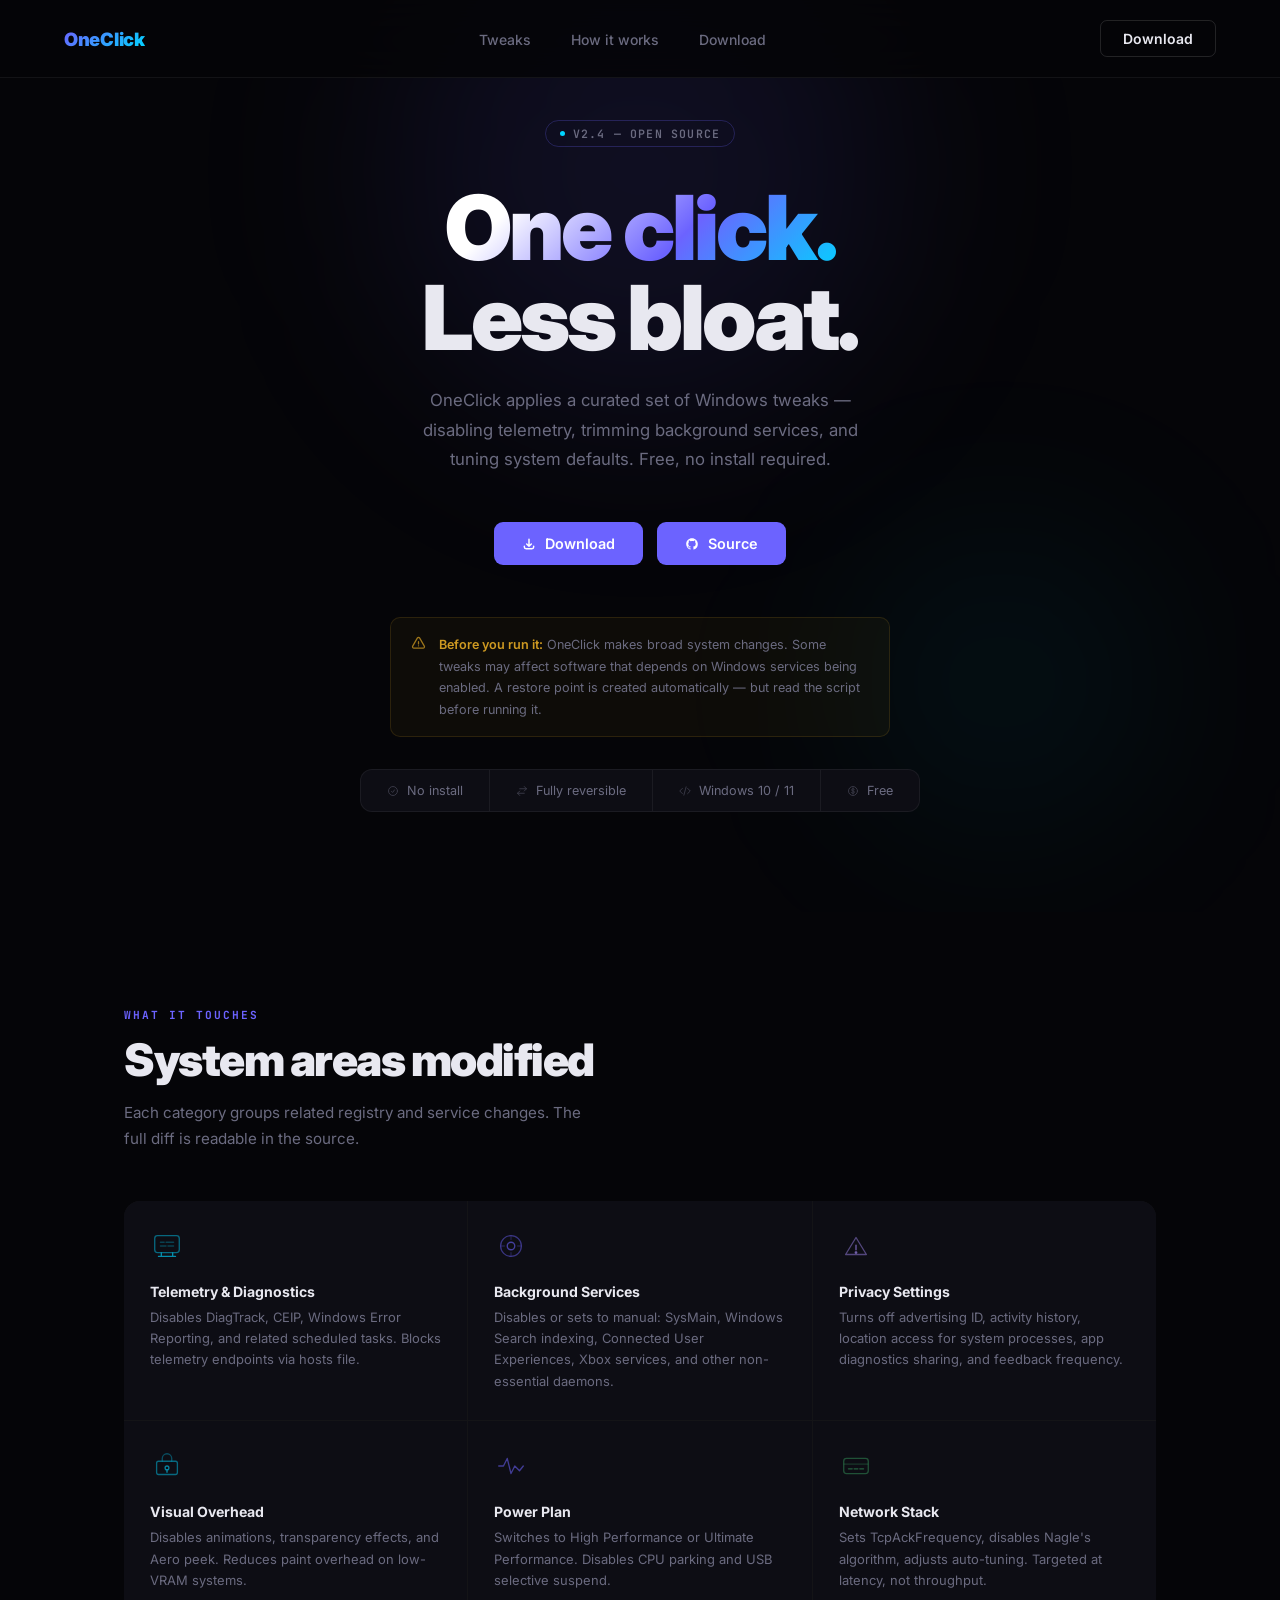
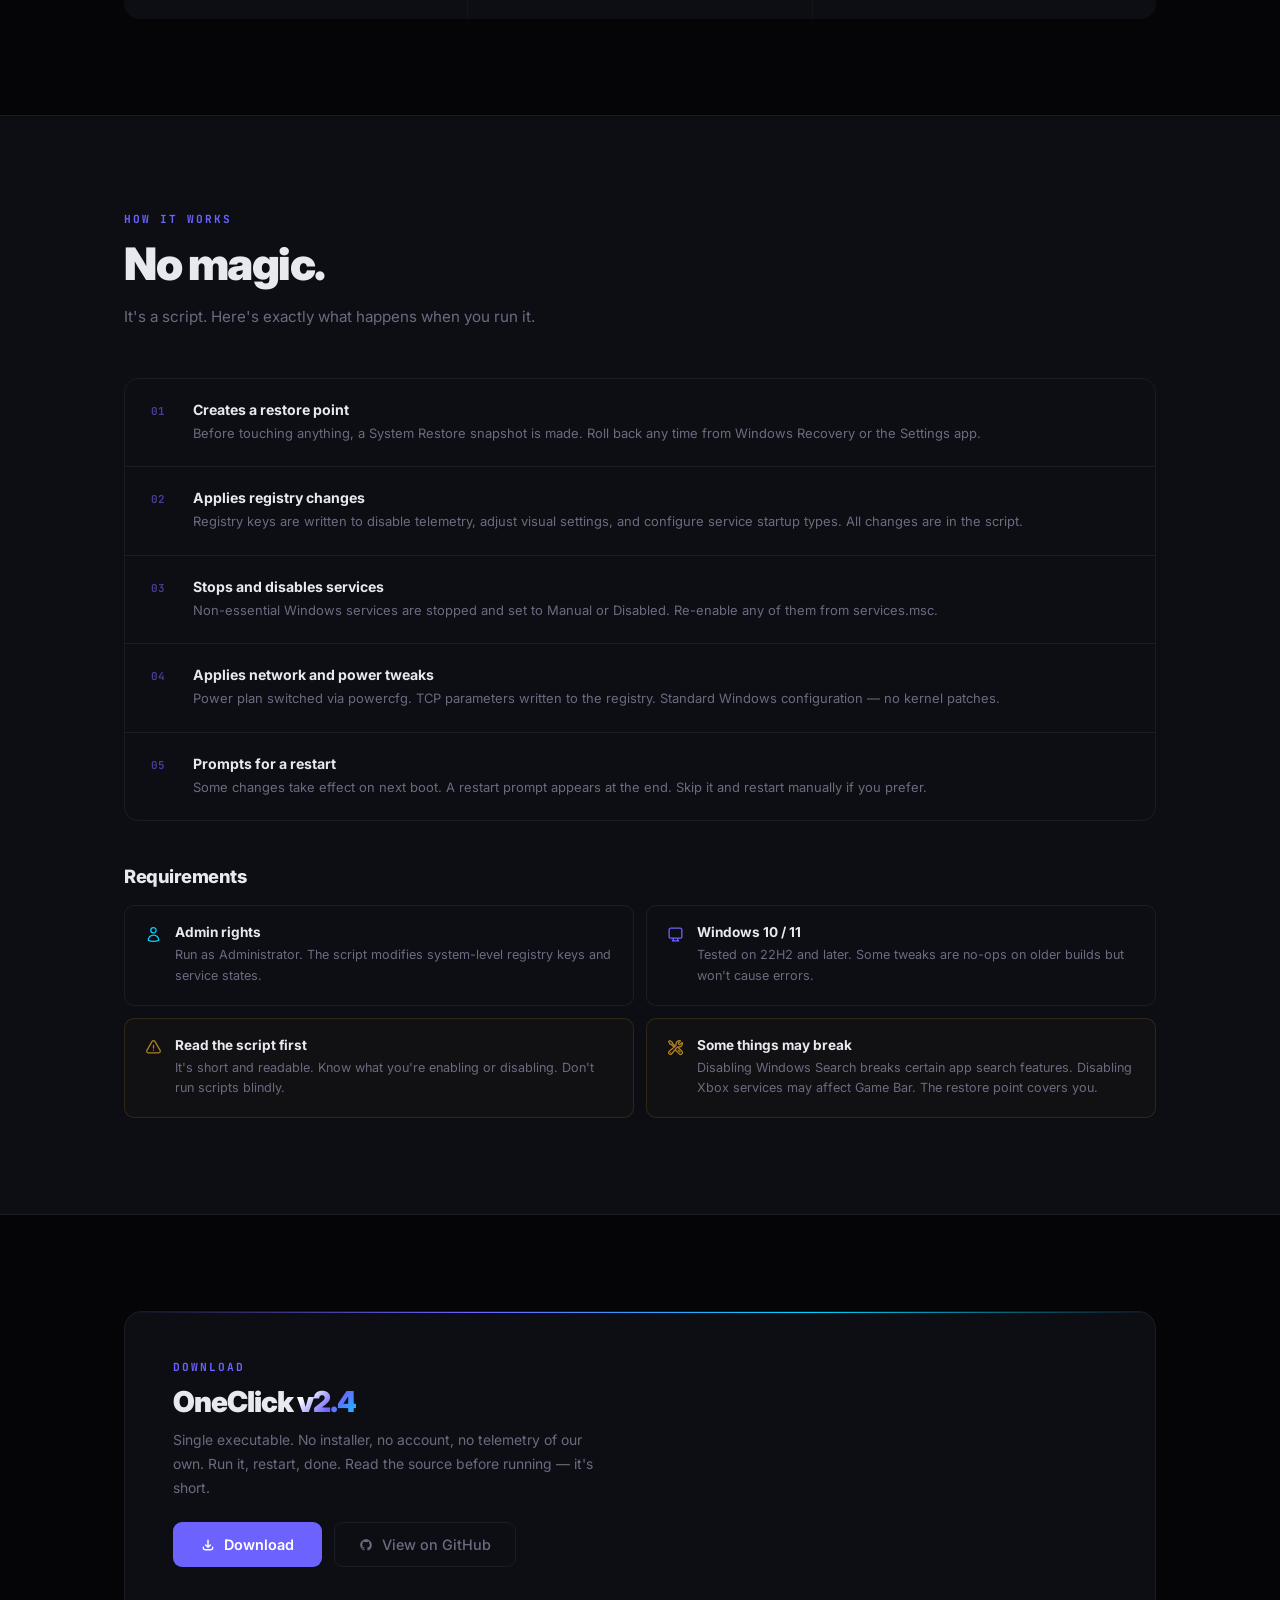
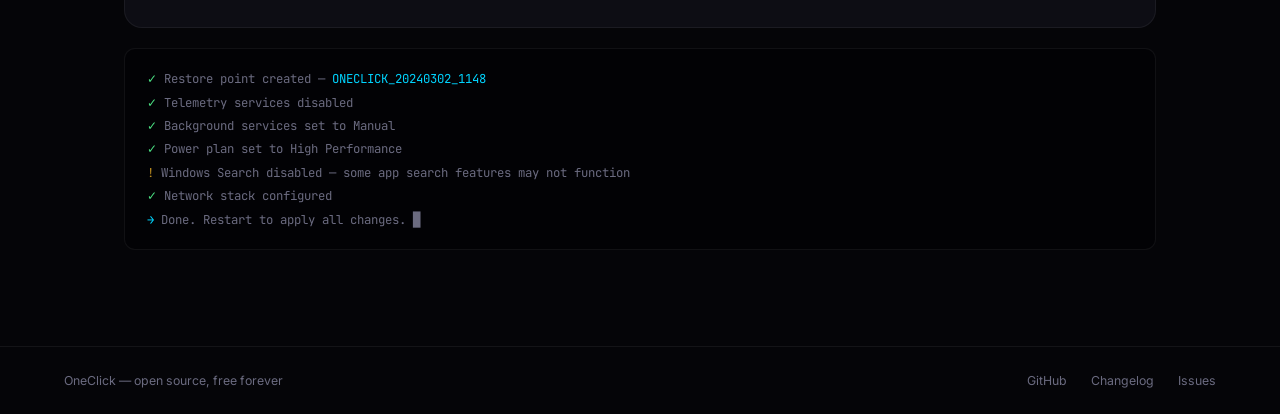
==== index.html @ 6106dacb "Add files via upload" ====
<!DOCTYPE html>
<html lang="en">
<head>
<meta charset="UTF-8">
<meta name="viewport" content="width=device-width, initial-scale=1.0">
<title>OneClick — PC Optimization</title>
<style>
@import url('https://fonts.googleapis.com/css2?family=Inter:wght@400;500;600;700;900&family=JetBrains+Mono:wght@400;600&display=swap');

:root {
  --bg:#050508;--surface:#0d0d14;--surface2:#13131e;
  --border:rgba(255,255,255,0.06);--accent:#6c63ff;
  --accent2:#00d4ff;--text:#e8e8f0;--muted:#6b6b80;
}
*,*::before,*::after{box-sizing:border-box;margin:0;padding:0}
html{scroll-behavior:smooth}
body{background:var(--bg);color:var(--text);font-family:'Inter',sans-serif;overflow-x:hidden;cursor:none}

#cursor{
  position:fixed;width:18px;height:18px;border-radius:50%;
  pointer-events:none;z-index:9999;
  transform:translate(-50%,-50%) scale(1);
  transition:transform 0.2s cubic-bezier(0.34,1.56,0.64,1), opacity 0.15s;
  mix-blend-mode:screen;
}
canvas#trail{position:fixed;inset:0;pointer-events:none;z-index:9998;}

nav{
  position:fixed;top:0;left:0;right:0;z-index:100;
  display:flex;align-items:center;justify-content:space-between;
  padding:20px 64px;
  background:rgba(5,5,8,0.85);backdrop-filter:blur(24px);
  border-bottom:1px solid var(--border);
}
.logo{font-weight:900;font-size:1.15rem;letter-spacing:-0.3px;background:linear-gradient(135deg,var(--accent),var(--accent2));-webkit-background-clip:text;-webkit-text-fill-color:transparent}
.nav-links{display:flex;gap:40px;list-style:none}
.nav-links a{color:var(--muted);text-decoration:none;font-size:.875rem;font-weight:500;transition:color .2s}
.nav-links a:hover{color:var(--text)}
.nav-cta{
  background:transparent;color:var(--text);border:1px solid rgba(255,255,255,0.12);
  padding:9px 22px;border-radius:7px;font-size:.875rem;font-weight:600;
  cursor:none;font-family:inherit;
  transition:border-color .2s, color .2s, transform .25s cubic-bezier(0.34,1.56,0.64,1);
}
.nav-cta:hover{border-color:var(--accent);color:var(--accent);transform:scale(1.05)}

.hero{
  min-height:100vh;display:flex;flex-direction:column;
  align-items:center;justify-content:center;
  text-align:center;padding:120px 24px 100px;
  position:relative;overflow:hidden;
}
.hero-orb{position:absolute;border-radius:50%;filter:blur(100px);pointer-events:none;animation:drift 10s ease-in-out infinite}
.orb-a{width:500px;height:500px;background:rgba(108,99,255,.1);top:-80px;left:50%;transform:translateX(-50%)}
.orb-b{width:300px;height:300px;background:rgba(0,212,255,.06);bottom:80px;right:10%;animation-delay:-s}
@keyframes drift{0%,100%{transform:translateY(0)}50%{transform:translateY(-20px)}}

.version-tag{
  display:inline-flex;align-items:center;gap:8px;
  border:1px solid rgba(108,99,255,.25);border-radius:999px;
  padding:5px 14px;font-size:.72rem;font-weight:600;
  color:var(--muted);letter-spacing:1.2px;text-transform:uppercase;
  margin-bottom:36px;font-family:'JetBrains Mono',monospace;
  animation:up .5s ease both;
}
.version-dot{width:5px;height:5px;border-radius:50%;background:var(--accent2);animation:pulse 2s infinite}
@keyframes pulse{0%,100%{opacity:1}50%{opacity:.3}}

.hero h1{font-size:clamp(2.8rem,7vw,6.5rem);font-weight:900;letter-spacing:-3px;line-height:1;margin-bottom:24px;animation:up .5s .08s ease both}
.g{background:linear-gradient(135deg,#fff 20%,var(--accent) 60%,var(--accent2));-webkit-background-clip:text;-webkit-text-fill-color:transparent}
.hero-sub{font-size:1.05rem;color:var(--muted);max-width:460px;line-height:1.75;margin-bottom:48px;animation:up .5s .15s ease both}
.hero-actions{display:flex;gap:14px;flex-wrap:wrap;justify-content:center;animation:up .5s .22s ease both}

.btn-primary{
  display:inline-flex;align-items:center;gap:9px;
  background:var(--accent);color:white;border:none;
  padding:13px 28px;border-radius:9px;font-size:.9rem;font-weight:600;cursor:none;
  transition:background .2s, transform .25s cubic-bezier(0.34,1.56,0.64,1), box-shadow .25s;
  font-family:inherit;text-decoration:none;
}
.btn-primary:hover{background:#7d75ff;transform:scale(1.07);box-shadow:0 8px 32px rgba(108,99,255,.4)}
.btn-primary:active{transform:scale(0.97)}

.btn-secondary{
  display:inline-flex;align-items:center;gap:9px;
  background:transparent;color:var(--muted);border:1px solid var(--border);
  padding:13px 24px;border-radius:9px;font-size:.9rem;font-weight:500;cursor:none;
  transition:color .2s, border-color .2s, background .2s, transform .25s cubic-bezier(0.34,1.56,0.64,1);
  font-family:inherit;text-decoration:none;
}
.btn-secondary:hover{color:var(--text);border-color:rgba(255,255,255,.18);background:rgba(255,255,255,.03);transform:scale(1.05)}
.btn-secondary:active{transform:scale(0.97)}

@keyframes up{from{opacity:0;transform:translateY(20px)}to{opacity:1;transform:translateY(0)}}

.disclaimer{
  margin-top:52px;animation:up .5s .3s ease both;
  background:rgba(255,190,40,.04);border:1px solid rgba(255,190,40,.12);
  border-radius:10px;padding:16px 20px;
  display:flex;align-items:flex-start;gap:13px;
  max-width:500px;text-align:left;
}
.disclaimer p{font-size:.79rem;color:var(--muted);line-height:1.7}
.disclaimer strong{color:rgba(255,190,40,.8);font-weight:600}

.meta-bar{
  display:flex;border:1px solid var(--border);border-radius:12px;
  overflow:hidden;margin-top:32px;background:var(--surface);
  animation:up .5s .35s ease both;
}
.meta-item{
  padding:13px 26px;border-right:1px solid var(--border);
  display:flex;align-items:center;gap:8px;font-size:.79rem;color:var(--muted);
}
.meta-item:last-child{border-right:none}

.wrap{max-width:1080px;margin:0 auto;padding:0 24px}
.section{padding:96px 0}
.section-tag{font-size:.7rem;font-weight:700;letter-spacing:2px;text-transform:uppercase;color:var(--accent);margin-bottom:14px;font-family:'JetBrains Mono',monospace}
.section-h{font-size:clamp(1.8rem,3.5vw,2.8rem);font-weight:900;letter-spacing:-1.5px;line-height:1.1;margin-bottom:14px}
.section-sub{color:var(--muted);font-size:.95rem;line-height:1.75;max-width:480px;margin-bottom:48px}

.tweaks-grid{display:grid;grid-template-columns:repeat(3,1fr);gap:1px;background:var(--border);border-radius:16px;overflow:hidden}
.tweak-card{background:var(--surface);padding:28px 26px;transition:background .2s;position:relative;overflow:hidden}
.tweak-card::after{content:'';position:absolute;top:0;left:0;right:0;height:1px;background:linear-gradient(90deg,transparent,var(--accent),transparent);opacity:0;transition:opacity .25s}
.tweak-card:hover{background:var(--surface2)}
.tweak-card:hover::after{opacity:1}
.tc-icon{width:34px;height:34px;margin-bottom:16px;opacity:.65}
.tweak-card h3{font-size:.88rem;font-weight:700;margin-bottom:7px}
.tweak-card p{color:var(--muted);font-size:.81rem;line-height:1.65}

.steps{display:flex;flex-direction:column;border:1px solid var(--border);border-radius:14px;overflow:hidden}
.step{display:flex;align-items:flex-start;gap:22px;padding:22px 26px;border-bottom:1px solid var(--border);transition:background .2s}
.step:last-child{border-bottom:none}
.step:hover{background:var(--surface2)}
.step-num{font-family:'JetBrains Mono',monospace;font-size:.68rem;font-weight:600;color:var(--accent);opacity:.6;min-width:20px;margin-top:3px}
.step h4{font-size:.88rem;font-weight:700;margin-bottom:5px}
.step p{color:var(--muted);font-size:.81rem;line-height:1.65}

.req-grid{display:grid;grid-template-columns:1fr 1fr;gap:12px}
.req-card{background:var(--surface);border:1px solid var(--border);border-radius:10px;padding:18px 20px;display:flex;gap:13px;align-items:flex-start}
.req-card.warn{border-color:rgba(255,190,40,.12);background:rgba(255,190,40,.02)}
.req-card h4{font-size:.85rem;font-weight:700;margin-bottom:5px}
.req-card p{color:var(--muted);font-size:.79rem;line-height:1.65}

.dl-section{padding:96px 0}
.dl-card{
  background:var(--surface);border:1px solid var(--border);
  border-radius:18px;padding:48px;position:relative;overflow:hidden;
  display:grid;grid-template-columns:1fr auto;gap:48px;align-items:center;
}
.dl-card::before{content:'';position:absolute;top:0;left:0;right:0;height:1px;background:linear-gradient(90deg,transparent,var(--accent),var(--accent2),transparent)}
.dl-card h2{font-size:1.8rem;font-weight:900;letter-spacing:-1px;margin-bottom:10px}
.dl-card>div>p{color:var(--muted);font-size:.87rem;line-height:1.7;margin-bottom:22px;max-width:440px}
.dl-meta{display:flex;gap:14px;margin-top:12px;flex-wrap:wrap}
.dl-meta span{font-size:.73rem;color:var(--muted);font-family:'JetBrains Mono',monospace}
.dl-right{display:flex;flex-direction:column;align-items:center;gap:10px}
.dl-size{font-size:.73rem;color:var(--muted);font-family:'JetBrains Mono',monospace}

.term{background:#020205;border:1px solid var(--border);border-radius:11px;padding:18px 22px;font-family:'JetBrains Mono',monospace;font-size:.77rem;line-height:1.9;color:var(--muted);margin-top:20px}
.t-ok{color:#4ade80}.t-warn{color:rgba(255,190,40,.75)}.t-info{color:var(--accent2)}
.t-blink{animation:blink 1s step-end infinite}
@keyframes blink{50%{opacity:0}}

footer{border-top:1px solid var(--border);padding:26px 64px;display:flex;justify-content:space-between;align-items:center;color:var(--muted);font-size:.77rem}
footer a{color:var(--muted);text-decoration:none;transition:color .2s}
footer a:hover{color:var(--text)}

::-webkit-scrollbar{width:4px}::-webkit-scrollbar-track{background:var(--bg)}::-webkit-scrollbar-thumb{background:var(--surface2);border-radius:2px}

@media(max-width:768px){
  nav{padding:16px 20px}.nav-links{display:none}
  .tweaks-grid{grid-template-columns:1fr}.req-grid{grid-template-columns:1fr}
  .dl-card{grid-template-columns:1fr}.meta-bar{flex-direction:column}
  .meta-item{border-right:none;border-bottom:1px solid var(--border)}
  footer{flex-direction:column;gap:12px;text-align:center;padding:20px}
}
</style>
</head>
<body>
<canvas id="trail"></canvas>
<div id="cursor"></div>

<nav>
  <div class="logo">OneClick</div>
  <ul class="nav-links">
    <li><a href="#tweaks">Tweaks</a></li>
    <li><a href="#how">How it works</a></li>
    <li><a href="#download">Download</a></li>
  </ul>
  <button class="nav-cta" onclick="document.getElementById('download').scrollIntoView({behavior:'smooth'})">Download</button>
</nav>

<div class="hero">
  <div class="hero-orb orb-a"></div>
  <div class="hero-orb orb-b"></div>
  <div style="position:relative;z-index:1;display:flex;flex-direction:column;align-items:center">
    <div class="version-tag"><span class="version-dot"></span>v2.4 — open source</div>
    <h1><span class="g">One click.</span><br>Less bloat.</h1>
    <p class="hero-sub">OneClick applies a curated set of Windows tweaks — disabling telemetry, trimming background services, and tuning system defaults. Free, no install required.</p>
    <div class="hero-actions">
      <a href="#download" class="btn-primary">
        <svg width="14" height="14" fill="none" viewBox="0 0 24 24" stroke="currentColor" stroke-width="2.5"><path stroke-linecap="round" stroke-linejoin="round" d="M4 16v1a3 3 0 003 3h10a3 3 0 003-3v-1m-4-4l-4 4m0 0l-4-4m4 4V4"/></svg>
        Download
      </a>
      <a href="https://github.com/QuakedK/Oneclick/releases/tag/DebloatTool" class="btn-primary" target="_blank">
        <svg width="14" height="14" viewBox="0 0 24 24" fill="currentColor"><path d="M12 2C6.477 2 2 6.484 2 12.017c0 4.425 2.865 8.18 6.839 9.504.5.092.682-.217.682-.483 0-.237-.008-.868-.013-1.703-2.782.605-3.369-1.343-3.369-1.343-.454-1.158-1.11-1.466-1.11-1.466-.908-.62.069-.608.069-.608 1.003.07 1.531 1.032 1.531 1.032.892 1.53 2.341 1.088 2.91.832.092-.647.35-1.088.636-1.338-2.22-.253-4.555-1.113-4.555-4.951 0-1.093.39-1.988 1.029-2.688-.103-.253-.446-1.272.098-2.65 0 0 .84-.27 2.75 1.026A9.564 9.564 0 0112 6.844c.85.004 1.705.115 2.504.337 1.909-1.296 2.747-1.027 2.747-1.027.546 1.379.202 2.398.1 2.651.64.7 1.028 1.595 1.028 2.688 0 3.848-2.339 4.695-4.566 4.943.359.309.678.92.678 1.855 0 1.338-.012 2.419-.012 2.747 0 .268.18.58.688.482A10.019 10.019 0 0022 12.017C22 6.484 17.522 2 12 2z"/></svg>
        Source
      </a>
    </div>
    <div class="disclaimer">
      <svg width="15" height="15" fill="none" viewBox="0 0 24 24" stroke="rgba(255,190,40,0.6)" stroke-width="2" style="flex-shrink:0;margin-top:2px"><path stroke-linecap="round" stroke-linejoin="round" d="M12 9v3.75m-9.303 3.376c-.866 1.5.217 3.374 1.948 3.374h14.71c1.73 0 2.813-1.874 1.948-3.374L13.949 3.378c-.866-1.5-3.032-1.5-3.898 0L2.697 16.126zM12 15.75h.007v.008H12v-.008z"/></svg>
      <p><strong>Before you run it:</strong> OneClick makes broad system changes. Some tweaks may affect software that depends on Windows services being enabled. A restore point is created automatically — but read the script before running it.</p>
    </div>
    <div class="meta-bar">
      <div class="meta-item">
        <svg width="12" height="12" fill="none" viewBox="0 0 24 24" stroke="currentColor" stroke-width="2" opacity=".45"><path stroke-linecap="round" stroke-linejoin="round" d="M9 12.75L11.25 15 15 9.75M21 12a9 9 0 11-18 0 9 9 0 0118 0z"/></svg>
        No install
      </div>
      <div class="meta-item">
        <svg width="12" height="12" fill="none" viewBox="0 0 24 24" stroke="currentColor" stroke-width="2" opacity=".45"><path stroke-linecap="round" stroke-linejoin="round" d="M7.5 21L3 16.5m0 0L7.5 12M3 16.5h13.5m0-13.5L21 7.5m0 0L16.5 12M21 7.5H7.5"/></svg>
        Fully reversible
      </div>
      <div class="meta-item">
        <svg width="12" height="12" fill="none" viewBox="0 0 24 24" stroke="currentColor" stroke-width="2" opacity=".45"><path stroke-linecap="round" stroke-linejoin="round" d="M17.25 6.75L22.5 12l-5.25 5.25m-10.5 0L1.5 12l5.25-5.25m7.5-3l-4.5 16.5"/></svg>
        Windows 10 / 11
      </div>
      <div class="meta-item">
        <svg width="12" height="12" fill="none" viewBox="0 0 24 24" stroke="currentColor" stroke-width="2" opacity=".45"><path stroke-linecap="round" stroke-linejoin="round" d="M12 6v12m-3-2.818l.879.659c1.171.879 3.07.879 4.242 0 1.172-.879 1.172-2.303 0-3.182C13.536 12.219 12.768 12 12 12c-.725 0-1.45-.22-2.003-.659-1.106-.879-1.106-2.303 0-3.182s2.9-.879 4.006 0l.415.33M21 12a9 9 0 11-18 0 9 9 0 0118 0z"/></svg>
        Free
      </div>
    </div>
  </div>
</div>

<div class="section" id="tweaks">
  <div class="wrap">
    <div class="section-tag">What it touches</div>
    <h2 class="section-h">System areas modified</h2>
    <p class="section-sub">Each category groups related registry and service changes. The full diff is readable in the source.</p>
    <div class="tweaks-grid">
      <div class="tweak-card">
        <svg class="tc-icon" fill="none" viewBox="0 0 36 36" stroke="var(--accent2)" stroke-width="1.4"><rect x="5" y="7" width="26" height="18" rx="3" stroke-opacity=".7"/><path d="M12 25v4M24 25v4M9 29h18" stroke-linecap="round"/><path d="M11 14h4M17 14h8M11 18h6M19 18h6" stroke-linecap="round" stroke-opacity=".4"/></svg>
        <h3>Telemetry & Diagnostics</h3>
        <p>Disables DiagTrack, CEIP, Windows Error Reporting, and related scheduled tasks. Blocks telemetry endpoints via hosts file.</p>
      </div>
      <div class="tweak-card">
        <svg class="tc-icon" fill="none" viewBox="0 0 36 36" stroke="var(--accent)" stroke-width="1.4"><circle cx="18" cy="18" r="11" stroke-opacity=".7"/><path d="M18 7v4M18 25v4M7 18h4M25 18h4" stroke-linecap="round" stroke-opacity=".35"/><circle cx="18" cy="18" r="4" stroke-opacity=".9"/></svg>
        <h3>Background Services</h3>
        <p>Disables or sets to manual: SysMain, Windows Search indexing, Connected User Experiences, Xbox services, and other non-essential daemons.</p>
      </div>
      <div class="tweak-card">
        <svg class="tc-icon" fill="none" viewBox="0 0 36 36" stroke="#a78bfa" stroke-width="1.4"><path d="M7 27L18 9l11 18H7z" stroke-opacity=".7" stroke-linejoin="round"/><path d="M18 17v5" stroke-linecap="round"/><circle cx="18" cy="25" r=".8" fill="#a78bfa"/></svg>
        <h3>Privacy Settings</h3>
        <p>Turns off advertising ID, activity history, location access for system processes, app diagnostics sharing, and feedback frequency.</p>
      </div>
      <div class="tweak-card">
        <svg class="tc-icon" fill="none" viewBox="0 0 36 36" stroke="var(--accent2)" stroke-width="1.4"><rect x="7" y="13" width="22" height="14" rx="2" stroke-opacity=".7"/><path d="M13 13V10a5 5 0 0110 0v3" stroke-linecap="round" stroke-opacity=".5"/><circle cx="18" cy="20" r="2" stroke-opacity=".9"/><path d="M18 22v2.5" stroke-linecap="round"/></svg>
        <h3>Visual Overhead</h3>
        <p>Disables animations, transparency effects, and Aero peek. Reduces paint overhead on low-VRAM systems.</p>
      </div>
      <div class="tweak-card">
        <svg class="tc-icon" fill="none" viewBox="0 0 36 36" stroke="var(--accent)" stroke-width="1.4"><path d="M5 18h5l4-8 4 16 4-8 5 5 4-5" stroke-linecap="round" stroke-linejoin="round" stroke-opacity=".85"/></svg>
        <h3>Power Plan</h3>
        <p>Switches to High Performance or Ultimate Performance. Disables CPU parking and USB selective suspend.</p>
      </div>
      <div class="tweak-card">
        <svg class="tc-icon" fill="none" viewBox="0 0 36 36" stroke="#4ade80" stroke-width="1.4"><rect x="5" y="10" width="26" height="16" rx="3" stroke-opacity=".5"/><path d="M5 16h26" stroke-opacity=".3"/><path d="M10 21h4M16 21h4M22 21h4" stroke-linecap="round" stroke-opacity=".6"/></svg>
        <h3>Network Stack</h3>
        <p>Sets TcpAckFrequency, disables Nagle's algorithm, adjusts auto-tuning. Targeted at latency, not throughput.</p>
      </div>
    </div>
  </div>
</div>

<div class="section" id="how" style="background:var(--surface);border-top:1px solid var(--border);border-bottom:1px solid var(--border)">
  <div class="wrap">
    <div class="section-tag">How it works</div>
    <h2 class="section-h">No magic.</h2>
    <p class="section-sub">It's a script. Here's exactly what happens when you run it.</p>
    <div class="steps">
      <div class="step"><span class="step-num">01</span><div><h4>Creates a restore point</h4><p>Before touching anything, a System Restore snapshot is made. Roll back any time from Windows Recovery or the Settings app.</p></div></div>
      <div class="step"><span class="step-num">02</span><div><h4>Applies registry changes</h4><p>Registry keys are written to disable telemetry, adjust visual settings, and configure service startup types. All changes are in the script.</p></div></div>
      <div class="step"><span class="step-num">03</span><div><h4>Stops and disables services</h4><p>Non-essential Windows services are stopped and set to Manual or Disabled. Re-enable any of them from services.msc.</p></div></div>
      <div class="step"><span class="step-num">04</span><div><h4>Applies network and power tweaks</h4><p>Power plan switched via powercfg. TCP parameters written to the registry. Standard Windows configuration — no kernel patches.</p></div></div>
      <div class="step"><span class="step-num">05</span><div><h4>Prompts for a restart</h4><p>Some changes take effect on next boot. A restart prompt appears at the end. Skip it and restart manually if you prefer.</p></div></div>
    </div>
    <h3 style="font-size:1.15rem;font-weight:800;letter-spacing:-0.5px;margin:44px 0 18px">Requirements</h3>
    <div class="req-grid">
      <div class="req-card"><svg width="17" height="17" fill="none" viewBox="0 0 24 24" stroke="var(--accent2)" stroke-width="1.8" style="flex-shrink:0;margin-top:2px"><path stroke-linecap="round" stroke-linejoin="round" d="M15.75 6a3.75 3.75 0 11-7.5 0 3.75 3.75 0 017.5 0zM4.501 20.118a7.5 7.5 0 0114.998 0A17.933 17.933 0 0112 21.75c-2.676 0-5.216-.584-7.499-1.632z"/></svg><div><h4>Admin rights</h4><p>Run as Administrator. The script modifies system-level registry keys and service states.</p></div></div>
      <div class="req-card"><svg width="17" height="17" fill="none" viewBox="0 0 24 24" stroke="var(--accent)" stroke-width="1.8" style="flex-shrink:0;margin-top:2px"><path stroke-linecap="round" stroke-linejoin="round" d="M9 17.25v1.007a3 3 0 01-.879 2.122L7.5 21h9l-.621-.621A3 3 0 0115 18.257V17.25m6-12V15a2.25 2.25 0 01-2.25 2.25H5.25A2.25 2.25 0 013 15V5.25A2.25 2.25 0 015.25 3h13.5A2.25 2.25 0 0121 5.25z"/></svg><div><h4>Windows 10 / 11</h4><p>Tested on 22H2 and later. Some tweaks are no-ops on older builds but won't cause errors.</p></div></div>
      <div class="req-card warn"><svg width="17" height="17" fill="none" viewBox="0 0 24 24" stroke="rgba(255,190,40,.65)" stroke-width="1.8" style="flex-shrink:0;margin-top:2px"><path stroke-linecap="round" stroke-linejoin="round" d="M12 9v3.75m-9.303 3.376c-.866 1.5.217 3.374 1.948 3.374h14.71c1.73 0 2.813-1.874 1.948-3.374L13.949 3.378c-.866-1.5-3.032-1.5-3.898 0L2.697 16.126zM12 15.75h.007v.008H12v-.008z"/></svg><div><h4>Read the script first</h4><p>It's short and readable. Know what you're enabling or disabling. Don't run scripts blindly.</p></div></div>
      <div class="req-card warn"><svg width="17" height="17" fill="none" viewBox="0 0 24 24" stroke="rgba(255,190,40,.65)" stroke-width="1.8" style="flex-shrink:0;margin-top:2px"><path stroke-linecap="round" stroke-linejoin="round" d="M11.42 15.17L17.25 21A2.652 2.652 0 0021 17.25l-5.877-5.877M11.42 15.17l2.496-3.03c.317-.384.74-.626 1.208-.766M11.42 15.17l-4.655 5.653a2.548 2.548 0 11-3.586-3.586l6.837-5.63m5.108-.233c.55-.164 1.163-.188 1.743-.14a4.5 4.5 0 004.486-6.336l-3.276 3.277a3.004 3.004 0 01-2.25-2.25l3.276-3.276a4.5 4.5 0 00-6.336 4.486c.091 1.076-.071 2.264-.904 2.95l-.102.085m-1.745 1.437L5.909 7.5H4.5L2.25 3.75l1.5-1.5L7.5 4.5v1.409l4.26 4.26m-1.745 1.437l1.745-1.437m6.615 8.206L15.75 15.75M4.867 19.125h.008v.008h-.008v-.008z"/></svg><div><h4>Some things may break</h4><p>Disabling Windows Search breaks certain app search features. Disabling Xbox services may affect Game Bar. The restore point covers you.</p></div></div>
    </div>
  </div>
</div>

<div class="dl-section" id="download">
  <div class="wrap">
    <div class="dl-card">
      <div>
        <div class="section-tag" style="margin-bottom:10px">Download</div>
        <h2>OneClick <span class="g">v2.4</span></h2>
        <p>Single executable. No installer, no account, no telemetry of our own. Run it, restart, done. Read the source before running — it's short.</p>
        <div style="display:flex;gap:12px;flex-wrap:wrap">
          <a href="https://github.com/QuakedK/Oneclick/releases/download/DebloatTool/Oneclick-V8.3.bat" class="btn-primary" target="_blank">
            <svg width="14" height="14" fill="none" viewBox="0 0 24 24" stroke="currentColor" stroke-width="2.5"><path stroke-linecap="round" stroke-linejoin="round" d="M4 16v1a3 3 0 003 3h10a3 3 0 003-3v-1m-4-4l-4 4m0 0l-4-4m4 4V4"/></svg>
            <span id="dlText">Download</span>
          </button>
          <a href="https://github.com/QuakedK/Oneclick/releases/tag/DebloatTool" class="btn-secondary" target="_blank">
            <svg width="14" height="14" viewBox="0 0 24 24" fill="currentColor"><path d="M12 2C6.477 2 2 6.484 2 12.017c0 4.425 2.865 8.18 6.839 9.504.5.092.682-.217.682-.483 0-.237-.008-.868-.013-1.703-2.782.605-3.369-1.343-3.369-1.343-.454-1.158-1.11-1.466-1.11-1.466-.908-.62.069-.608.069-.608 1.003.07 1.531 1.032 1.531 1.032.892 1.53 2.341 1.088 2.91.832.092-.647.35-1.088.636-1.338-2.22-.253-4.555-1.113-4.555-4.951 0-1.093.39-1.988 1.029-2.688-.103-.253-.446-1.272.098-2.65 0 0 .84-.27 2.75 1.026A9.564 9.564 0 0112 6.844c.85.004 1.705.115 2.504.337 1.909-1.296 2.747-1.027 2.747-1.027.546 1.379.202 2.398.1 2.651.64.7 1.028 1.595 1.028 2.688 0 3.848-2.339 4.695-4.566 4.943.359.309.678.92.678 1.855 0 1.338-.012 2.419-.012 2.747 0 .268.18.58.688.482A10.019 10.019 0 0022 12.017C22 6.484 17.522 2 12 2z"/></svg>
            View on GitHub
          </a>
        </div>
        <div class="dl-meta">
        </div>
      </div>
      <div class="dl-right">
      </div>
    </div>
    <div class="term">
      <div><span class="t-ok">✓</span> Restore point created — <span class="t-info">ONECLICK_20240302_1148</span></div>
      <div><span class="t-ok">✓</span> Telemetry services disabled</div>
      <div><span class="t-ok">✓</span> Background services set to Manual</div>
      <div><span class="t-ok">✓</span> Power plan set to High Performance</div>
      <div><span class="t-warn">!</span> Windows Search disabled — some app search features may not function</div>
      <div><span class="t-ok">✓</span> Network stack configured</div>
      <div><span class="t-info">→</span> Done. Restart to apply all changes. <span class="t-blink">█</span></div>
    </div>
  </div>
</div>

<footer>
  <div>OneClick — open source, free forever</div>
  <div style="display:flex;gap:24px"><a href="#">GitHub</a><a href="#">Changelog</a><a href="#">Issues</a></div>
</footer>

<script>
// ── Cursor + Trail ──
const canvas = document.getElementById('trail');
const ctx = canvas.getContext('2d');
const cursorEl = document.getElementById('cursor');
let W, H;
function resize() { W = canvas.width = window.innerWidth; H = canvas.height = window.innerHeight; }
resize();
window.addEventListener('resize', resize);

const trail = [];
const MAX = 42;
let mx = -400, my = -400, cx = -400, cy = -400;
let speed = 0, lastMx = -400, lastMy = -400;
let cursorHue = 260;
let targetHue = 260;

const HUES = [260, 195, 230, 260, 195];
let hueIdx = 0;

document.addEventListener('mousemove', e => {
  mx = e.clientX; my = e.clientY;
  const dx = mx - lastMx, dy = my - lastMy;
  speed = Math.sqrt(dx*dx + dy*dy);
  lastMx = mx; lastMy = my;
  if (speed > 18) {
    hueIdx = (hueIdx + 1) % HUES.length;
    targetHue = HUES[hueIdx];
  }
  trail.push({ x: mx, y: my, life: 1.0, hue: cursorHue, size: Math.min(2.5 + speed * 0.07, 6) });
  if (trail.length > MAX) trail.shift();
});

function lerp(a, b, t) { return a + (b - a) * t; }

function render() {
  ctx.clearRect(0, 0, W, H);
  cursorHue = lerp(cursorHue, targetHue, 0.07);

  // Smooth cursor follow
  cx = lerp(cx, mx, 1.00);
  cy = lerp(cy, my, 1.00);

  // Trail
  for (let i = trail.length - 1; i >= 0; i--) {
    const p = trail[i];
    p.life -= 0.04;
    if (p.life <= 0) { trail.splice(i, 1); continue; }
    const ratio = i / Math.max(trail.length, 1);
    const h = lerp(195, cursorHue, 1 - ratio);
    const alpha = p.life * 0.45 * ratio;
    ctx.beginPath();
    ctx.arc(p.x, p.y, p.size * p.life, 0, Math.PI * 2);
    ctx.fillStyle = `hsla(${h},100%,65%,${alpha})`;
    ctx.fill();
  }

  // Cursor circle
  const moving = speed > 0.5;
  cursorEl.style.left = cx + 'px';
  cursorEl.style.top = cy + 'px';
  cursorEl.style.width = cursorEl.style.height = (moving ? 18 : 14) + 'px';
  cursorEl.style.background = `hsla(${cursorHue},100%,68%,${moving ? 0.85 : 0.4})`;
  cursorEl.style.boxShadow = `0 0 ${6 + speed * 0.25}px hsla(${cursorHue},100%,65%,0.45)`;
  speed *= 1;

  requestAnimationFrame(render);
}
render();

// Scale cursor on hover
document.querySelectorAll('a, button').forEach(el => {
  el.addEventListener('mouseenter', () => cursorEl.style.transform = 'translate(-50%,-50%) scale(1.7)');
  el.addEventListener('mouseleave', () => cursorEl.style.transform = 'translate(-50%,-50%) scale(1)');
});

// Download state
document.getElementById('downloadBtn').addEventListener('click', function() {
  const t = document.getElementById('dlText');
  t.textContent = 'Preparing...';
  setTimeout(() => t.textContent = 'Starting download', 700);
  setTimeout(() => t.textContent = 'Download', 3200);
});
</script>
</body>
</html>
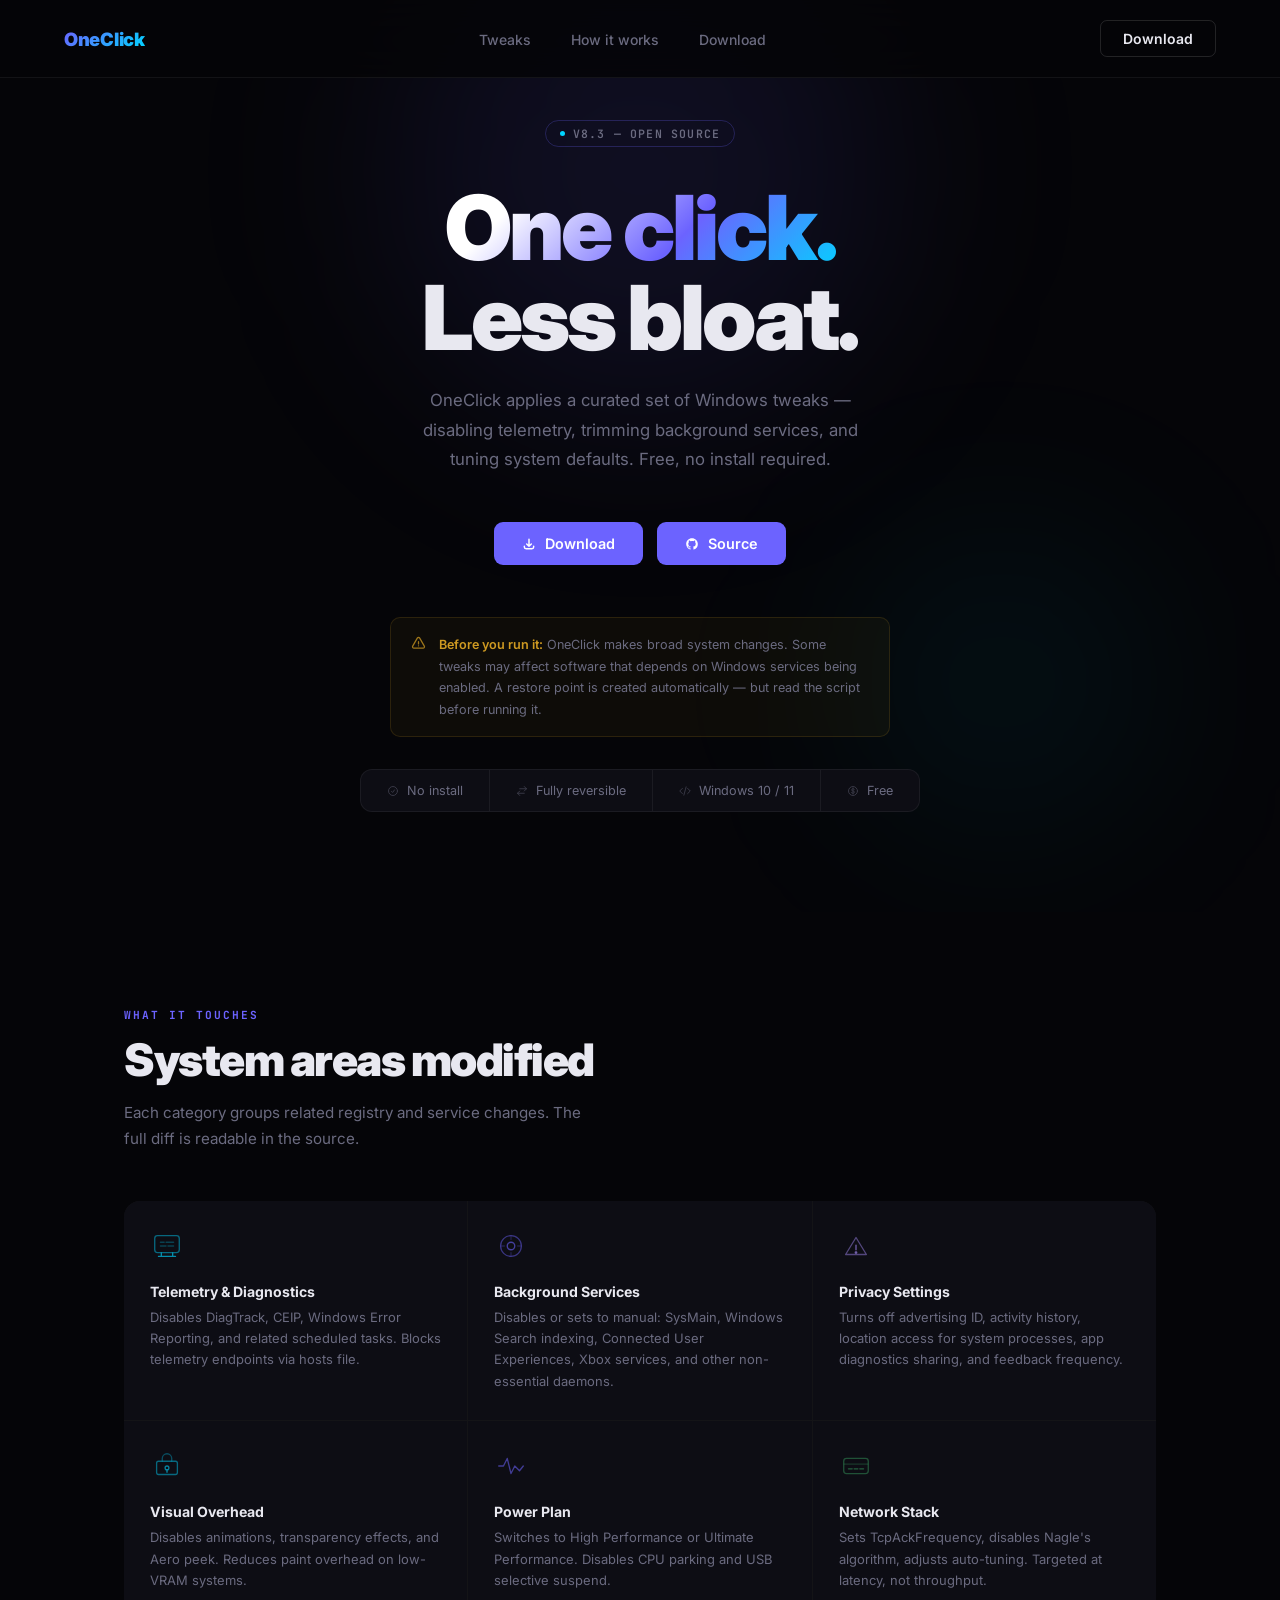
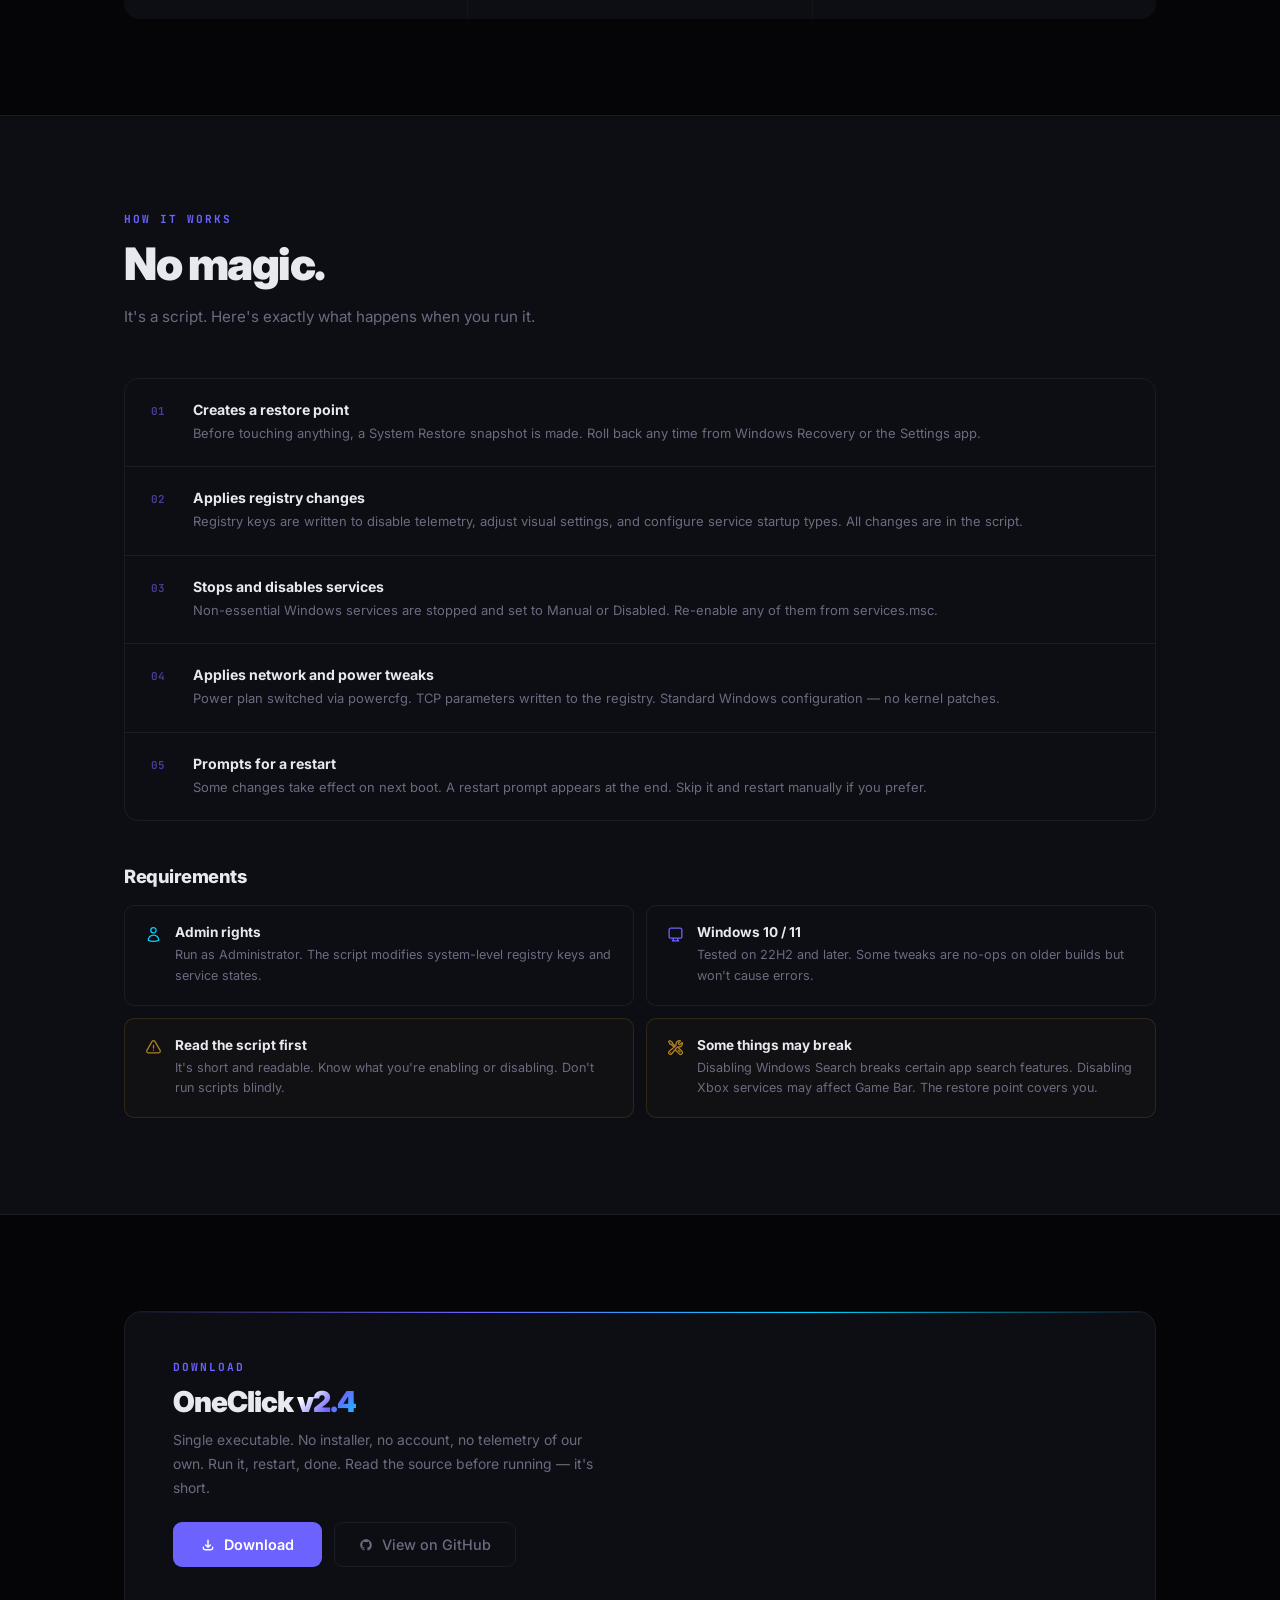
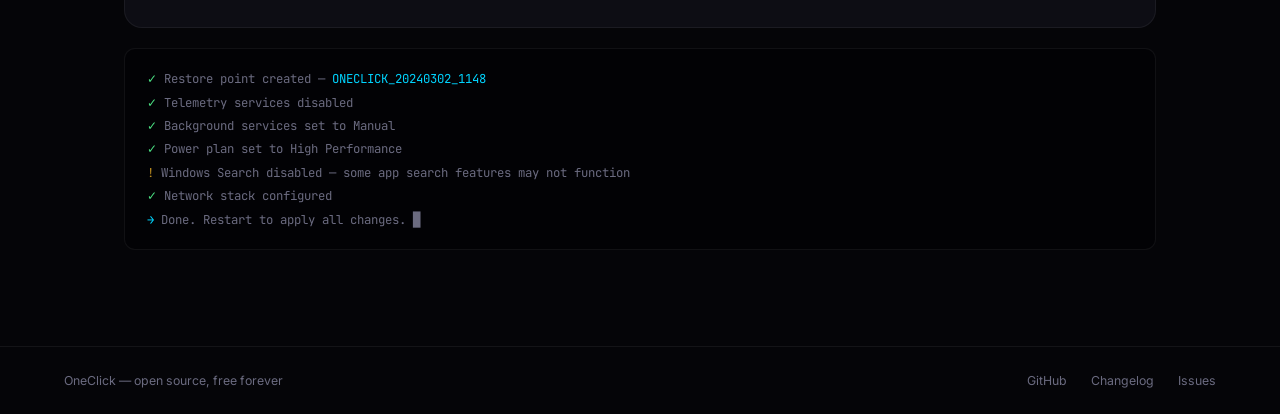
==== commit 3684c7c0: "Update and rename main.html to index.html" ====
--- a/index.html
+++ b/index.html
@@ -195,7 +195,7 @@
   <div class="hero-orb orb-a"></div>
   <div class="hero-orb orb-b"></div>
   <div style="position:relative;z-index:1;display:flex;flex-direction:column;align-items:center">
-    <div class="version-tag"><span class="version-dot"></span>v2.4 — open source</div>
+    <div class="version-tag"><span class="version-dot"></span>v8.3 — open source</div>
     <h1><span class="g">One click.</span><br>Less bloat.</h1>
     <p class="hero-sub">OneClick applies a curated set of Windows tweaks — disabling telemetry, trimming background services, and tuning system defaults. Free, no install required.</p>
     <div class="hero-actions">
@@ -420,4 +420,5 @@
 });
 </script>
 </body>
-</html>+</html>
+
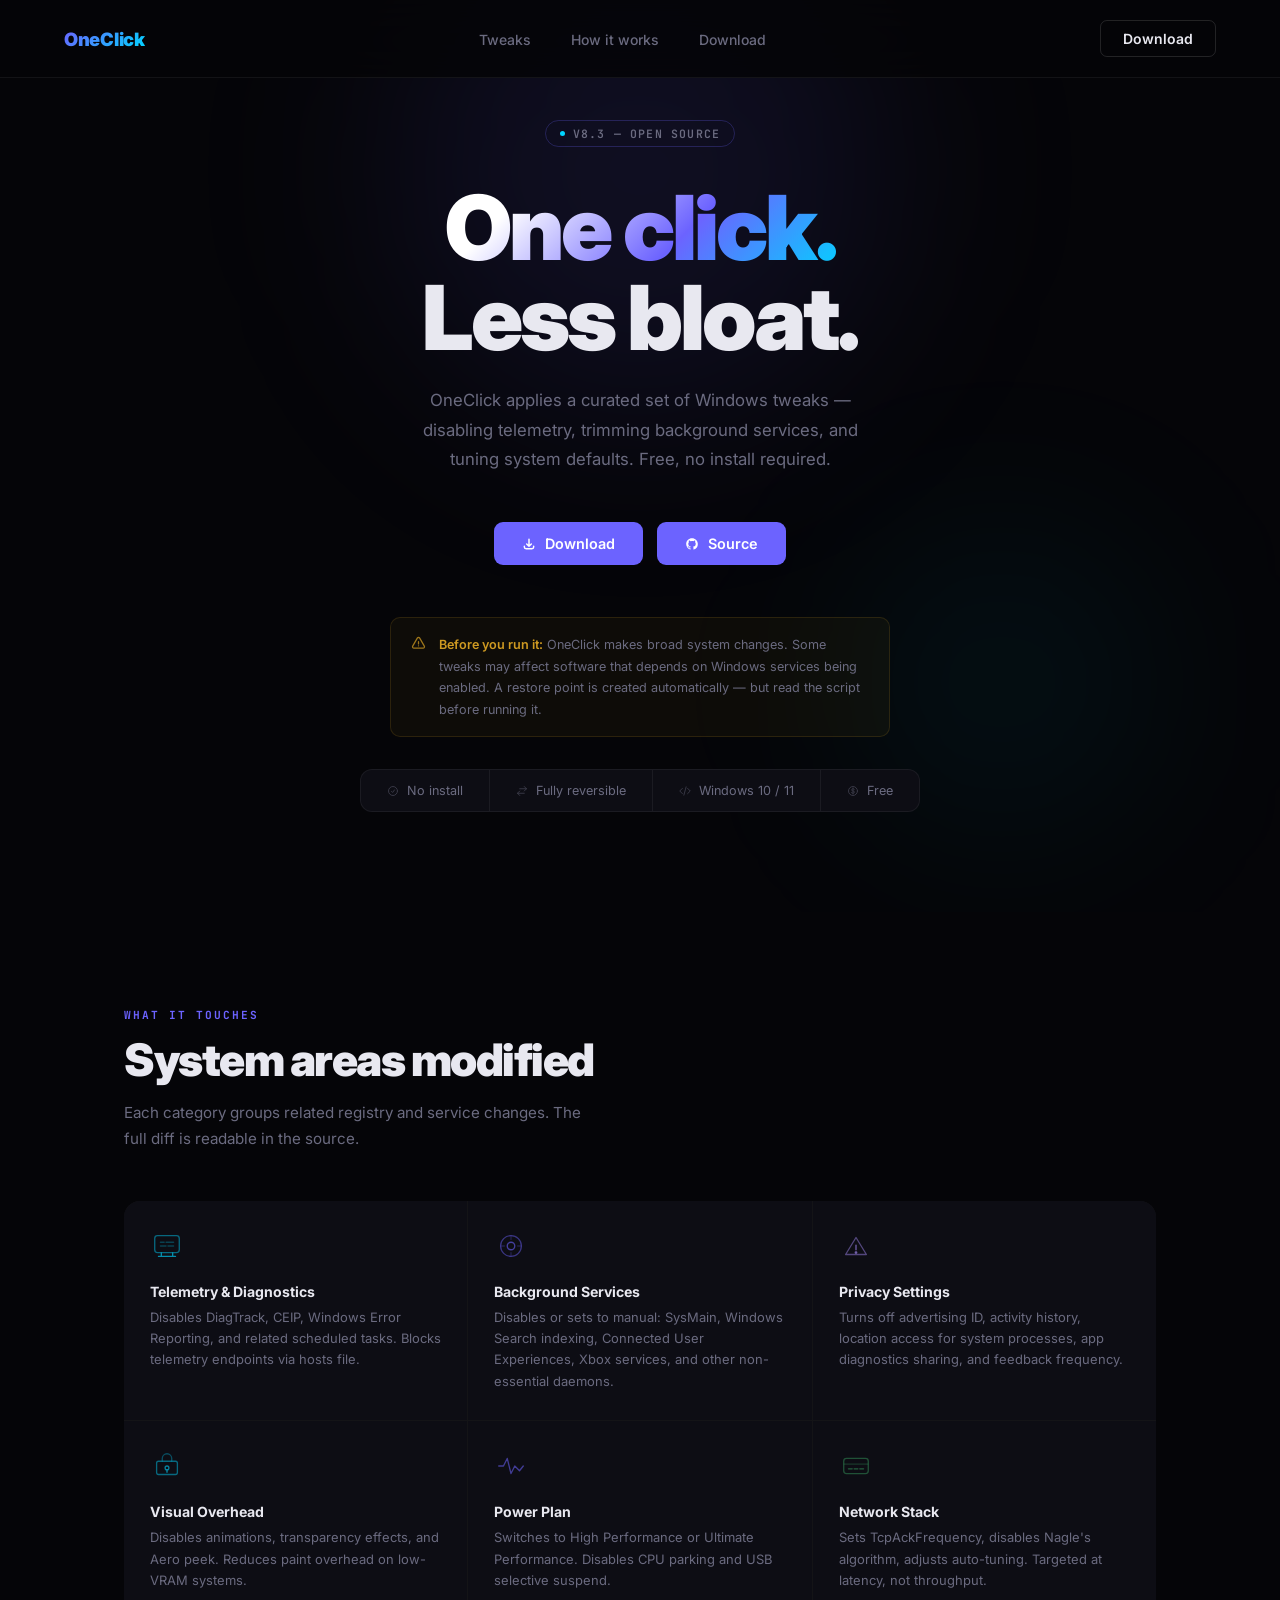
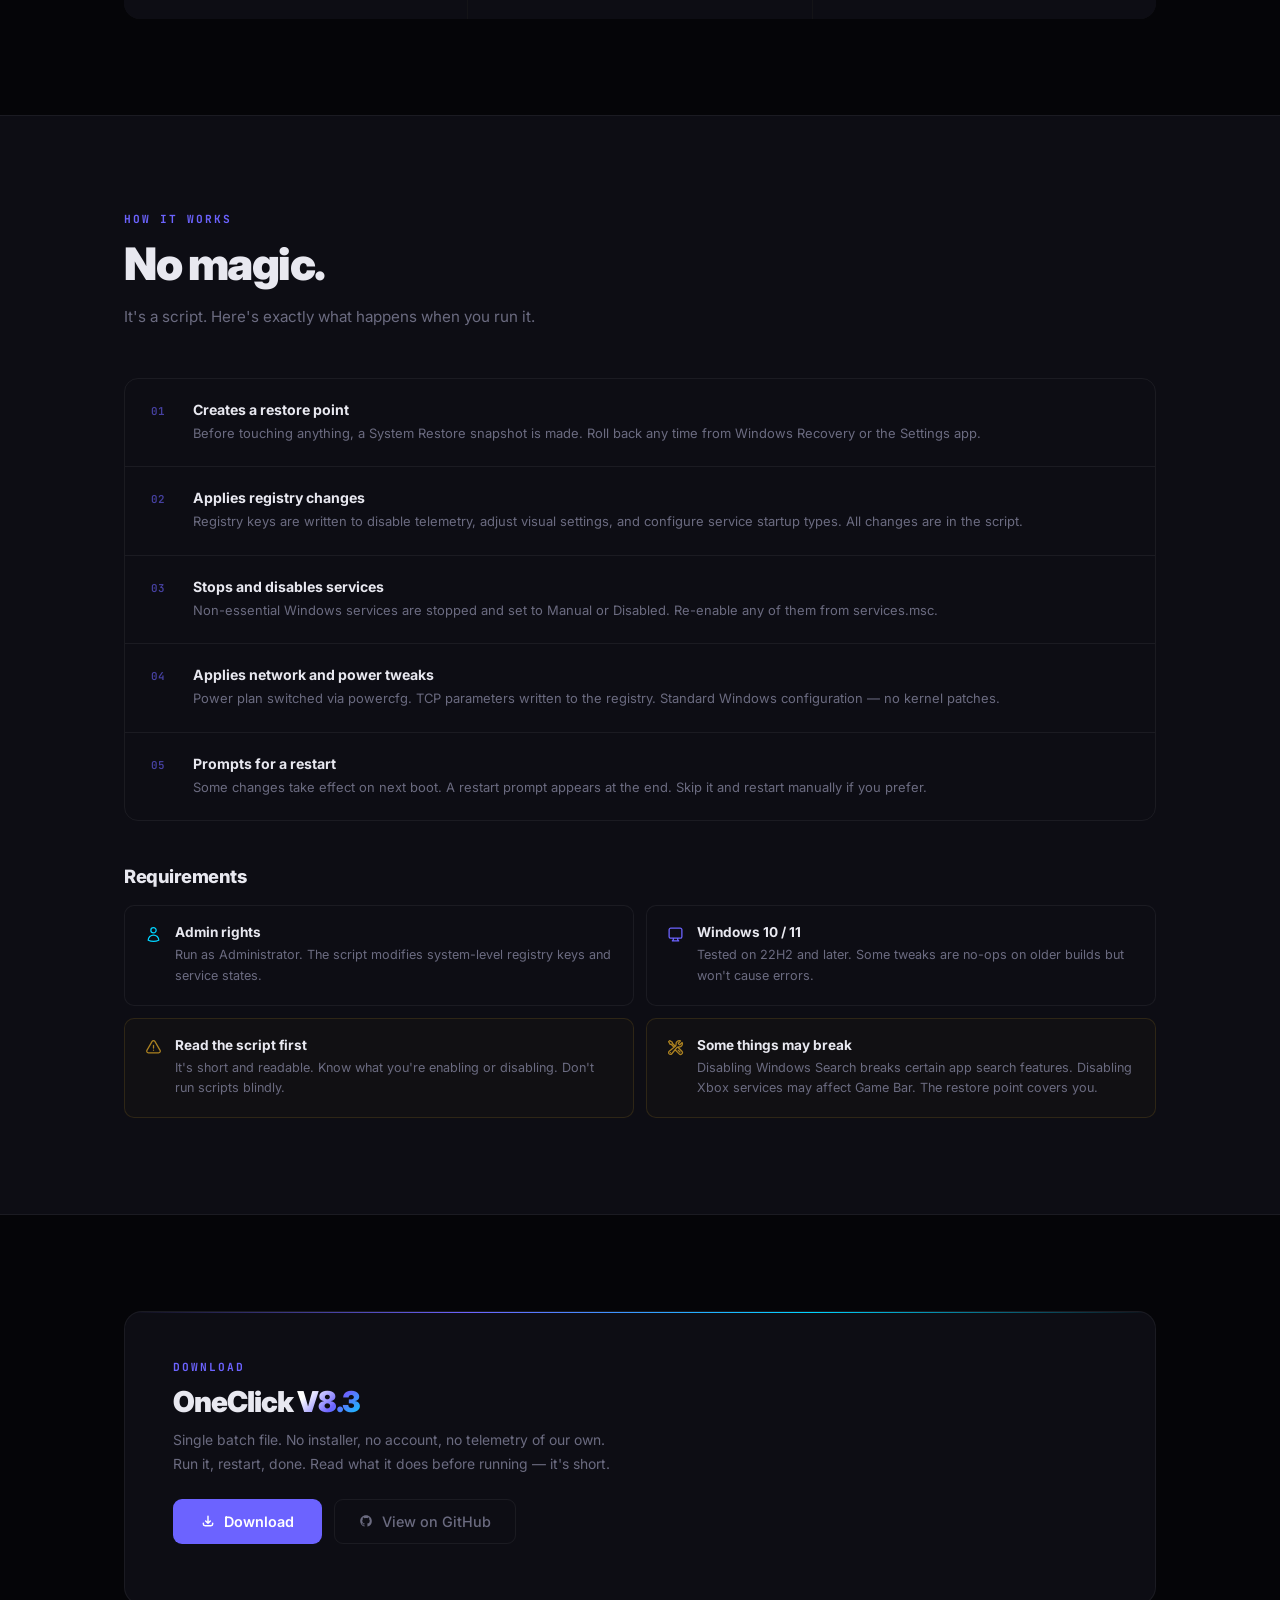
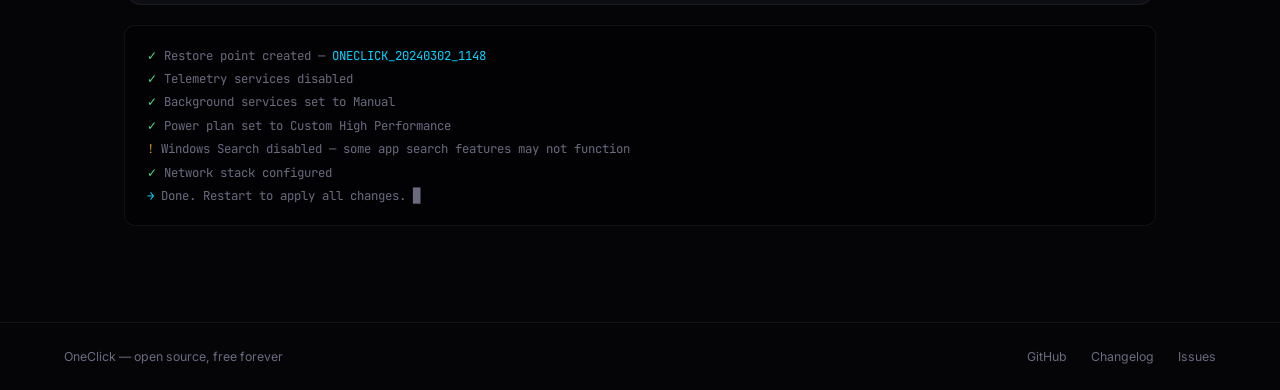
==== commit e9895067: "Update index.html" ====
--- a/index.html
+++ b/index.html
@@ -300,8 +300,8 @@
     <div class="dl-card">
       <div>
         <div class="section-tag" style="margin-bottom:10px">Download</div>
-        <h2>OneClick <span class="g">v2.4</span></h2>
-        <p>Single executable. No installer, no account, no telemetry of our own. Run it, restart, done. Read the source before running — it's short.</p>
+        <h2>OneClick <span class="g">V8.3</span></h2>
+        <p>Single batch file. No installer, no account, no telemetry of our own. Run it, restart, done. Read what it does before running — it's short.</p>
         <div style="display:flex;gap:12px;flex-wrap:wrap">
           <a href="https://github.com/QuakedK/Oneclick/releases/download/DebloatTool/Oneclick-V8.3.bat" class="btn-primary" target="_blank">
             <svg width="14" height="14" fill="none" viewBox="0 0 24 24" stroke="currentColor" stroke-width="2.5"><path stroke-linecap="round" stroke-linejoin="round" d="M4 16v1a3 3 0 003 3h10a3 3 0 003-3v-1m-4-4l-4 4m0 0l-4-4m4 4V4"/></svg>
@@ -322,7 +322,7 @@
       <div><span class="t-ok">✓</span> Restore point created — <span class="t-info">ONECLICK_20240302_1148</span></div>
       <div><span class="t-ok">✓</span> Telemetry services disabled</div>
       <div><span class="t-ok">✓</span> Background services set to Manual</div>
-      <div><span class="t-ok">✓</span> Power plan set to High Performance</div>
+      <div><span class="t-ok">✓</span> Power plan set to Custom High Performance</div>
       <div><span class="t-warn">!</span> Windows Search disabled — some app search features may not function</div>
       <div><span class="t-ok">✓</span> Network stack configured</div>
       <div><span class="t-info">→</span> Done. Restart to apply all changes. <span class="t-blink">█</span></div>
@@ -422,3 +422,5 @@
 </body>
 </html>
 
+
+
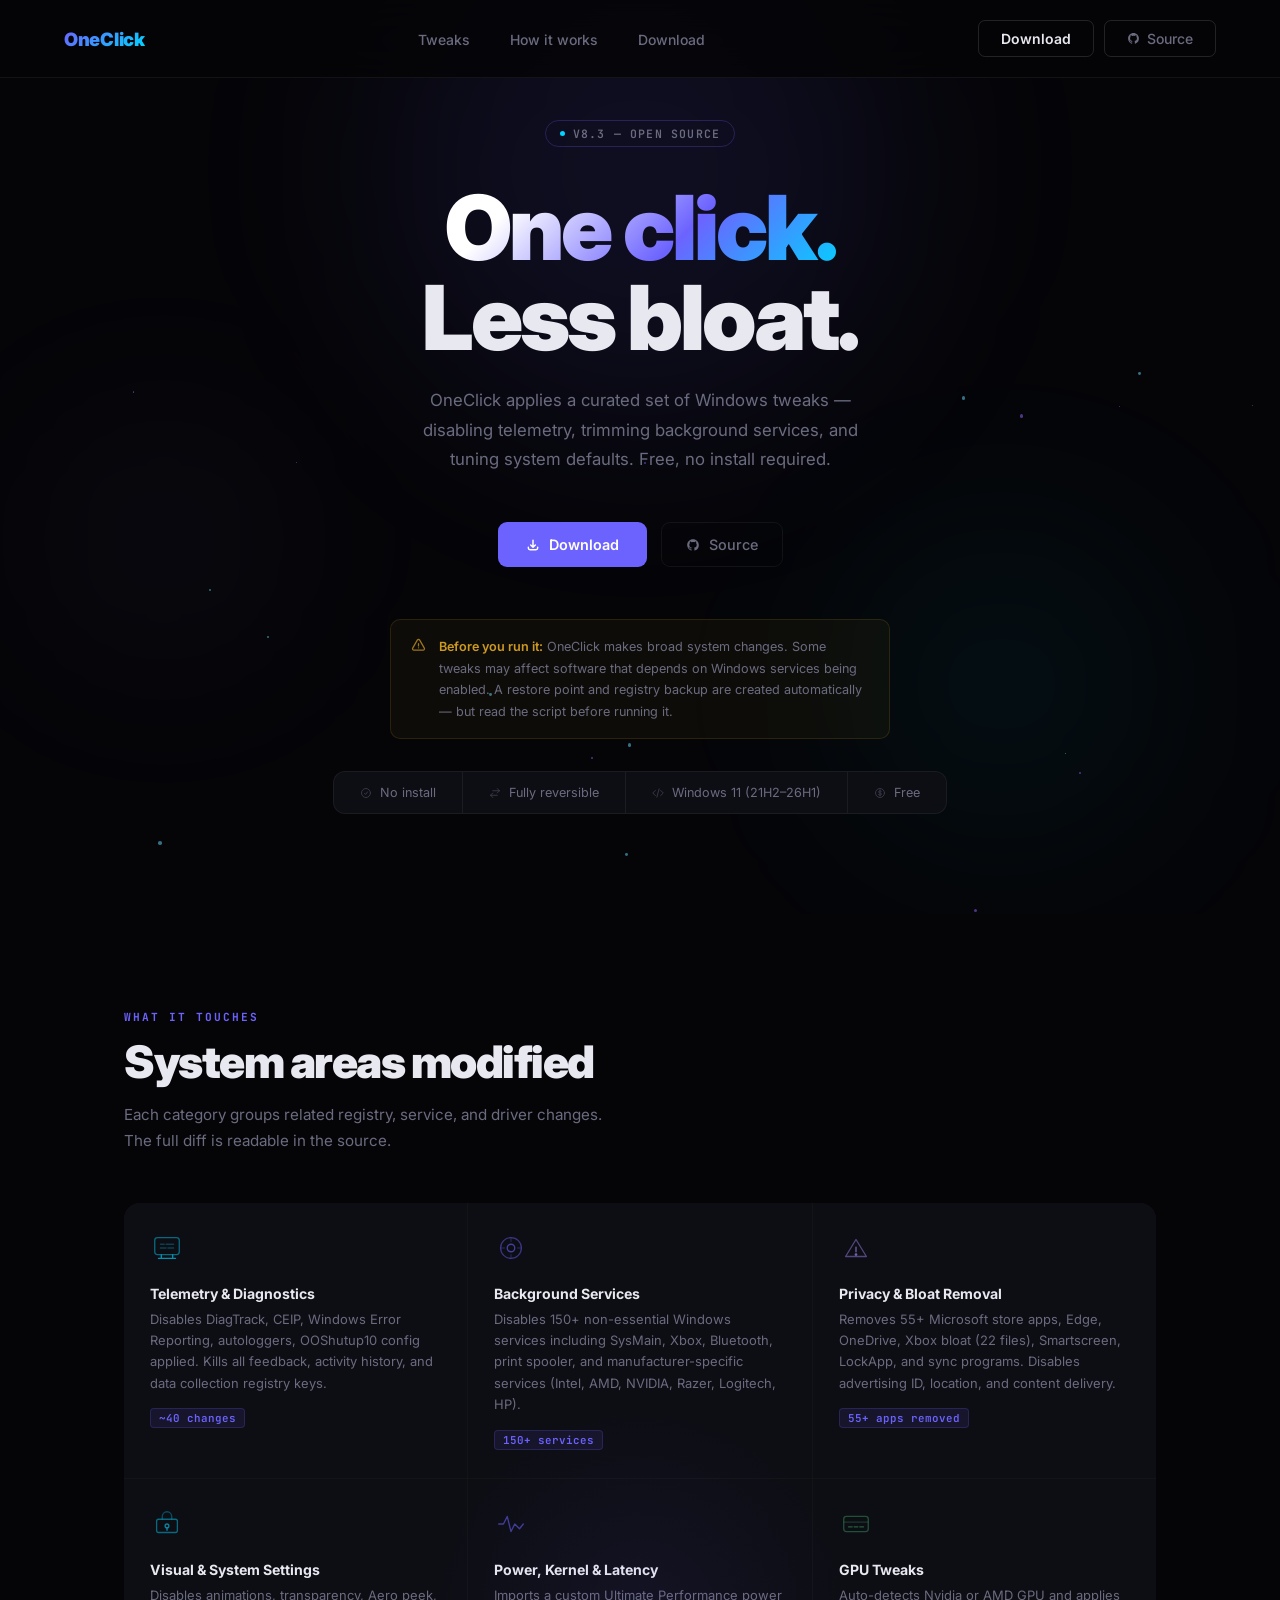
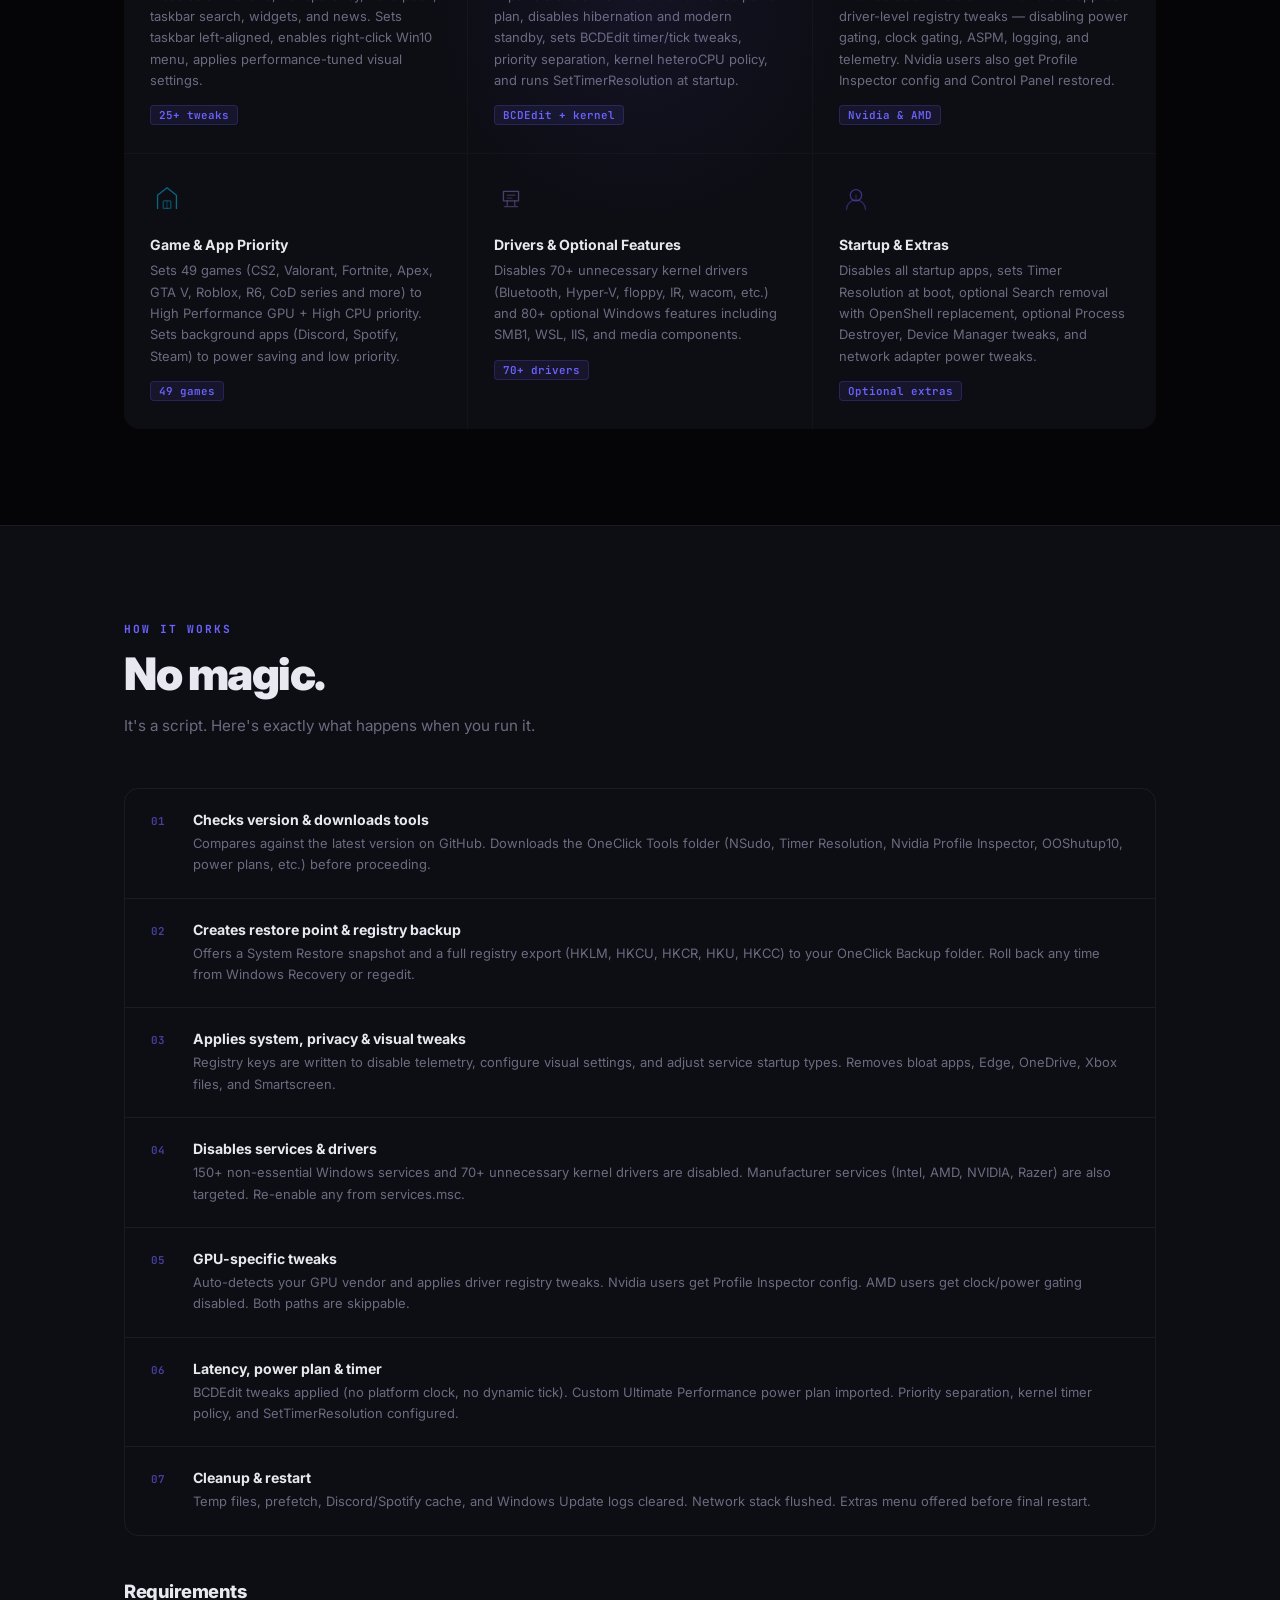
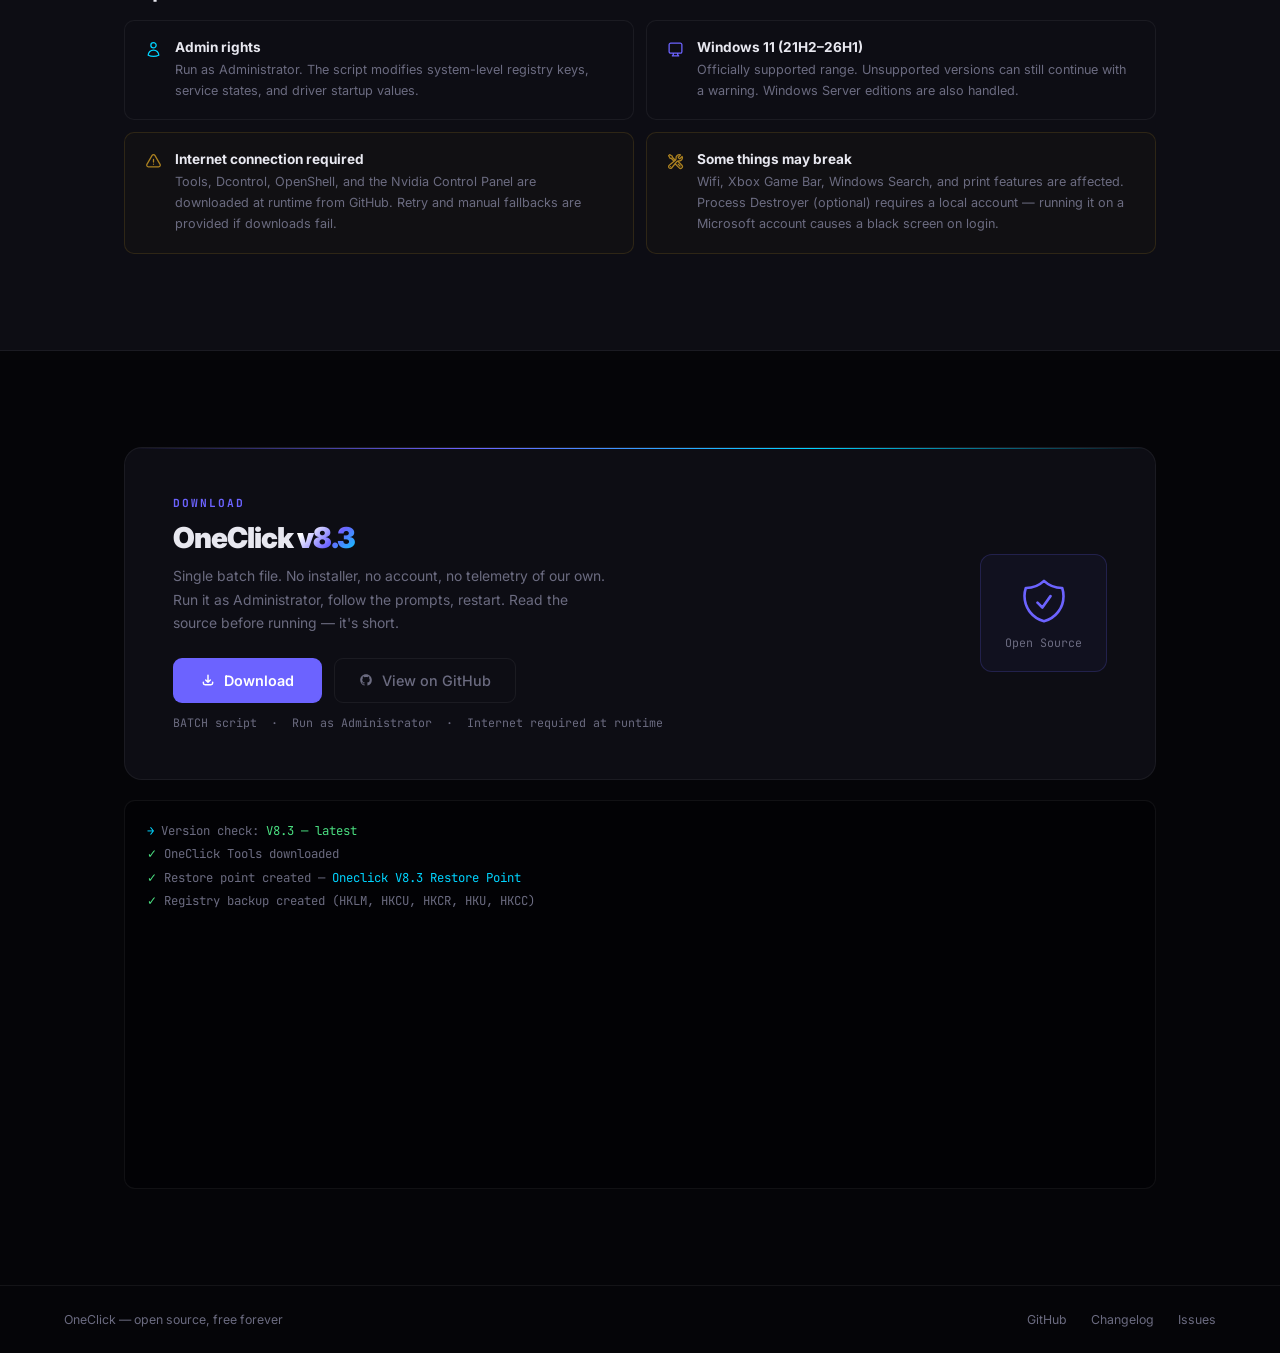
==== commit 259b6177: "Some new updates + optimization" ====
--- a/index.html
+++ b/index.html
@@ -3,179 +3,10 @@
 <head>
 <meta charset="UTF-8">
 <meta name="viewport" content="width=device-width, initial-scale=1.0">
-<title>OneClick — PC Optimization</title>
-<style>
-@import url('https://fonts.googleapis.com/css2?family=Inter:wght@400;500;600;700;900&family=JetBrains+Mono:wght@400;600&display=swap');
-
-:root {
-  --bg:#050508;--surface:#0d0d14;--surface2:#13131e;
-  --border:rgba(255,255,255,0.06);--accent:#6c63ff;
-  --accent2:#00d4ff;--text:#e8e8f0;--muted:#6b6b80;
-}
-*,*::before,*::after{box-sizing:border-box;margin:0;padding:0}
-html{scroll-behavior:smooth}
-body{background:var(--bg);color:var(--text);font-family:'Inter',sans-serif;overflow-x:hidden;cursor:none}
-
-#cursor{
-  position:fixed;width:18px;height:18px;border-radius:50%;
-  pointer-events:none;z-index:9999;
-  transform:translate(-50%,-50%) scale(1);
-  transition:transform 0.2s cubic-bezier(0.34,1.56,0.64,1), opacity 0.15s;
-  mix-blend-mode:screen;
-}
-canvas#trail{position:fixed;inset:0;pointer-events:none;z-index:9998;}
-
-nav{
-  position:fixed;top:0;left:0;right:0;z-index:100;
-  display:flex;align-items:center;justify-content:space-between;
-  padding:20px 64px;
-  background:rgba(5,5,8,0.85);backdrop-filter:blur(24px);
-  border-bottom:1px solid var(--border);
-}
-.logo{font-weight:900;font-size:1.15rem;letter-spacing:-0.3px;background:linear-gradient(135deg,var(--accent),var(--accent2));-webkit-background-clip:text;-webkit-text-fill-color:transparent}
-.nav-links{display:flex;gap:40px;list-style:none}
-.nav-links a{color:var(--muted);text-decoration:none;font-size:.875rem;font-weight:500;transition:color .2s}
-.nav-links a:hover{color:var(--text)}
-.nav-cta{
-  background:transparent;color:var(--text);border:1px solid rgba(255,255,255,0.12);
-  padding:9px 22px;border-radius:7px;font-size:.875rem;font-weight:600;
-  cursor:none;font-family:inherit;
-  transition:border-color .2s, color .2s, transform .25s cubic-bezier(0.34,1.56,0.64,1);
-}
-.nav-cta:hover{border-color:var(--accent);color:var(--accent);transform:scale(1.05)}
-
-.hero{
-  min-height:100vh;display:flex;flex-direction:column;
-  align-items:center;justify-content:center;
-  text-align:center;padding:120px 24px 100px;
-  position:relative;overflow:hidden;
-}
-.hero-orb{position:absolute;border-radius:50%;filter:blur(100px);pointer-events:none;animation:drift 10s ease-in-out infinite}
-.orb-a{width:500px;height:500px;background:rgba(108,99,255,.1);top:-80px;left:50%;transform:translateX(-50%)}
-.orb-b{width:300px;height:300px;background:rgba(0,212,255,.06);bottom:80px;right:10%;animation-delay:-s}
-@keyframes drift{0%,100%{transform:translateY(0)}50%{transform:translateY(-20px)}}
-
-.version-tag{
-  display:inline-flex;align-items:center;gap:8px;
-  border:1px solid rgba(108,99,255,.25);border-radius:999px;
-  padding:5px 14px;font-size:.72rem;font-weight:600;
-  color:var(--muted);letter-spacing:1.2px;text-transform:uppercase;
-  margin-bottom:36px;font-family:'JetBrains Mono',monospace;
-  animation:up .5s ease both;
-}
-.version-dot{width:5px;height:5px;border-radius:50%;background:var(--accent2);animation:pulse 2s infinite}
-@keyframes pulse{0%,100%{opacity:1}50%{opacity:.3}}
-
-.hero h1{font-size:clamp(2.8rem,7vw,6.5rem);font-weight:900;letter-spacing:-3px;line-height:1;margin-bottom:24px;animation:up .5s .08s ease both}
-.g{background:linear-gradient(135deg,#fff 20%,var(--accent) 60%,var(--accent2));-webkit-background-clip:text;-webkit-text-fill-color:transparent}
-.hero-sub{font-size:1.05rem;color:var(--muted);max-width:460px;line-height:1.75;margin-bottom:48px;animation:up .5s .15s ease both}
-.hero-actions{display:flex;gap:14px;flex-wrap:wrap;justify-content:center;animation:up .5s .22s ease both}
-
-.btn-primary{
-  display:inline-flex;align-items:center;gap:9px;
-  background:var(--accent);color:white;border:none;
-  padding:13px 28px;border-radius:9px;font-size:.9rem;font-weight:600;cursor:none;
-  transition:background .2s, transform .25s cubic-bezier(0.34,1.56,0.64,1), box-shadow .25s;
-  font-family:inherit;text-decoration:none;
-}
-.btn-primary:hover{background:#7d75ff;transform:scale(1.07);box-shadow:0 8px 32px rgba(108,99,255,.4)}
-.btn-primary:active{transform:scale(0.97)}
-
-.btn-secondary{
-  display:inline-flex;align-items:center;gap:9px;
-  background:transparent;color:var(--muted);border:1px solid var(--border);
-  padding:13px 24px;border-radius:9px;font-size:.9rem;font-weight:500;cursor:none;
-  transition:color .2s, border-color .2s, background .2s, transform .25s cubic-bezier(0.34,1.56,0.64,1);
-  font-family:inherit;text-decoration:none;
-}
-.btn-secondary:hover{color:var(--text);border-color:rgba(255,255,255,.18);background:rgba(255,255,255,.03);transform:scale(1.05)}
-.btn-secondary:active{transform:scale(0.97)}
-
-@keyframes up{from{opacity:0;transform:translateY(20px)}to{opacity:1;transform:translateY(0)}}
-
-.disclaimer{
-  margin-top:52px;animation:up .5s .3s ease both;
-  background:rgba(255,190,40,.04);border:1px solid rgba(255,190,40,.12);
-  border-radius:10px;padding:16px 20px;
-  display:flex;align-items:flex-start;gap:13px;
-  max-width:500px;text-align:left;
-}
-.disclaimer p{font-size:.79rem;color:var(--muted);line-height:1.7}
-.disclaimer strong{color:rgba(255,190,40,.8);font-weight:600}
-
-.meta-bar{
-  display:flex;border:1px solid var(--border);border-radius:12px;
-  overflow:hidden;margin-top:32px;background:var(--surface);
-  animation:up .5s .35s ease both;
-}
-.meta-item{
-  padding:13px 26px;border-right:1px solid var(--border);
-  display:flex;align-items:center;gap:8px;font-size:.79rem;color:var(--muted);
-}
-.meta-item:last-child{border-right:none}
-
-.wrap{max-width:1080px;margin:0 auto;padding:0 24px}
-.section{padding:96px 0}
-.section-tag{font-size:.7rem;font-weight:700;letter-spacing:2px;text-transform:uppercase;color:var(--accent);margin-bottom:14px;font-family:'JetBrains Mono',monospace}
-.section-h{font-size:clamp(1.8rem,3.5vw,2.8rem);font-weight:900;letter-spacing:-1.5px;line-height:1.1;margin-bottom:14px}
-.section-sub{color:var(--muted);font-size:.95rem;line-height:1.75;max-width:480px;margin-bottom:48px}
-
-.tweaks-grid{display:grid;grid-template-columns:repeat(3,1fr);gap:1px;background:var(--border);border-radius:16px;overflow:hidden}
-.tweak-card{background:var(--surface);padding:28px 26px;transition:background .2s;position:relative;overflow:hidden}
-.tweak-card::after{content:'';position:absolute;top:0;left:0;right:0;height:1px;background:linear-gradient(90deg,transparent,var(--accent),transparent);opacity:0;transition:opacity .25s}
-.tweak-card:hover{background:var(--surface2)}
-.tweak-card:hover::after{opacity:1}
-.tc-icon{width:34px;height:34px;margin-bottom:16px;opacity:.65}
-.tweak-card h3{font-size:.88rem;font-weight:700;margin-bottom:7px}
-.tweak-card p{color:var(--muted);font-size:.81rem;line-height:1.65}
-
-.steps{display:flex;flex-direction:column;border:1px solid var(--border);border-radius:14px;overflow:hidden}
-.step{display:flex;align-items:flex-start;gap:22px;padding:22px 26px;border-bottom:1px solid var(--border);transition:background .2s}
-.step:last-child{border-bottom:none}
-.step:hover{background:var(--surface2)}
-.step-num{font-family:'JetBrains Mono',monospace;font-size:.68rem;font-weight:600;color:var(--accent);opacity:.6;min-width:20px;margin-top:3px}
-.step h4{font-size:.88rem;font-weight:700;margin-bottom:5px}
-.step p{color:var(--muted);font-size:.81rem;line-height:1.65}
-
-.req-grid{display:grid;grid-template-columns:1fr 1fr;gap:12px}
-.req-card{background:var(--surface);border:1px solid var(--border);border-radius:10px;padding:18px 20px;display:flex;gap:13px;align-items:flex-start}
-.req-card.warn{border-color:rgba(255,190,40,.12);background:rgba(255,190,40,.02)}
-.req-card h4{font-size:.85rem;font-weight:700;margin-bottom:5px}
-.req-card p{color:var(--muted);font-size:.79rem;line-height:1.65}
-
-.dl-section{padding:96px 0}
-.dl-card{
-  background:var(--surface);border:1px solid var(--border);
-  border-radius:18px;padding:48px;position:relative;overflow:hidden;
-  display:grid;grid-template-columns:1fr auto;gap:48px;align-items:center;
-}
-.dl-card::before{content:'';position:absolute;top:0;left:0;right:0;height:1px;background:linear-gradient(90deg,transparent,var(--accent),var(--accent2),transparent)}
-.dl-card h2{font-size:1.8rem;font-weight:900;letter-spacing:-1px;margin-bottom:10px}
-.dl-card>div>p{color:var(--muted);font-size:.87rem;line-height:1.7;margin-bottom:22px;max-width:440px}
-.dl-meta{display:flex;gap:14px;margin-top:12px;flex-wrap:wrap}
-.dl-meta span{font-size:.73rem;color:var(--muted);font-family:'JetBrains Mono',monospace}
-.dl-right{display:flex;flex-direction:column;align-items:center;gap:10px}
-.dl-size{font-size:.73rem;color:var(--muted);font-family:'JetBrains Mono',monospace}
-
-.term{background:#020205;border:1px solid var(--border);border-radius:11px;padding:18px 22px;font-family:'JetBrains Mono',monospace;font-size:.77rem;line-height:1.9;color:var(--muted);margin-top:20px}
-.t-ok{color:#4ade80}.t-warn{color:rgba(255,190,40,.75)}.t-info{color:var(--accent2)}
-.t-blink{animation:blink 1s step-end infinite}
-@keyframes blink{50%{opacity:0}}
-
-footer{border-top:1px solid var(--border);padding:26px 64px;display:flex;justify-content:space-between;align-items:center;color:var(--muted);font-size:.77rem}
-footer a{color:var(--muted);text-decoration:none;transition:color .2s}
-footer a:hover{color:var(--text)}
-
-::-webkit-scrollbar{width:4px}::-webkit-scrollbar-track{background:var(--bg)}::-webkit-scrollbar-thumb{background:var(--surface2);border-radius:2px}
-
-@media(max-width:768px){
-  nav{padding:16px 20px}.nav-links{display:none}
-  .tweaks-grid{grid-template-columns:1fr}.req-grid{grid-template-columns:1fr}
-  .dl-card{grid-template-columns:1fr}.meta-bar{flex-direction:column}
-  .meta-item{border-right:none;border-bottom:1px solid var(--border)}
-  footer{flex-direction:column;gap:12px;text-align:center;padding:20px}
-}
-</style>
+<title>OneClick</title>
+<link rel="stylesheet" href="style.css">
+<link rel="preconnect" href="https://fonts.googleapis.com">
+<link href="https://fonts.googleapis.com/css2?family=Inter:wght@400;500;600;700;900&family=JetBrains+Mono:wght@400;600&display=swap" rel="stylesheet">
 </head>
 <body>
 <canvas id="trail"></canvas>
@@ -188,47 +19,42 @@
     <li><a href="#how">How it works</a></li>
     <li><a href="#download">Download</a></li>
   </ul>
-  <button class="nav-cta" onclick="document.getElementById('download').scrollIntoView({behavior:'smooth'})">Download</button>
+  <div class="nav-actions">
+    <button class="nav-cta" id="navDownloadBtn">Download</button>
+    <button class="nav-cta nav-cta-ghost" id="navGithubBtn">
+      <svg width="13" height="13" viewBox="0 0 24 24" fill="currentColor"><path d="M12 2C6.477 2 2 6.484 2 12.017c0 4.425 2.865 8.18 6.839 9.504.5.092.682-.217.682-.483 0-.237-.008-.868-.013-1.703-2.782.605-3.369-1.343-3.369-1.343-.454-1.158-1.11-1.466-1.11-1.466-.908-.62.069-.608.069-.608 1.003.07 1.531 1.032 1.531 1.032.892 1.53 2.341 1.088 2.91.832.092-.647.35-1.088.636-1.338-2.22-.253-4.555-1.113-4.555-4.951 0-1.093.39-1.988 1.029-2.688-.103-.253-.446-1.272.098-2.65 0 0 .84-.27 2.75 1.026A9.564 9.564 0 0112 6.844c.85.004 1.705.115 2.504.337 1.909-1.296 2.747-1.027 2.747-1.027.546 1.379.202 2.398.1 2.651.64.7 1.028 1.595 1.028 2.688 0 3.848-2.339 4.695-4.566 4.943.359.309.678.92.678 1.855 0 1.338-.012 2.419-.012 2.747 0 .268.18.58.688.482A10.019 10.019 0 0022 12.017C22 6.484 17.522 2 12 2z"/></svg>
+      Source
+    </button>
+  </div>
 </nav>
 
 <div class="hero">
   <div class="hero-orb orb-a"></div>
   <div class="hero-orb orb-b"></div>
+  <div class="hero-orb orb-c"></div>
   <div style="position:relative;z-index:1;display:flex;flex-direction:column;align-items:center">
     <div class="version-tag"><span class="version-dot"></span>v8.3 — open source</div>
     <h1><span class="g">One click.</span><br>Less bloat.</h1>
     <p class="hero-sub">OneClick applies a curated set of Windows tweaks — disabling telemetry, trimming background services, and tuning system defaults. Free, no install required.</p>
     <div class="hero-actions">
-      <a href="#download" class="btn-primary">
+      <button class="btn-primary" id="heroDownloadBtn">
         <svg width="14" height="14" fill="none" viewBox="0 0 24 24" stroke="currentColor" stroke-width="2.5"><path stroke-linecap="round" stroke-linejoin="round" d="M4 16v1a3 3 0 003 3h10a3 3 0 003-3v-1m-4-4l-4 4m0 0l-4-4m4 4V4"/></svg>
         Download
-      </a>
-      <a href="https://github.com/QuakedK/Oneclick/releases/tag/DebloatTool" class="btn-primary" target="_blank">
+      </button>
+      <button class="btn-secondary" id="heroGithubBtn">
         <svg width="14" height="14" viewBox="0 0 24 24" fill="currentColor"><path d="M12 2C6.477 2 2 6.484 2 12.017c0 4.425 2.865 8.18 6.839 9.504.5.092.682-.217.682-.483 0-.237-.008-.868-.013-1.703-2.782.605-3.369-1.343-3.369-1.343-.454-1.158-1.11-1.466-1.11-1.466-.908-.62.069-.608.069-.608 1.003.07 1.531 1.032 1.531 1.032.892 1.53 2.341 1.088 2.91.832.092-.647.35-1.088.636-1.338-2.22-.253-4.555-1.113-4.555-4.951 0-1.093.39-1.988 1.029-2.688-.103-.253-.446-1.272.098-2.65 0 0 .84-.27 2.75 1.026A9.564 9.564 0 0112 6.844c.85.004 1.705.115 2.504.337 1.909-1.296 2.747-1.027 2.747-1.027.546 1.379.202 2.398.1 2.651.64.7 1.028 1.595 1.028 2.688 0 3.848-2.339 4.695-4.566 4.943.359.309.678.92.678 1.855 0 1.338-.012 2.419-.012 2.747 0 .268.18.58.688.482A10.019 10.019 0 0022 12.017C22 6.484 17.522 2 12 2z"/></svg>
         Source
-      </a>
+      </button>
     </div>
     <div class="disclaimer">
       <svg width="15" height="15" fill="none" viewBox="0 0 24 24" stroke="rgba(255,190,40,0.6)" stroke-width="2" style="flex-shrink:0;margin-top:2px"><path stroke-linecap="round" stroke-linejoin="round" d="M12 9v3.75m-9.303 3.376c-.866 1.5.217 3.374 1.948 3.374h14.71c1.73 0 2.813-1.874 1.948-3.374L13.949 3.378c-.866-1.5-3.032-1.5-3.898 0L2.697 16.126zM12 15.75h.007v.008H12v-.008z"/></svg>
-      <p><strong>Before you run it:</strong> OneClick makes broad system changes. Some tweaks may affect software that depends on Windows services being enabled. A restore point is created automatically — but read the script before running it.</p>
+      <p><strong>Before you run it:</strong> OneClick makes broad system changes. Some tweaks may affect software that depends on Windows services being enabled. A restore point and registry backup are created automatically — but read the script before running it.</p>
     </div>
     <div class="meta-bar">
-      <div class="meta-item">
-        <svg width="12" height="12" fill="none" viewBox="0 0 24 24" stroke="currentColor" stroke-width="2" opacity=".45"><path stroke-linecap="round" stroke-linejoin="round" d="M9 12.75L11.25 15 15 9.75M21 12a9 9 0 11-18 0 9 9 0 0118 0z"/></svg>
-        No install
-      </div>
-      <div class="meta-item">
-        <svg width="12" height="12" fill="none" viewBox="0 0 24 24" stroke="currentColor" stroke-width="2" opacity=".45"><path stroke-linecap="round" stroke-linejoin="round" d="M7.5 21L3 16.5m0 0L7.5 12M3 16.5h13.5m0-13.5L21 7.5m0 0L16.5 12M21 7.5H7.5"/></svg>
-        Fully reversible
-      </div>
-      <div class="meta-item">
-        <svg width="12" height="12" fill="none" viewBox="0 0 24 24" stroke="currentColor" stroke-width="2" opacity=".45"><path stroke-linecap="round" stroke-linejoin="round" d="M17.25 6.75L22.5 12l-5.25 5.25m-10.5 0L1.5 12l5.25-5.25m7.5-3l-4.5 16.5"/></svg>
-        Windows 10 / 11
-      </div>
-      <div class="meta-item">
-        <svg width="12" height="12" fill="none" viewBox="0 0 24 24" stroke="currentColor" stroke-width="2" opacity=".45"><path stroke-linecap="round" stroke-linejoin="round" d="M12 6v12m-3-2.818l.879.659c1.171.879 3.07.879 4.242 0 1.172-.879 1.172-2.303 0-3.182C13.536 12.219 12.768 12 12 12c-.725 0-1.45-.22-2.003-.659-1.106-.879-1.106-2.303 0-3.182s2.9-.879 4.006 0l.415.33M21 12a9 9 0 11-18 0 9 9 0 0118 0z"/></svg>
-        Free
-      </div>
+      <div class="meta-item"><svg width="12" height="12" fill="none" viewBox="0 0 24 24" stroke="currentColor" stroke-width="2" opacity=".45"><path stroke-linecap="round" stroke-linejoin="round" d="M9 12.75L11.25 15 15 9.75M21 12a9 9 0 11-18 0 9 9 0 0118 0z"/></svg>No install</div>
+      <div class="meta-item"><svg width="12" height="12" fill="none" viewBox="0 0 24 24" stroke="currentColor" stroke-width="2" opacity=".45"><path stroke-linecap="round" stroke-linejoin="round" d="M7.5 21L3 16.5m0 0L7.5 12M3 16.5h13.5m0-13.5L21 7.5m0 0L16.5 12M21 7.5H7.5"/></svg>Fully reversible</div>
+      <div class="meta-item"><svg width="12" height="12" fill="none" viewBox="0 0 24 24" stroke="currentColor" stroke-width="2" opacity=".45"><path stroke-linecap="round" stroke-linejoin="round" d="M17.25 6.75L22.5 12l-5.25 5.25m-10.5 0L1.5 12l5.25-5.25m7.5-3l-4.5 16.5"/></svg>Windows 11 (21H2–26H1)</div>
+      <div class="meta-item"><svg width="12" height="12" fill="none" viewBox="0 0 24 24" stroke="currentColor" stroke-width="2" opacity=".45"><path stroke-linecap="round" stroke-linejoin="round" d="M12 6v12m-3-2.818l.879.659c1.171.879 3.07.879 4.242 0 1.172-.879 1.172-2.303 0-3.182C13.536 12.219 12.768 12 12 12c-.725 0-1.45-.22-2.003-.659-1.106-.879-1.106-2.303 0-3.182s2.9-.879 4.006 0l.415.33M21 12a9 9 0 11-18 0 9 9 0 0118 0z"/></svg>Free</div>
     </div>
   </div>
 </div>
@@ -237,38 +63,81 @@
   <div class="wrap">
     <div class="section-tag">What it touches</div>
     <h2 class="section-h">System areas modified</h2>
-    <p class="section-sub">Each category groups related registry and service changes. The full diff is readable in the source.</p>
-    <div class="tweaks-grid">
-      <div class="tweak-card">
+    <p class="section-sub">Each category groups related registry, service, and driver changes. The full diff is readable in the source.</p>
+    <div class="tweaks-grid" id="tweaksGrid">
+
+      <div class="tweak-card" data-index="0">
+        <div class="card-glow"></div>
         <svg class="tc-icon" fill="none" viewBox="0 0 36 36" stroke="var(--accent2)" stroke-width="1.4"><rect x="5" y="7" width="26" height="18" rx="3" stroke-opacity=".7"/><path d="M12 25v4M24 25v4M9 29h18" stroke-linecap="round"/><path d="M11 14h4M17 14h8M11 18h6M19 18h6" stroke-linecap="round" stroke-opacity=".4"/></svg>
-        <h3>Telemetry & Diagnostics</h3>
-        <p>Disables DiagTrack, CEIP, Windows Error Reporting, and related scheduled tasks. Blocks telemetry endpoints via hosts file.</p>
-      </div>
-      <div class="tweak-card">
+        <h3>Telemetry &amp; Diagnostics</h3>
+        <p>Disables DiagTrack, CEIP, Windows Error Reporting, autologgers, OOShutup10 config applied. Kills all feedback, activity history, and data collection registry keys.</p>
+        <div class="card-tag">~40 changes</div>
+      </div>
+
+      <div class="tweak-card" data-index="1">
+        <div class="card-glow"></div>
         <svg class="tc-icon" fill="none" viewBox="0 0 36 36" stroke="var(--accent)" stroke-width="1.4"><circle cx="18" cy="18" r="11" stroke-opacity=".7"/><path d="M18 7v4M18 25v4M7 18h4M25 18h4" stroke-linecap="round" stroke-opacity=".35"/><circle cx="18" cy="18" r="4" stroke-opacity=".9"/></svg>
         <h3>Background Services</h3>
-        <p>Disables or sets to manual: SysMain, Windows Search indexing, Connected User Experiences, Xbox services, and other non-essential daemons.</p>
-      </div>
-      <div class="tweak-card">
+        <p>Disables 150+ non-essential Windows services including SysMain, Xbox, Bluetooth, print spooler, and manufacturer-specific services (Intel, AMD, NVIDIA, Razer, Logitech, HP).</p>
+        <div class="card-tag">150+ services</div>
+      </div>
+
+      <div class="tweak-card" data-index="2">
+        <div class="card-glow"></div>
         <svg class="tc-icon" fill="none" viewBox="0 0 36 36" stroke="#a78bfa" stroke-width="1.4"><path d="M7 27L18 9l11 18H7z" stroke-opacity=".7" stroke-linejoin="round"/><path d="M18 17v5" stroke-linecap="round"/><circle cx="18" cy="25" r=".8" fill="#a78bfa"/></svg>
-        <h3>Privacy Settings</h3>
-        <p>Turns off advertising ID, activity history, location access for system processes, app diagnostics sharing, and feedback frequency.</p>
-      </div>
-      <div class="tweak-card">
+        <h3>Privacy &amp; Bloat Removal</h3>
+        <p>Removes 55+ Microsoft store apps, Edge, OneDrive, Xbox bloat (22 files), Smartscreen, LockApp, and sync programs. Disables advertising ID, location, and content delivery.</p>
+        <div class="card-tag">55+ apps removed</div>
+      </div>
+
+      <div class="tweak-card" data-index="3">
+        <div class="card-glow"></div>
         <svg class="tc-icon" fill="none" viewBox="0 0 36 36" stroke="var(--accent2)" stroke-width="1.4"><rect x="7" y="13" width="22" height="14" rx="2" stroke-opacity=".7"/><path d="M13 13V10a5 5 0 0110 0v3" stroke-linecap="round" stroke-opacity=".5"/><circle cx="18" cy="20" r="2" stroke-opacity=".9"/><path d="M18 22v2.5" stroke-linecap="round"/></svg>
-        <h3>Visual Overhead</h3>
-        <p>Disables animations, transparency effects, and Aero peek. Reduces paint overhead on low-VRAM systems.</p>
-      </div>
-      <div class="tweak-card">
+        <h3>Visual &amp; System Settings</h3>
+        <p>Disables animations, transparency, Aero peek, taskbar search, widgets, and news. Sets taskbar left-aligned, enables right-click Win10 menu, applies performance-tuned visual settings.</p>
+        <div class="card-tag">25+ tweaks</div>
+      </div>
+
+      <div class="tweak-card" data-index="4">
+        <div class="card-glow"></div>
         <svg class="tc-icon" fill="none" viewBox="0 0 36 36" stroke="var(--accent)" stroke-width="1.4"><path d="M5 18h5l4-8 4 16 4-8 5 5 4-5" stroke-linecap="round" stroke-linejoin="round" stroke-opacity=".85"/></svg>
-        <h3>Power Plan</h3>
-        <p>Switches to High Performance or Ultimate Performance. Disables CPU parking and USB selective suspend.</p>
-      </div>
-      <div class="tweak-card">
+        <h3>Power, Kernel &amp; Latency</h3>
+        <p>Imports a custom Ultimate Performance power plan, disables hibernation and modern standby, sets BCDEdit timer/tick tweaks, priority separation, kernel heteroCPU policy, and runs SetTimerResolution at startup.</p>
+        <div class="card-tag">BCDEdit + kernel</div>
+      </div>
+
+      <div class="tweak-card" data-index="5">
+        <div class="card-glow"></div>
         <svg class="tc-icon" fill="none" viewBox="0 0 36 36" stroke="#4ade80" stroke-width="1.4"><rect x="5" y="10" width="26" height="16" rx="3" stroke-opacity=".5"/><path d="M5 16h26" stroke-opacity=".3"/><path d="M10 21h4M16 21h4M22 21h4" stroke-linecap="round" stroke-opacity=".6"/></svg>
-        <h3>Network Stack</h3>
-        <p>Sets TcpAckFrequency, disables Nagle's algorithm, adjusts auto-tuning. Targeted at latency, not throughput.</p>
-      </div>
+        <h3>GPU Tweaks</h3>
+        <p>Auto-detects Nvidia or AMD GPU and applies driver-level registry tweaks — disabling power gating, clock gating, ASPM, logging, and telemetry. Nvidia users also get Profile Inspector config and Control Panel restored.</p>
+        <div class="card-tag">Nvidia &amp; AMD</div>
+      </div>
+
+      <div class="tweak-card" data-index="6">
+        <div class="card-glow"></div>
+        <svg class="tc-icon" fill="none" viewBox="0 0 36 36" stroke="var(--accent2)" stroke-width="1.4"><path d="M8 28V14l10-8 10 8v14" stroke-linecap="round" stroke-linejoin="round" stroke-opacity=".7"/><rect x="14" y="20" width="8" height="8" rx="1" stroke-opacity=".5"/><path d="M18 20v8" stroke-linecap="round" stroke-opacity=".3"/></svg>
+        <h3>Game &amp; App Priority</h3>
+        <p>Sets 49 games (CS2, Valorant, Fortnite, Apex, GTA V, Roblox, R6, CoD series and more) to High Performance GPU + High CPU priority. Sets background apps (Discord, Spotify, Steam) to power saving and low priority.</p>
+        <div class="card-tag">49 games</div>
+      </div>
+
+      <div class="tweak-card" data-index="7">
+        <div class="card-glow"></div>
+        <svg class="tc-icon" fill="none" viewBox="0 0 36 36" stroke="#a78bfa" stroke-width="1.4"><path d="M10 10h16v10H10z" stroke-opacity=".6" stroke-linejoin="round"/><path d="M14 20v6M22 20v6M11 26h14" stroke-linecap="round" stroke-opacity=".5"/><path d="M14 14h8M14 17h5" stroke-linecap="round" stroke-opacity=".35"/></svg>
+        <h3>Drivers &amp; Optional Features</h3>
+        <p>Disables 70+ unnecessary kernel drivers (Bluetooth, Hyper-V, floppy, IR, wacom, etc.) and 80+ optional Windows features including SMB1, WSL, IIS, and media components.</p>
+        <div class="card-tag">70+ drivers</div>
+      </div>
+
+      <div class="tweak-card" data-index="8">
+        <div class="card-glow"></div>
+        <svg class="tc-icon" fill="none" viewBox="0 0 36 36" stroke="var(--accent)" stroke-width="1.4"><circle cx="18" cy="14" r="6" stroke-opacity=".7"/><path d="M8 29c0-5.523 4.477-10 10-10s10 4.477 10 10" stroke-linecap="round" stroke-opacity=".5"/><path d="M18 14v4" stroke-linecap="round" stroke-opacity=".4"/></svg>
+        <h3>Startup &amp; Extras</h3>
+        <p>Disables all startup apps, sets Timer Resolution at boot, optional Search removal with OpenShell replacement, optional Process Destroyer, Device Manager tweaks, and network adapter power tweaks.</p>
+        <div class="card-tag">Optional extras</div>
+      </div>
+
     </div>
   </div>
 </div>
@@ -279,18 +148,20 @@
     <h2 class="section-h">No magic.</h2>
     <p class="section-sub">It's a script. Here's exactly what happens when you run it.</p>
     <div class="steps">
-      <div class="step"><span class="step-num">01</span><div><h4>Creates a restore point</h4><p>Before touching anything, a System Restore snapshot is made. Roll back any time from Windows Recovery or the Settings app.</p></div></div>
-      <div class="step"><span class="step-num">02</span><div><h4>Applies registry changes</h4><p>Registry keys are written to disable telemetry, adjust visual settings, and configure service startup types. All changes are in the script.</p></div></div>
-      <div class="step"><span class="step-num">03</span><div><h4>Stops and disables services</h4><p>Non-essential Windows services are stopped and set to Manual or Disabled. Re-enable any of them from services.msc.</p></div></div>
-      <div class="step"><span class="step-num">04</span><div><h4>Applies network and power tweaks</h4><p>Power plan switched via powercfg. TCP parameters written to the registry. Standard Windows configuration — no kernel patches.</p></div></div>
-      <div class="step"><span class="step-num">05</span><div><h4>Prompts for a restart</h4><p>Some changes take effect on next boot. A restart prompt appears at the end. Skip it and restart manually if you prefer.</p></div></div>
+      <div class="step"><span class="step-num">01</span><div><h4>Checks version &amp; downloads tools</h4><p>Compares against the latest version on GitHub. Downloads the OneClick Tools folder (NSudo, Timer Resolution, Nvidia Profile Inspector, OOShutup10, power plans, etc.) before proceeding.</p></div></div>
+      <div class="step"><span class="step-num">02</span><div><h4>Creates restore point &amp; registry backup</h4><p>Offers a System Restore snapshot and a full registry export (HKLM, HKCU, HKCR, HKU, HKCC) to your OneClick Backup folder. Roll back any time from Windows Recovery or regedit.</p></div></div>
+      <div class="step"><span class="step-num">03</span><div><h4>Applies system, privacy &amp; visual tweaks</h4><p>Registry keys are written to disable telemetry, configure visual settings, and adjust service startup types. Removes bloat apps, Edge, OneDrive, Xbox files, and Smartscreen.</p></div></div>
+      <div class="step"><span class="step-num">04</span><div><h4>Disables services &amp; drivers</h4><p>150+ non-essential Windows services and 70+ unnecessary kernel drivers are disabled. Manufacturer services (Intel, AMD, NVIDIA, Razer) are also targeted. Re-enable any from services.msc.</p></div></div>
+      <div class="step"><span class="step-num">05</span><div><h4>GPU-specific tweaks</h4><p>Auto-detects your GPU vendor and applies driver registry tweaks. Nvidia users get Profile Inspector config. AMD users get clock/power gating disabled. Both paths are skippable.</p></div></div>
+      <div class="step"><span class="step-num">06</span><div><h4>Latency, power plan &amp; timer</h4><p>BCDEdit tweaks applied (no platform clock, no dynamic tick). Custom Ultimate Performance power plan imported. Priority separation, kernel timer policy, and SetTimerResolution configured.</p></div></div>
+      <div class="step"><span class="step-num">07</span><div><h4>Cleanup &amp; restart</h4><p>Temp files, prefetch, Discord/Spotify cache, and Windows Update logs cleared. Network stack flushed. Extras menu offered before final restart.</p></div></div>
     </div>
     <h3 style="font-size:1.15rem;font-weight:800;letter-spacing:-0.5px;margin:44px 0 18px">Requirements</h3>
     <div class="req-grid">
-      <div class="req-card"><svg width="17" height="17" fill="none" viewBox="0 0 24 24" stroke="var(--accent2)" stroke-width="1.8" style="flex-shrink:0;margin-top:2px"><path stroke-linecap="round" stroke-linejoin="round" d="M15.75 6a3.75 3.75 0 11-7.5 0 3.75 3.75 0 017.5 0zM4.501 20.118a7.5 7.5 0 0114.998 0A17.933 17.933 0 0112 21.75c-2.676 0-5.216-.584-7.499-1.632z"/></svg><div><h4>Admin rights</h4><p>Run as Administrator. The script modifies system-level registry keys and service states.</p></div></div>
-      <div class="req-card"><svg width="17" height="17" fill="none" viewBox="0 0 24 24" stroke="var(--accent)" stroke-width="1.8" style="flex-shrink:0;margin-top:2px"><path stroke-linecap="round" stroke-linejoin="round" d="M9 17.25v1.007a3 3 0 01-.879 2.122L7.5 21h9l-.621-.621A3 3 0 0115 18.257V17.25m6-12V15a2.25 2.25 0 01-2.25 2.25H5.25A2.25 2.25 0 013 15V5.25A2.25 2.25 0 015.25 3h13.5A2.25 2.25 0 0121 5.25z"/></svg><div><h4>Windows 10 / 11</h4><p>Tested on 22H2 and later. Some tweaks are no-ops on older builds but won't cause errors.</p></div></div>
-      <div class="req-card warn"><svg width="17" height="17" fill="none" viewBox="0 0 24 24" stroke="rgba(255,190,40,.65)" stroke-width="1.8" style="flex-shrink:0;margin-top:2px"><path stroke-linecap="round" stroke-linejoin="round" d="M12 9v3.75m-9.303 3.376c-.866 1.5.217 3.374 1.948 3.374h14.71c1.73 0 2.813-1.874 1.948-3.374L13.949 3.378c-.866-1.5-3.032-1.5-3.898 0L2.697 16.126zM12 15.75h.007v.008H12v-.008z"/></svg><div><h4>Read the script first</h4><p>It's short and readable. Know what you're enabling or disabling. Don't run scripts blindly.</p></div></div>
-      <div class="req-card warn"><svg width="17" height="17" fill="none" viewBox="0 0 24 24" stroke="rgba(255,190,40,.65)" stroke-width="1.8" style="flex-shrink:0;margin-top:2px"><path stroke-linecap="round" stroke-linejoin="round" d="M11.42 15.17L17.25 21A2.652 2.652 0 0021 17.25l-5.877-5.877M11.42 15.17l2.496-3.03c.317-.384.74-.626 1.208-.766M11.42 15.17l-4.655 5.653a2.548 2.548 0 11-3.586-3.586l6.837-5.63m5.108-.233c.55-.164 1.163-.188 1.743-.14a4.5 4.5 0 004.486-6.336l-3.276 3.277a3.004 3.004 0 01-2.25-2.25l3.276-3.276a4.5 4.5 0 00-6.336 4.486c.091 1.076-.071 2.264-.904 2.95l-.102.085m-1.745 1.437L5.909 7.5H4.5L2.25 3.75l1.5-1.5L7.5 4.5v1.409l4.26 4.26m-1.745 1.437l1.745-1.437m6.615 8.206L15.75 15.75M4.867 19.125h.008v.008h-.008v-.008z"/></svg><div><h4>Some things may break</h4><p>Disabling Windows Search breaks certain app search features. Disabling Xbox services may affect Game Bar. The restore point covers you.</p></div></div>
+      <div class="req-card"><svg width="17" height="17" fill="none" viewBox="0 0 24 24" stroke="var(--accent2)" stroke-width="1.8" style="flex-shrink:0;margin-top:2px"><path stroke-linecap="round" stroke-linejoin="round" d="M15.75 6a3.75 3.75 0 11-7.5 0 3.75 3.75 0 017.5 0zM4.501 20.118a7.5 7.5 0 0114.998 0A17.933 17.933 0 0112 21.75c-2.676 0-5.216-.584-7.499-1.632z"/></svg><div><h4>Admin rights</h4><p>Run as Administrator. The script modifies system-level registry keys, service states, and driver startup values.</p></div></div>
+      <div class="req-card"><svg width="17" height="17" fill="none" viewBox="0 0 24 24" stroke="var(--accent)" stroke-width="1.8" style="flex-shrink:0;margin-top:2px"><path stroke-linecap="round" stroke-linejoin="round" d="M9 17.25v1.007a3 3 0 01-.879 2.122L7.5 21h9l-.621-.621A3 3 0 0115 18.257V17.25m6-12V15a2.25 2.25 0 01-2.25 2.25H5.25A2.25 2.25 0 013 15V5.25A2.25 2.25 0 015.25 3h13.5A2.25 2.25 0 0121 5.25z"/></svg><div><h4>Windows 11 (21H2–26H1)</h4><p>Officially supported range. Unsupported versions can still continue with a warning. Windows Server editions are also handled.</p></div></div>
+      <div class="req-card warn"><svg width="17" height="17" fill="none" viewBox="0 0 24 24" stroke="rgba(255,190,40,.65)" stroke-width="1.8" style="flex-shrink:0;margin-top:2px"><path stroke-linecap="round" stroke-linejoin="round" d="M12 9v3.75m-9.303 3.376c-.866 1.5.217 3.374 1.948 3.374h14.71c1.73 0 2.813-1.874 1.948-3.374L13.949 3.378c-.866-1.5-3.032-1.5-3.898 0L2.697 16.126zM12 15.75h.007v.008H12v-.008z"/></svg><div><h4>Internet connection required</h4><p>Tools, Dcontrol, OpenShell, and the Nvidia Control Panel are downloaded at runtime from GitHub. Retry and manual fallbacks are provided if downloads fail.</p></div></div>
+      <div class="req-card warn"><svg width="17" height="17" fill="none" viewBox="0 0 24 24" stroke="rgba(255,190,40,.65)" stroke-width="1.8" style="flex-shrink:0;margin-top:2px"><path stroke-linecap="round" stroke-linejoin="round" d="M11.42 15.17L17.25 21A2.652 2.652 0 0021 17.25l-5.877-5.877M11.42 15.17l2.496-3.03c.317-.384.74-.626 1.208-.766M11.42 15.17l-4.655 5.653a2.548 2.548 0 11-3.586-3.586l6.837-5.63m5.108-.233c.55-.164 1.163-.188 1.743-.14a4.5 4.5 0 004.486-6.336l-3.276 3.277a3.004 3.004 0 01-2.25-2.25l3.276-3.276a4.5 4.5 0 00-6.336 4.486c.091 1.076-.071 2.264-.904 2.95l-.102.085m-1.745 1.437L5.909 7.5H4.5L2.25 3.75l1.5-1.5L7.5 4.5v1.409l4.26 4.26m-1.745 1.437l1.745-1.437m6.615 8.206L15.75 15.75M4.867 19.125h.008v.008h-.008v-.008z"/></svg><div><h4>Some things may break</h4><p>Wifi, Xbox Game Bar, Windows Search, and print features are affected. Process Destroyer (optional) requires a local account — running it on a Microsoft account causes a black screen on login.</p></div></div>
     </div>
   </div>
 </div>
@@ -300,127 +171,54 @@
     <div class="dl-card">
       <div>
         <div class="section-tag" style="margin-bottom:10px">Download</div>
-        <h2>OneClick <span class="g">V8.3</span></h2>
-        <p>Single batch file. No installer, no account, no telemetry of our own. Run it, restart, done. Read what it does before running — it's short.</p>
+        <h2>OneClick <span class="g">v8.3</span></h2>
+        <p>Single batch file. No installer, no account, no telemetry of our own. Run it as Administrator, follow the prompts, restart. Read the source before running — it's short.</p>
         <div style="display:flex;gap:12px;flex-wrap:wrap">
-          <a href="https://github.com/QuakedK/Oneclick/releases/download/DebloatTool/Oneclick-V8.3.bat" class="btn-primary" target="_blank">
+          <a href="https://github.com/QuakedK/Oneclick/releases/download/DebloatTool/Oneclick-V8.3.bat" class="btn-primary" target="_blank" id="realDownloadBtn">
             <svg width="14" height="14" fill="none" viewBox="0 0 24 24" stroke="currentColor" stroke-width="2.5"><path stroke-linecap="round" stroke-linejoin="round" d="M4 16v1a3 3 0 003 3h10a3 3 0 003-3v-1m-4-4l-4 4m0 0l-4-4m4 4V4"/></svg>
             <span id="dlText">Download</span>
-          </button>
+          </a>
           <a href="https://github.com/QuakedK/Oneclick/releases/tag/DebloatTool" class="btn-secondary" target="_blank">
             <svg width="14" height="14" viewBox="0 0 24 24" fill="currentColor"><path d="M12 2C6.477 2 2 6.484 2 12.017c0 4.425 2.865 8.18 6.839 9.504.5.092.682-.217.682-.483 0-.237-.008-.868-.013-1.703-2.782.605-3.369-1.343-3.369-1.343-.454-1.158-1.11-1.466-1.11-1.466-.908-.62.069-.608.069-.608 1.003.07 1.531 1.032 1.531 1.032.892 1.53 2.341 1.088 2.91.832.092-.647.35-1.088.636-1.338-2.22-.253-4.555-1.113-4.555-4.951 0-1.093.39-1.988 1.029-2.688-.103-.253-.446-1.272.098-2.65 0 0 .84-.27 2.75 1.026A9.564 9.564 0 0112 6.844c.85.004 1.705.115 2.504.337 1.909-1.296 2.747-1.027 2.747-1.027.546 1.379.202 2.398.1 2.651.64.7 1.028 1.595 1.028 2.688 0 3.848-2.339 4.695-4.566 4.943.359.309.678.92.678 1.855 0 1.338-.012 2.419-.012 2.747 0 .268.18.58.688.482A10.019 10.019 0 0022 12.017C22 6.484 17.522 2 12 2z"/></svg>
             View on GitHub
           </a>
         </div>
         <div class="dl-meta">
+          <span>BATCH script</span><span>·</span><span>Run as Administrator</span><span>·</span><span>Internet required at runtime</span>
         </div>
       </div>
       <div class="dl-right">
-      </div>
-    </div>
-    <div class="term">
-      <div><span class="t-ok">✓</span> Restore point created — <span class="t-info">ONECLICK_20240302_1148</span></div>
-      <div><span class="t-ok">✓</span> Telemetry services disabled</div>
-      <div><span class="t-ok">✓</span> Background services set to Manual</div>
-      <div><span class="t-ok">✓</span> Power plan set to Custom High Performance</div>
-      <div><span class="t-warn">!</span> Windows Search disabled — some app search features may not function</div>
-      <div><span class="t-ok">✓</span> Network stack configured</div>
-      <div><span class="t-info">→</span> Done. Restart to apply all changes. <span class="t-blink">█</span></div>
+        <div class="dl-shield">
+          <svg width="52" height="52" fill="none" viewBox="0 0 24 24" stroke="var(--accent)" stroke-width="1.2"><path stroke-linecap="round" stroke-linejoin="round" d="M9 12.75L11.25 15 15 9.75m-3-7.036A11.959 11.959 0 013.598 6 11.99 11.99 0 003 9.749c0 5.592 3.824 10.29 9 11.623 5.176-1.332 9-6.03 9-11.622 0-1.31-.21-2.571-.598-3.751h-.152c-3.196 0-6.1-1.248-8.25-3.285z"/></svg>
+          <span>Open Source</span>
+        </div>
+      </div>
+    </div>
+    <div class="term" id="terminalEl">
+      <div class="term-line"><span class="t-info">→</span> Version check: <span class="t-ok">V8.3 — latest</span></div>
+      <div class="term-line"><span class="t-ok">✓</span> OneClick Tools downloaded</div>
+      <div class="term-line"><span class="t-ok">✓</span> Restore point created — <span class="t-info">Oneclick V8.3 Restore Point</span></div>
+      <div class="term-line"><span class="t-ok">✓</span> Registry backup created (HKLM, HKCU, HKCR, HKU, HKCC)</div>
+      <div class="term-line"><span class="t-ok">✓</span> Visual &amp; system settings applied</div>
+      <div class="term-line"><span class="t-ok">✓</span> Telemetry and autologgers removed — OOShutup10 applied</div>
+      <div class="term-line"><span class="t-ok">✓</span> 150+ services disabled</div>
+      <div class="term-line"><span class="t-ok">✓</span> 55+ Microsoft apps removed — Edge, OneDrive, Xbox bloat cleaned</div>
+      <div class="term-line"><span class="t-ok">✓</span> GPU tweaks applied (Nvidia Profile Inspector + driver registry)</div>
+      <div class="term-line"><span class="t-ok">✓</span> BCDEdit + kernel + priority separation configured</div>
+      <div class="term-line"><span class="t-ok">✓</span> 49 games set to High Performance GPU + High CPU priority</div>
+      <div class="term-line"><span class="t-ok">✓</span> Timer Resolution 0.500ms set at startup</div>
+      <div class="term-line"><span class="t-warn">!</span> Windows Search disabled — OpenShell installed as replacement</div>
+      <div class="term-line"><span class="t-ok">✓</span> Temp files, prefetch &amp; cache cleared — network stack flushed</div>
+      <div class="term-line"><span class="t-info">→</span> Done. Restart to apply all changes. <span class="t-blink">█</span></div>
     </div>
   </div>
 </div>
 
 <footer>
   <div>OneClick — open source, free forever</div>
-  <div style="display:flex;gap:24px"><a href="#">GitHub</a><a href="#">Changelog</a><a href="#">Issues</a></div>
+  <div style="display:flex;gap:24px"><a href="https://github.com/QuakedK/Oneclick" target="_blank">GitHub</a><a href="#">Changelog</a><a href="#">Issues</a></div>
 </footer>
 
-<script>
-// ── Cursor + Trail ──
-const canvas = document.getElementById('trail');
-const ctx = canvas.getContext('2d');
-const cursorEl = document.getElementById('cursor');
-let W, H;
-function resize() { W = canvas.width = window.innerWidth; H = canvas.height = window.innerHeight; }
-resize();
-window.addEventListener('resize', resize);
-
-const trail = [];
-const MAX = 42;
-let mx = -400, my = -400, cx = -400, cy = -400;
-let speed = 0, lastMx = -400, lastMy = -400;
-let cursorHue = 260;
-let targetHue = 260;
-
-const HUES = [260, 195, 230, 260, 195];
-let hueIdx = 0;
-
-document.addEventListener('mousemove', e => {
-  mx = e.clientX; my = e.clientY;
-  const dx = mx - lastMx, dy = my - lastMy;
-  speed = Math.sqrt(dx*dx + dy*dy);
-  lastMx = mx; lastMy = my;
-  if (speed > 18) {
-    hueIdx = (hueIdx + 1) % HUES.length;
-    targetHue = HUES[hueIdx];
-  }
-  trail.push({ x: mx, y: my, life: 1.0, hue: cursorHue, size: Math.min(2.5 + speed * 0.07, 6) });
-  if (trail.length > MAX) trail.shift();
-});
-
-function lerp(a, b, t) { return a + (b - a) * t; }
-
-function render() {
-  ctx.clearRect(0, 0, W, H);
-  cursorHue = lerp(cursorHue, targetHue, 0.07);
-
-  // Smooth cursor follow
-  cx = lerp(cx, mx, 1.00);
-  cy = lerp(cy, my, 1.00);
-
-  // Trail
-  for (let i = trail.length - 1; i >= 0; i--) {
-    const p = trail[i];
-    p.life -= 0.04;
-    if (p.life <= 0) { trail.splice(i, 1); continue; }
-    const ratio = i / Math.max(trail.length, 1);
-    const h = lerp(195, cursorHue, 1 - ratio);
-    const alpha = p.life * 0.45 * ratio;
-    ctx.beginPath();
-    ctx.arc(p.x, p.y, p.size * p.life, 0, Math.PI * 2);
-    ctx.fillStyle = `hsla(${h},100%,65%,${alpha})`;
-    ctx.fill();
-  }
-
-  // Cursor circle
-  const moving = speed > 0.5;
-  cursorEl.style.left = cx + 'px';
-  cursorEl.style.top = cy + 'px';
-  cursorEl.style.width = cursorEl.style.height = (moving ? 18 : 14) + 'px';
-  cursorEl.style.background = `hsla(${cursorHue},100%,68%,${moving ? 0.85 : 0.4})`;
-  cursorEl.style.boxShadow = `0 0 ${6 + speed * 0.25}px hsla(${cursorHue},100%,65%,0.45)`;
-  speed *= 1;
-
-  requestAnimationFrame(render);
-}
-render();
-
-// Scale cursor on hover
-document.querySelectorAll('a, button').forEach(el => {
-  el.addEventListener('mouseenter', () => cursorEl.style.transform = 'translate(-50%,-50%) scale(1.7)');
-  el.addEventListener('mouseleave', () => cursorEl.style.transform = 'translate(-50%,-50%) scale(1)');
-});
-
-// Download state
-document.getElementById('downloadBtn').addEventListener('click', function() {
-  const t = document.getElementById('dlText');
-  t.textContent = 'Preparing...';
-  setTimeout(() => t.textContent = 'Starting download', 700);
-  setTimeout(() => t.textContent = 'Download', 3200);
-});
-</script>
+<script src="main.js"></script>
 </body>
-</html>
-
-
-
+</html>
--- a/style.css
+++ b/style.css
@@ -0,0 +1,274 @@
+@import url('https://fonts.googleapis.com/css2?family=Inter:wght@400;500;600;700;900&family=JetBrains+Mono:wght@400;600&display=swap');
+
+:root {
+  --bg:#050508;--surface:#0d0d14;--surface2:#13131e;
+  --border:rgba(255,255,255,0.06);--accent:#6c63ff;
+  --accent2:#00d4ff;--text:#e8e8f0;--muted:#6b6b80;
+}
+*,*::before,*::after{box-sizing:border-box;margin:0;padding:0}
+html{scroll-behavior:smooth}
+body{background:var(--bg);color:var(--text);font-family:'Inter',sans-serif;overflow-x:hidden;cursor:none}
+
+/* ── Cursor ── */
+#cursor{
+  position:fixed;width:18px;height:18px;border-radius:50%;
+  pointer-events:none;z-index:9999;
+  transform:translate(-50%,-50%) scale(1);
+  transition:transform 0.2s cubic-bezier(0.34,1.56,0.64,1),opacity 0.15s;
+  mix-blend-mode:screen;
+}
+canvas#trail{position:fixed;inset:0;pointer-events:none;z-index:9998;}
+
+/* ── Nav ── */
+nav{
+  position:fixed;top:0;left:0;right:0;z-index:100;
+  display:flex;align-items:center;justify-content:space-between;
+  padding:20px 64px;
+  background:rgba(5,5,8,0.85);backdrop-filter:blur(24px);
+  border-bottom:1px solid var(--border);
+}
+.logo{
+  font-weight:900;font-size:1.15rem;letter-spacing:-0.3px;
+  background:linear-gradient(135deg,var(--accent),var(--accent2));
+  -webkit-background-clip:text;-webkit-text-fill-color:transparent;
+}
+.nav-links{display:flex;gap:40px;list-style:none}
+.nav-links a{color:var(--muted);text-decoration:none;font-size:.875rem;font-weight:500;transition:color .2s}
+.nav-links a:hover{color:var(--text)}
+.nav-actions{display:flex;gap:10px;align-items:center}
+.nav-cta{
+  background:transparent;color:var(--text);border:1px solid rgba(255,255,255,0.12);
+  padding:9px 22px;border-radius:7px;font-size:.875rem;font-weight:600;
+  cursor:none;font-family:inherit;display:flex;align-items:center;gap:7px;
+  transition:border-color .2s,color .2s,transform .25s cubic-bezier(0.34,1.56,0.64,1);
+}
+.nav-cta:hover{border-color:var(--accent);color:var(--accent);transform:scale(1.05)}
+.nav-cta-ghost{color:var(--muted);font-weight:500}
+.nav-cta-ghost:hover{color:var(--text);border-color:rgba(255,255,255,.18)}
+
+/* ── Hero ── */
+.hero{
+  min-height:100vh;display:flex;flex-direction:column;
+  align-items:center;justify-content:center;
+  text-align:center;padding:120px 24px 100px;
+  position:relative;overflow:hidden;
+}
+.hero-orb{position:absolute;border-radius:50%;filter:blur(100px);pointer-events:none}
+.orb-a{width:500px;height:500px;background:rgba(108,99,255,.1);top:-80px;left:50%;transform:translateX(-50%);animation:drift 10s ease-in-out infinite}
+.orb-b{width:300px;height:300px;background:rgba(0,212,255,.06);bottom:80px;right:10%;animation:drift 13s ease-in-out infinite;animation-delay:-4s}
+.orb-c{width:200px;height:200px;background:rgba(167,139,250,.06);bottom:30%;left:5%;animation:drift 8s ease-in-out infinite;animation-delay:-2s}
+@keyframes drift{0%,100%{transform:translateY(0)}50%{transform:translateY(-20px)}}
+
+.version-tag{
+  display:inline-flex;align-items:center;gap:8px;
+  border:1px solid rgba(108,99,255,.25);border-radius:999px;
+  padding:5px 14px;font-size:.72rem;font-weight:600;
+  color:var(--muted);letter-spacing:1.2px;text-transform:uppercase;
+  margin-bottom:36px;font-family:'JetBrains Mono',monospace;
+  animation:up .5s ease both;
+}
+.version-dot{width:5px;height:5px;border-radius:50%;background:var(--accent2);animation:pulse 2s infinite}
+@keyframes pulse{0%,100%{opacity:1}50%{opacity:.3}}
+
+.hero h1{font-size:clamp(2.8rem,7vw,6.5rem);font-weight:900;letter-spacing:-3px;line-height:1;margin-bottom:24px;animation:up .5s .08s ease both}
+.g{background:linear-gradient(135deg,#fff 20%,var(--accent) 60%,var(--accent2));-webkit-background-clip:text;-webkit-text-fill-color:transparent}
+.hero-sub{font-size:1.05rem;color:var(--muted);max-width:460px;line-height:1.75;margin-bottom:48px;animation:up .5s .15s ease both}
+.hero-actions{display:flex;gap:14px;flex-wrap:wrap;justify-content:center;animation:up .5s .22s ease both}
+
+.btn-primary{
+  display:inline-flex;align-items:center;gap:9px;
+  background:var(--accent);color:white;border:none;
+  padding:13px 28px;border-radius:9px;font-size:.9rem;font-weight:600;cursor:none;
+  transition:background .2s,transform .25s cubic-bezier(0.34,1.56,0.64,1),box-shadow .25s;
+  font-family:inherit;text-decoration:none;
+}
+.btn-primary:hover{background:#7d75ff;transform:scale(1.07);box-shadow:0 8px 32px rgba(108,99,255,.4)}
+.btn-primary:active{transform:scale(0.97)}
+
+.btn-secondary{
+  display:inline-flex;align-items:center;gap:9px;
+  background:transparent;color:var(--muted);border:1px solid var(--border);
+  padding:13px 24px;border-radius:9px;font-size:.9rem;font-weight:500;cursor:none;
+  transition:color .2s,border-color .2s,background .2s,transform .25s cubic-bezier(0.34,1.56,0.64,1);
+  font-family:inherit;text-decoration:none;
+}
+.btn-secondary:hover{color:var(--text);border-color:rgba(255,255,255,.18);background:rgba(255,255,255,.03);transform:scale(1.05)}
+.btn-secondary:active{transform:scale(0.97)}
+
+@keyframes up{from{opacity:0;transform:translateY(20px)}to{opacity:1;transform:translateY(0)}}
+
+.disclaimer{
+  margin-top:52px;animation:up .5s .3s ease both;
+  background:rgba(255,190,40,.04);border:1px solid rgba(255,190,40,.12);
+  border-radius:10px;padding:16px 20px;
+  display:flex;align-items:flex-start;gap:13px;
+  max-width:500px;text-align:left;
+}
+.disclaimer p{font-size:.79rem;color:var(--muted);line-height:1.7}
+.disclaimer strong{color:rgba(255,190,40,.8);font-weight:600}
+
+.meta-bar{
+  display:flex;border:1px solid var(--border);border-radius:12px;
+  overflow:hidden;margin-top:32px;background:var(--surface);
+  animation:up .5s .35s ease both;
+}
+.meta-item{
+  padding:13px 26px;border-right:1px solid var(--border);
+  display:flex;align-items:center;gap:8px;font-size:.79rem;color:var(--muted);
+}
+.meta-item:last-child{border-right:none}
+
+/* ── Layout ── */
+.wrap{max-width:1080px;margin:0 auto;padding:0 24px}
+.section{padding:96px 0}
+.section-tag{font-size:.7rem;font-weight:700;letter-spacing:2px;text-transform:uppercase;color:var(--accent);margin-bottom:14px;font-family:'JetBrains Mono',monospace}
+.section-h{font-size:clamp(1.8rem,3.5vw,2.8rem);font-weight:900;letter-spacing:-1.5px;line-height:1.1;margin-bottom:14px}
+.section-sub{color:var(--muted);font-size:.95rem;line-height:1.75;max-width:480px;margin-bottom:48px}
+
+/* ── Tweaks Grid ── */
+.tweaks-grid{
+  display:grid;grid-template-columns:repeat(3,1fr);
+  gap:1px;background:var(--border);border-radius:16px;overflow:hidden;
+  position:relative;
+}
+
+.tweak-card{
+  background:var(--surface);padding:28px 26px;
+  transition:background .25s;position:relative;overflow:hidden;
+}
+.tweak-card:hover{background:var(--surface2)}
+
+/* glow layer that follows cursor */
+.card-glow{
+  position:absolute;inset:0;pointer-events:none;border-radius:0;
+  opacity:0;transition:opacity .3s;
+  background:radial-gradient(circle 160px at var(--mx,50%) var(--my,50%), rgba(108,99,255,.18), transparent 70%);
+}
+.tweak-card:hover .card-glow{opacity:1}
+
+/* rotating gradient border beam */
+.tweak-card::before{
+  content:'';position:absolute;inset:-1px;
+  background:conic-gradient(from var(--beam-angle,0deg) at 50% 50%,
+    transparent 0deg,
+    rgba(108,99,255,.7) 30deg,
+    rgba(0,212,255,.5) 60deg,
+    transparent 90deg);
+  border-radius:inherit;
+  opacity:0;transition:opacity .3s;
+  z-index:0;mask:linear-gradient(#fff 0 0) content-box,linear-gradient(#fff 0 0);
+  -webkit-mask:linear-gradient(#fff 0 0) content-box,linear-gradient(#fff 0 0);
+  -webkit-mask-composite:xor;mask-composite:exclude;
+  padding:1px;
+}
+.tweak-card:hover::before{opacity:1;animation:beamSpin 2s linear infinite}
+@keyframes beamSpin{to{--beam-angle:360deg}}
+
+@property --beam-angle{syntax:'<angle>';initial-value:0deg;inherits:false}
+
+.tweak-card>*:not(.card-glow){position:relative;z-index:1}
+
+.tc-icon{width:34px;height:34px;margin-bottom:16px;opacity:.65;transition:opacity .3s,transform .3s}
+.tweak-card:hover .tc-icon{opacity:1;transform:scale(1.15) rotate(3deg)}
+.tweak-card h3{font-size:.88rem;font-weight:700;margin-bottom:7px}
+.tweak-card p{color:var(--muted);font-size:.81rem;line-height:1.65}
+
+.card-tag{
+  display:inline-block;margin-top:14px;
+  font-size:.68rem;font-family:'JetBrains Mono',monospace;font-weight:600;
+  color:var(--accent);background:rgba(108,99,255,.1);
+  border:1px solid rgba(108,99,255,.2);border-radius:4px;padding:2px 8px;
+  transition:background .2s,border-color .2s;
+}
+.tweak-card:hover .card-tag{background:rgba(108,99,255,.2);border-color:rgba(108,99,255,.4)}
+
+/* grid spotlight — big radial that tracks cursor over the whole grid */
+.tweaks-grid::after{
+  content:'';position:absolute;inset:0;pointer-events:none;border-radius:16px;
+  background:radial-gradient(circle 300px at var(--gx,50%) var(--gy,50%),
+    rgba(108,99,255,.07), transparent 70%);
+  transition:background .05s;
+  z-index:2;
+}
+
+/* ── Steps ── */
+.steps{display:flex;flex-direction:column;border:1px solid var(--border);border-radius:14px;overflow:hidden}
+.step{display:flex;align-items:flex-start;gap:22px;padding:22px 26px;border-bottom:1px solid var(--border);transition:background .2s}
+.step:last-child{border-bottom:none}
+.step:hover{background:var(--surface2)}
+.step-num{font-family:'JetBrains Mono',monospace;font-size:.68rem;font-weight:600;color:var(--accent);opacity:.6;min-width:20px;margin-top:3px}
+.step h4{font-size:.88rem;font-weight:700;margin-bottom:5px}
+.step p{color:var(--muted);font-size:.81rem;line-height:1.65}
+
+/* ── Requirements ── */
+.req-grid{display:grid;grid-template-columns:1fr 1fr;gap:12px}
+.req-card{background:var(--surface);border:1px solid var(--border);border-radius:10px;padding:18px 20px;display:flex;gap:13px;align-items:flex-start;transition:border-color .2s,background .2s}
+.req-card:hover{background:var(--surface2);border-color:rgba(255,255,255,.1)}
+.req-card.warn{border-color:rgba(255,190,40,.12);background:rgba(255,190,40,.02)}
+.req-card.warn:hover{border-color:rgba(255,190,40,.25)}
+.req-card h4{font-size:.85rem;font-weight:700;margin-bottom:5px}
+.req-card p{color:var(--muted);font-size:.79rem;line-height:1.65}
+
+/* ── Download ── */
+.dl-section{padding:96px 0}
+.dl-card{
+  background:var(--surface);border:1px solid var(--border);
+  border-radius:18px;padding:48px;position:relative;overflow:hidden;
+  display:grid;grid-template-columns:1fr auto;gap:48px;align-items:center;
+}
+.dl-card::before{
+  content:'';position:absolute;top:0;left:0;right:0;height:1px;
+  background:linear-gradient(90deg,transparent,var(--accent),var(--accent2),transparent);
+  animation:shimmer 3s linear infinite;
+}
+@keyframes shimmer{
+  0%{background-position:-200% 0}
+  100%{background-position:200% 0}
+}
+.dl-card h2{font-size:1.8rem;font-weight:900;letter-spacing:-1px;margin-bottom:10px}
+.dl-card>div>p{color:var(--muted);font-size:.87rem;line-height:1.7;margin-bottom:22px;max-width:440px}
+.dl-meta{display:flex;gap:14px;margin-top:12px;flex-wrap:wrap;align-items:center}
+.dl-meta span{font-size:.73rem;color:var(--muted);font-family:'JetBrains Mono',monospace}
+.dl-right{display:flex;flex-direction:column;align-items:center;gap:10px}
+.dl-shield{
+  display:flex;flex-direction:column;align-items:center;gap:8px;
+  border:1px solid rgba(108,99,255,.2);border-radius:12px;
+  padding:20px 24px;background:rgba(108,99,255,.05);
+  color:var(--muted);font-size:.73rem;font-family:'JetBrains Mono',monospace;
+  animation:shieldPulse 3s ease-in-out infinite;
+}
+@keyframes shieldPulse{
+  0%,100%{box-shadow:0 0 0 0 rgba(108,99,255,0)}
+  50%{box-shadow:0 0 20px 4px rgba(108,99,255,.2)}
+}
+
+/* ── Terminal ── */
+.term{
+  background:#020205;border:1px solid var(--border);border-radius:11px;
+  padding:18px 22px;font-family:'JetBrains Mono',monospace;font-size:.77rem;
+  line-height:1.9;color:var(--muted);margin-top:20px;
+}
+.term-line{opacity:0;transform:translateX(-8px);transition:opacity .4s,transform .4s}
+.term-line.visible{opacity:1;transform:none}
+.t-ok{color:#4ade80}.t-warn{color:rgba(255,190,40,.75)}.t-info{color:var(--accent2)}
+.t-blink{animation:blink 1s step-end infinite}
+@keyframes blink{50%{opacity:0}}
+
+/* ── Footer ── */
+footer{border-top:1px solid var(--border);padding:26px 64px;display:flex;justify-content:space-between;align-items:center;color:var(--muted);font-size:.77rem}
+footer a{color:var(--muted);text-decoration:none;transition:color .2s}
+footer a:hover{color:var(--text)}
+
+/* ── Scroll animation base ── */
+.reveal{opacity:0;transform:translateY(28px);transition:opacity .6s,transform .6s}
+.reveal.in{opacity:1;transform:none}
+
+::-webkit-scrollbar{width:4px}::-webkit-scrollbar-track{background:var(--bg)}::-webkit-scrollbar-thumb{background:var(--surface2);border-radius:2px}
+
+@media(max-width:768px){
+  nav{padding:16px 20px}.nav-links{display:none}
+  .tweaks-grid{grid-template-columns:1fr}.req-grid{grid-template-columns:1fr}
+  .dl-card{grid-template-columns:1fr}.meta-bar{flex-direction:column}
+  .meta-item{border-right:none;border-bottom:1px solid var(--border)}
+  footer{flex-direction:column;gap:12px;text-align:center;padding:20px}
+}
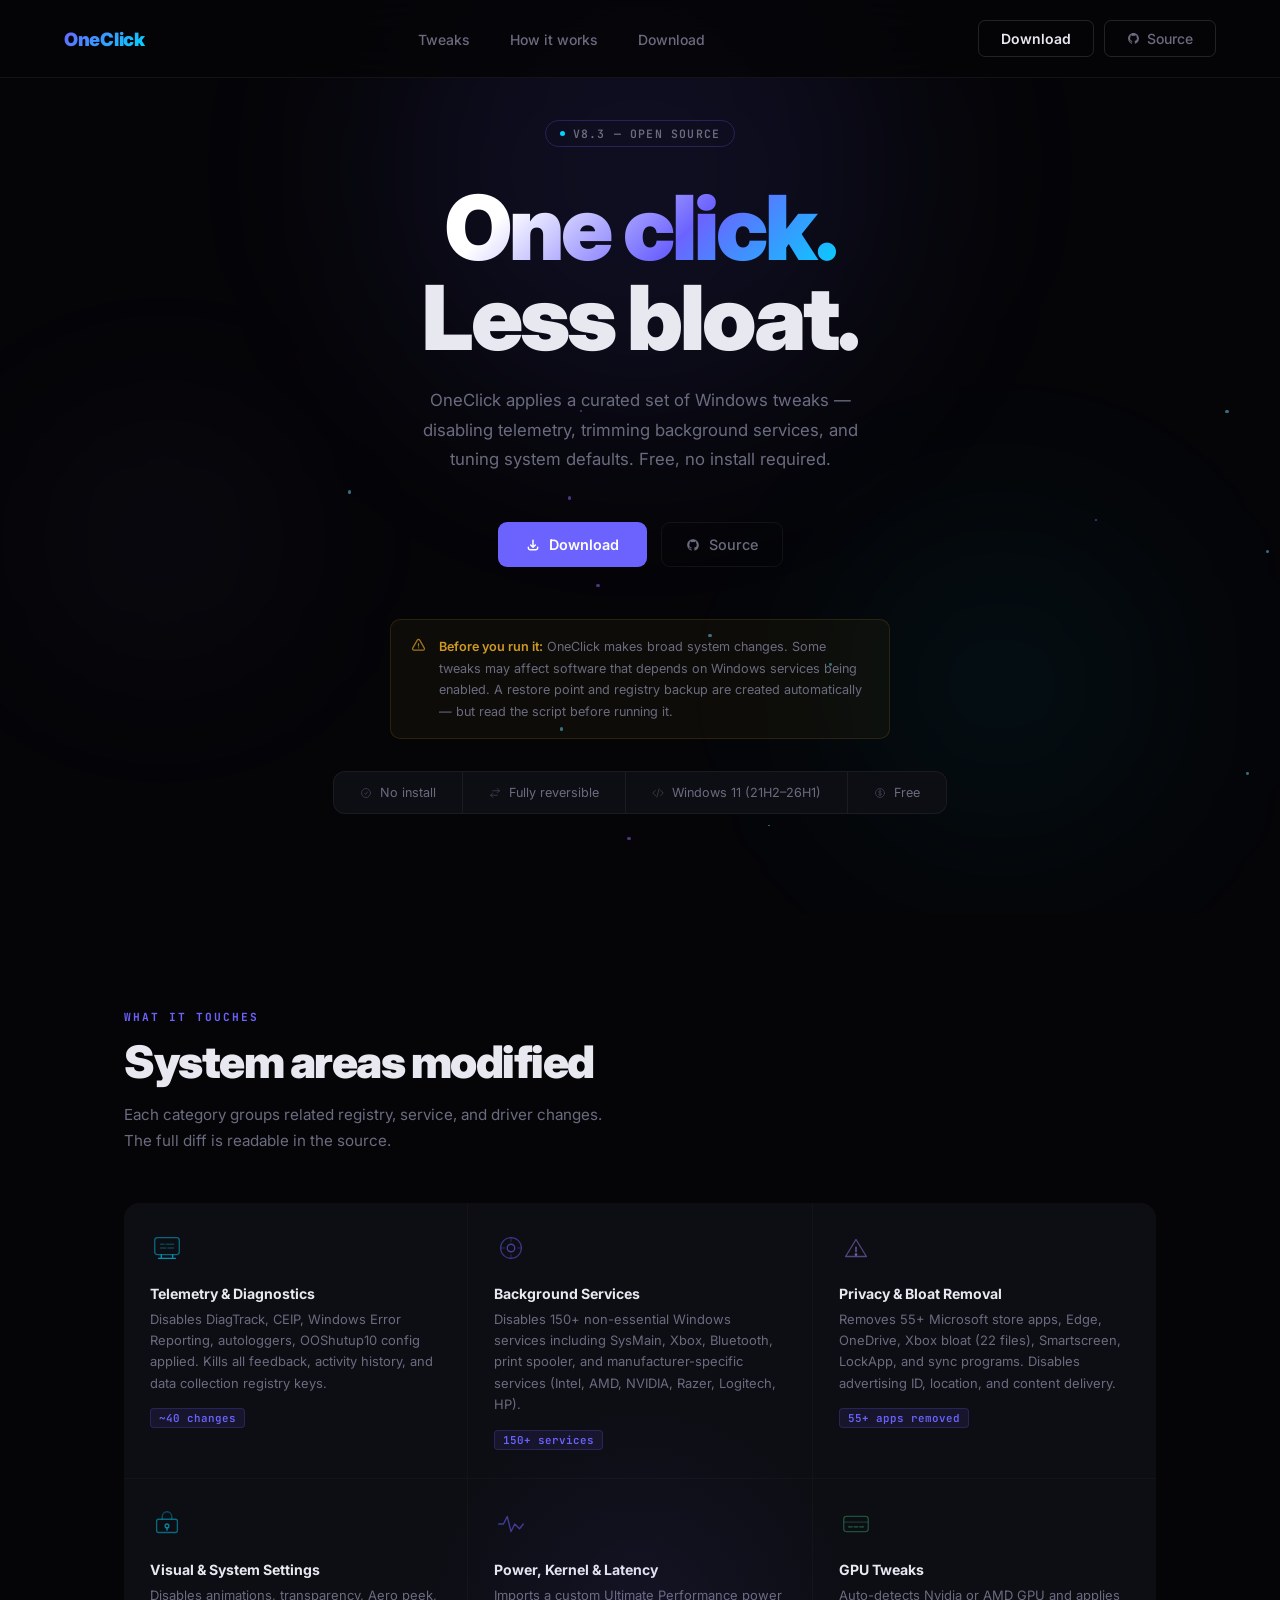
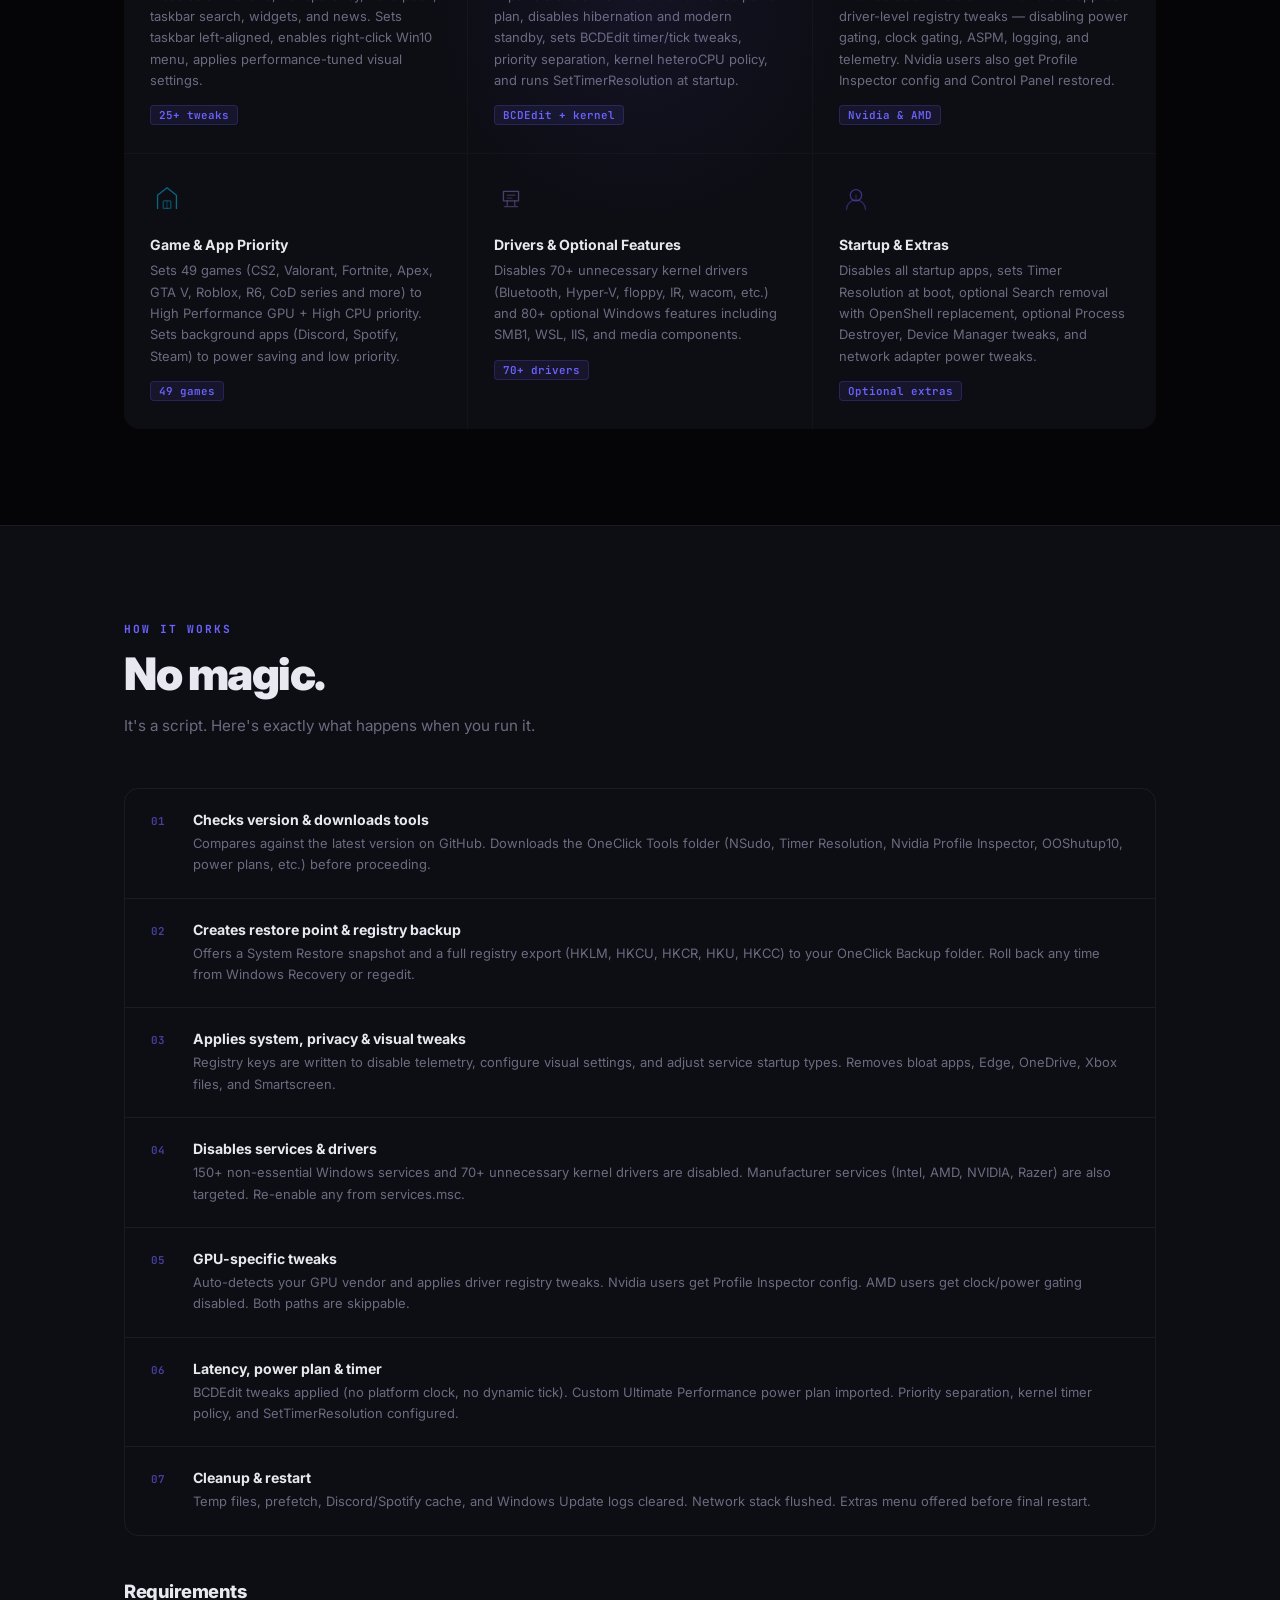
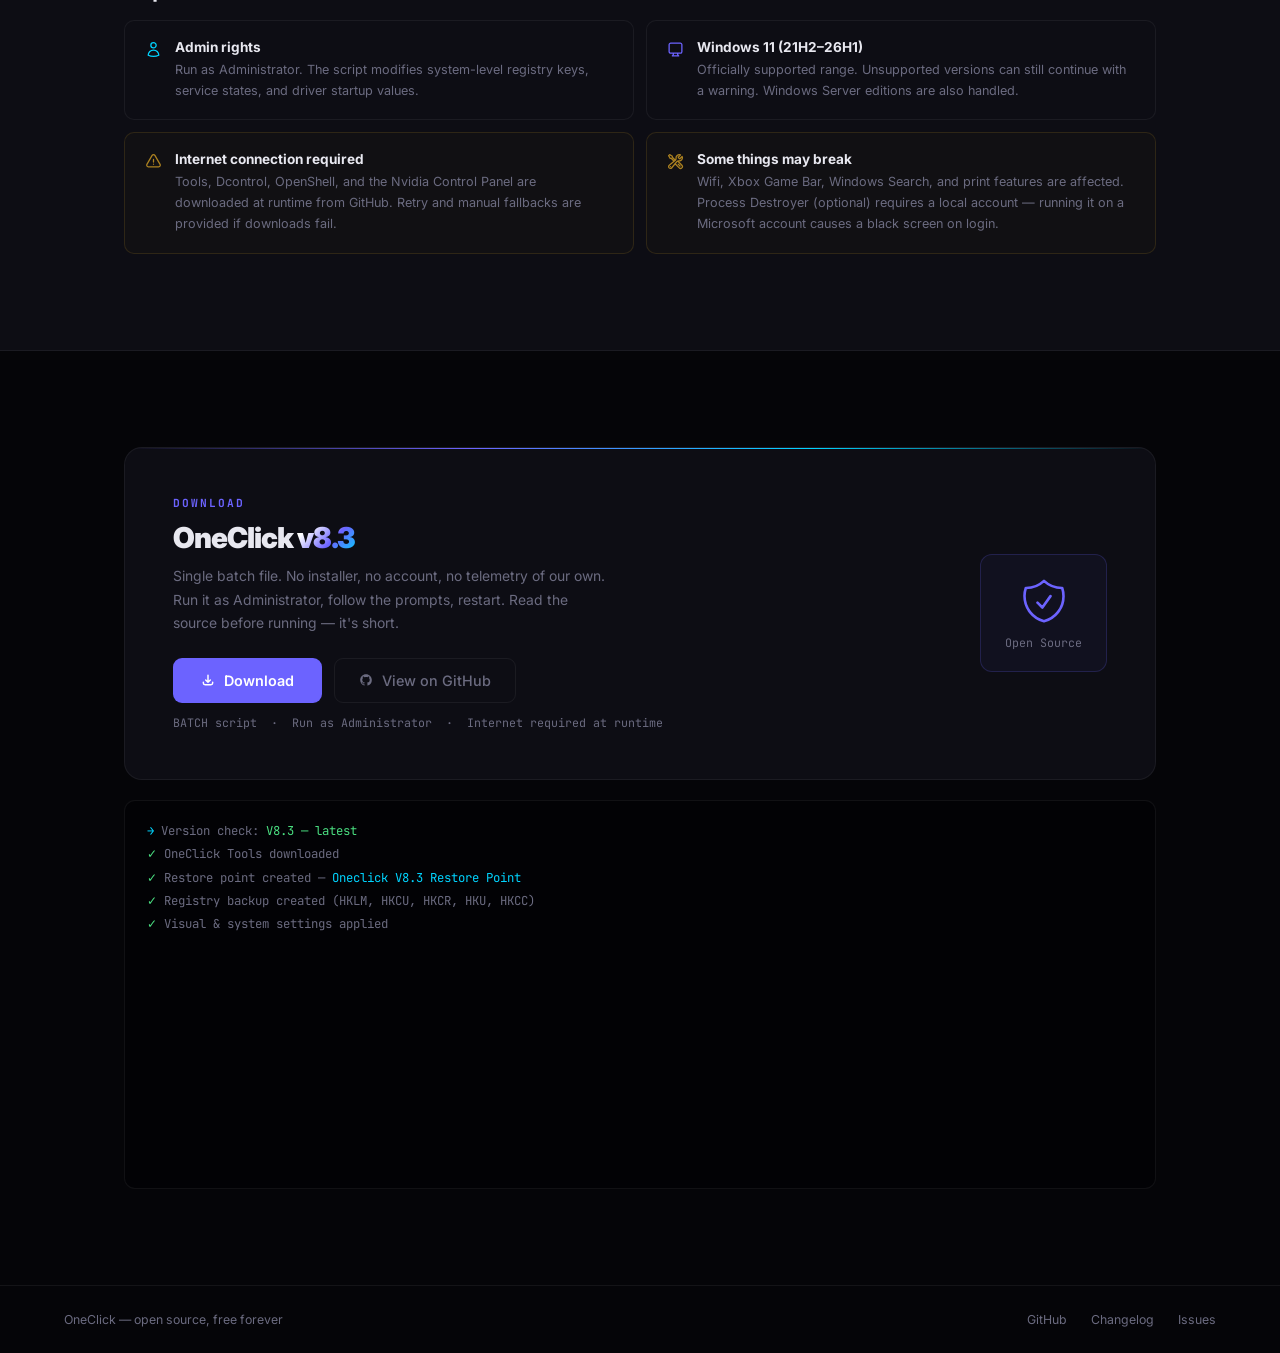
==== commit 8deb16e3: "EMBED" ====
--- a/index.html
+++ b/index.html
@@ -4,6 +4,21 @@
 <meta charset="UTF-8">
 <meta name="viewport" content="width=device-width, initial-scale=1.0">
 <title>OneClick</title>
+
+<!-- Open Graph / Discord embed -->
+<meta property="og:type" content="website">
+<meta property="og:url" content="">
+<meta property="og:title" content="OneClick — Less Bloat. More Performance.">
+<meta property="og:description" content="One-click Windows optimization. Disables telemetry, trims services, tunes system defaults. Free, no install required.">
+<meta property="og:image" content="embed1.png">
+<meta property="og:image:width" content="1200">
+<meta property="og:image:height" content="630">
+
+<!-- Twitter card (also used by some platforms) -->
+<meta name="twitter:card" content="summary_large_image">
+<meta name="twitter:title" content="OneClick — Less Bloat. More Performance.">
+<meta name="twitter:description" content="One-click Windows optimization. Disables telemetry, trims services, tunes system defaults. Free, no install required.">
+<meta name="twitter:image" content="embed1.png">
 <link rel="stylesheet" href="style.css">
 <link rel="preconnect" href="https://fonts.googleapis.com">
 <link href="https://fonts.googleapis.com/css2?family=Inter:wght@400;500;600;700;900&family=JetBrains+Mono:wght@400;600&display=swap" rel="stylesheet">
--- a/style.css
+++ b/style.css
@@ -14,8 +14,15 @@
   position:fixed;width:18px;height:18px;border-radius:50%;
   pointer-events:none;z-index:9999;
   transform:translate(-50%,-50%) scale(1);
-  transition:transform 0.2s cubic-bezier(0.34,1.56,0.64,1),opacity 0.15s;
+  transition:transform 0.2s cubic-bezier(0.34,1.56,0.64,1),
+             width 0.3s ease, height 0.3s ease,
+             opacity 3s ease;
   mix-blend-mode:screen;
+}
+#cursor.idle{
+  width:10px !important;
+  height:10px !important;
+  opacity:0 !important;
 }
 canvas#trail{position:fixed;inset:0;pointer-events:none;z-index:9998;}
 
@@ -138,13 +145,12 @@
 }
 .tweak-card:hover{background:var(--surface2)}
 
-/* glow layer that follows cursor */
+/* glow layer that follows cursor — always active, fades by proximity */
 .card-glow{
   position:absolute;inset:0;pointer-events:none;border-radius:0;
-  opacity:0;transition:opacity .3s;
-  background:radial-gradient(circle 160px at var(--mx,50%) var(--my,50%), rgba(108,99,255,.18), transparent 70%);
-}
-.tweak-card:hover .card-glow{opacity:1}
+  opacity:1;
+  background:radial-gradient(circle 200px at var(--mx,-9999px) var(--my,-9999px), rgba(108,99,255,.22), transparent 70%);
+}
 
 /* rotating gradient border beam */
 .tweak-card::before{
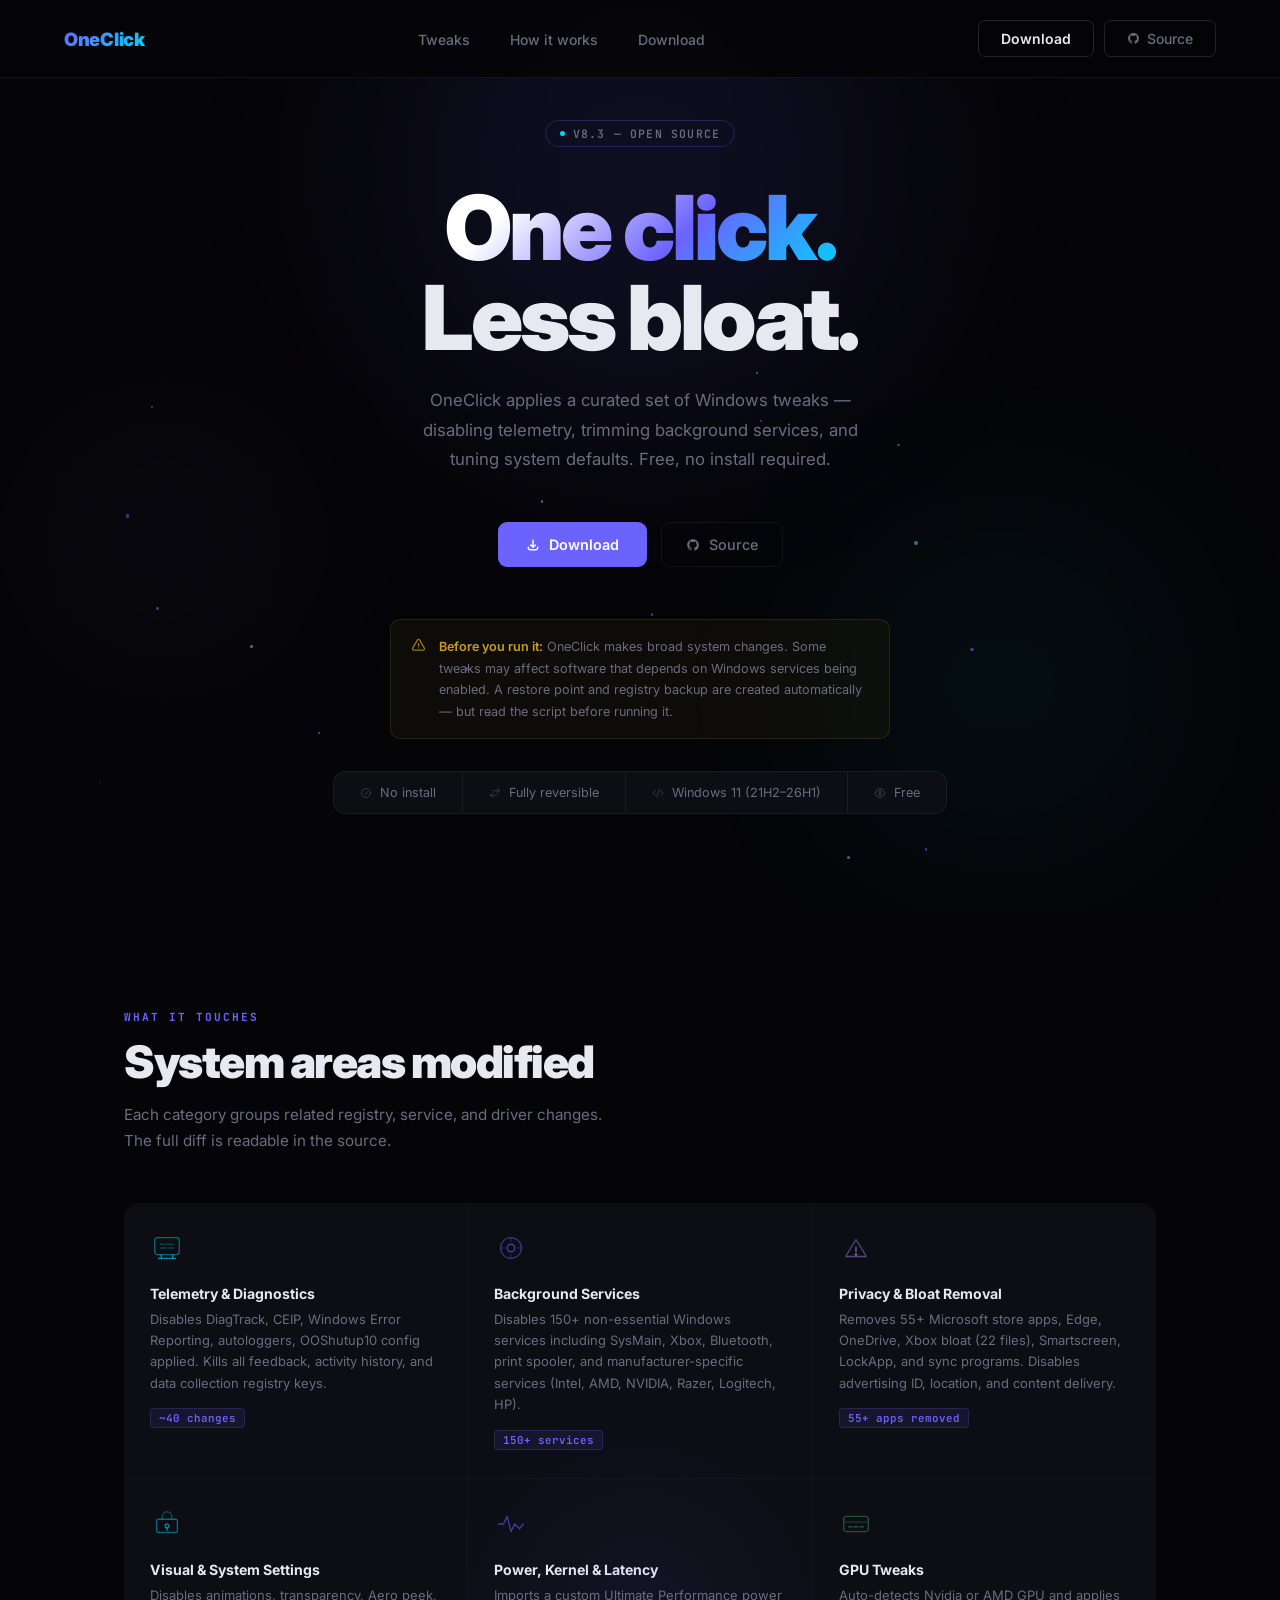
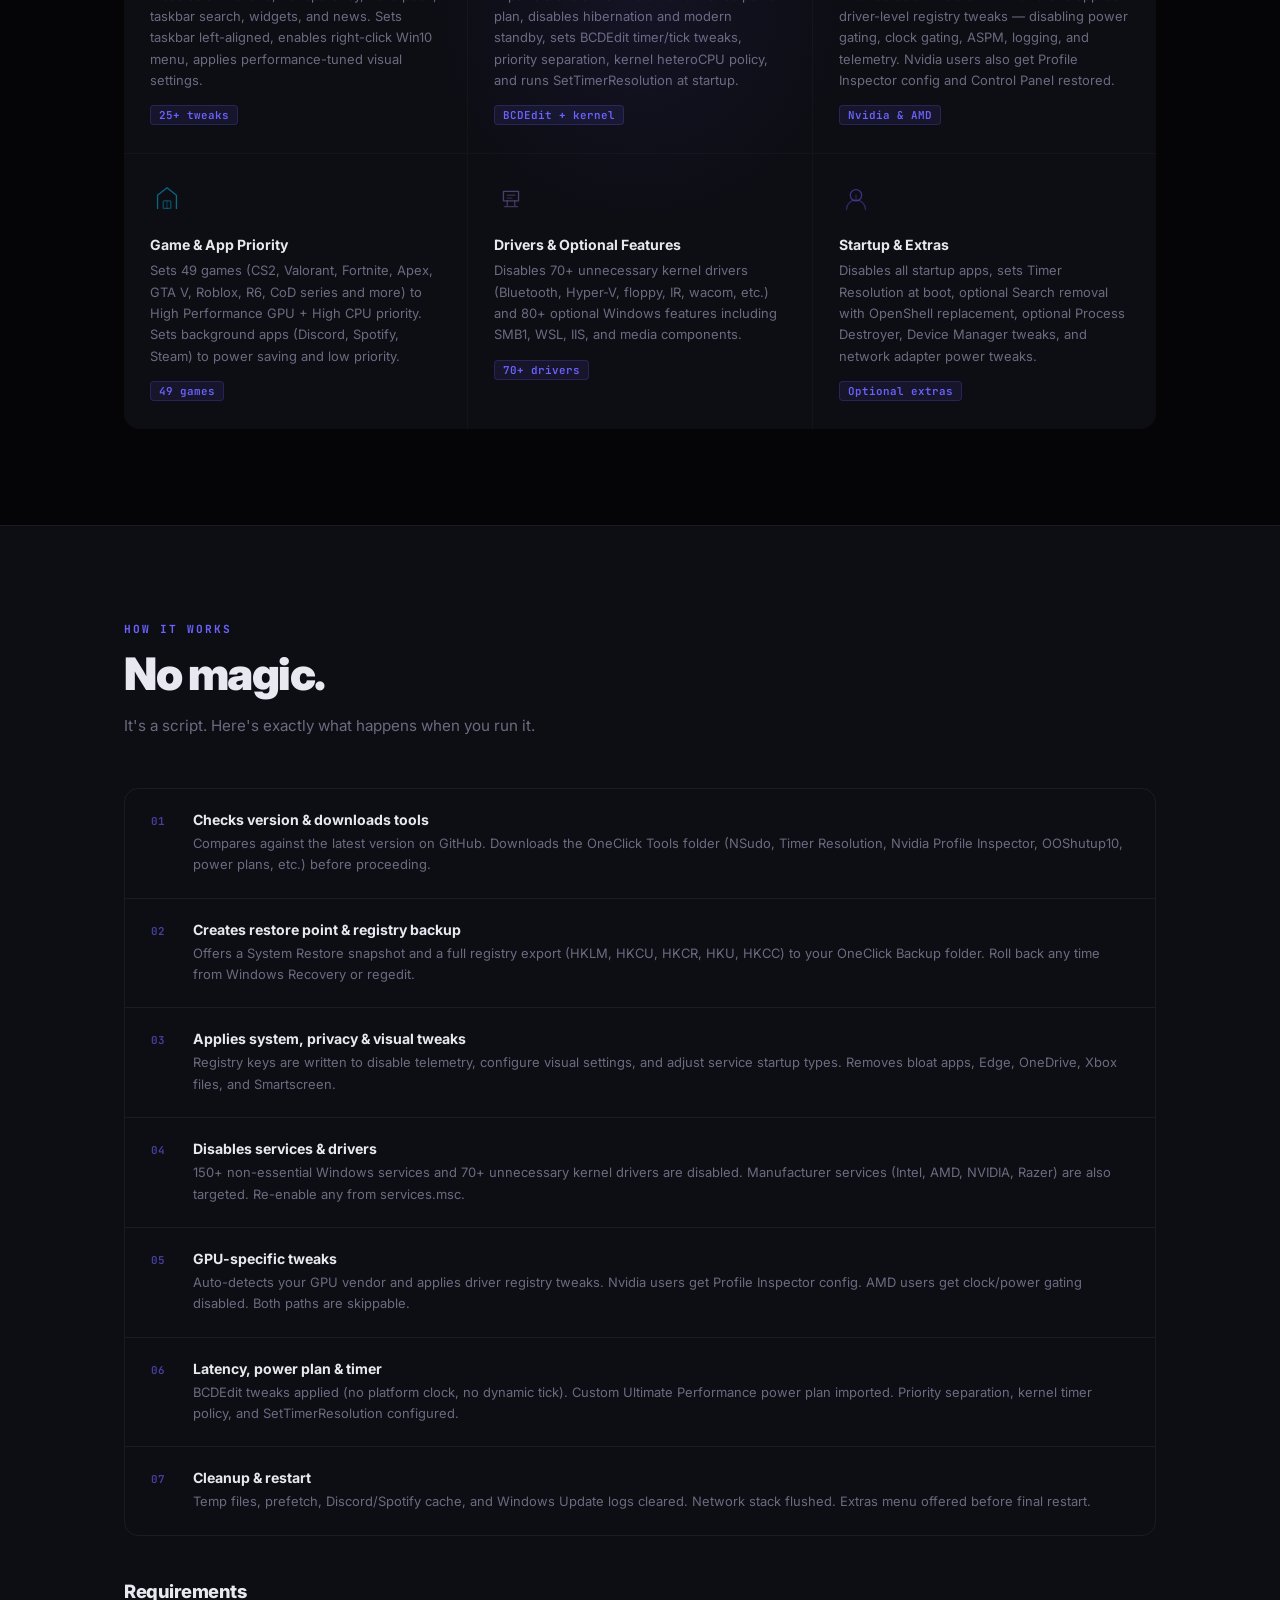
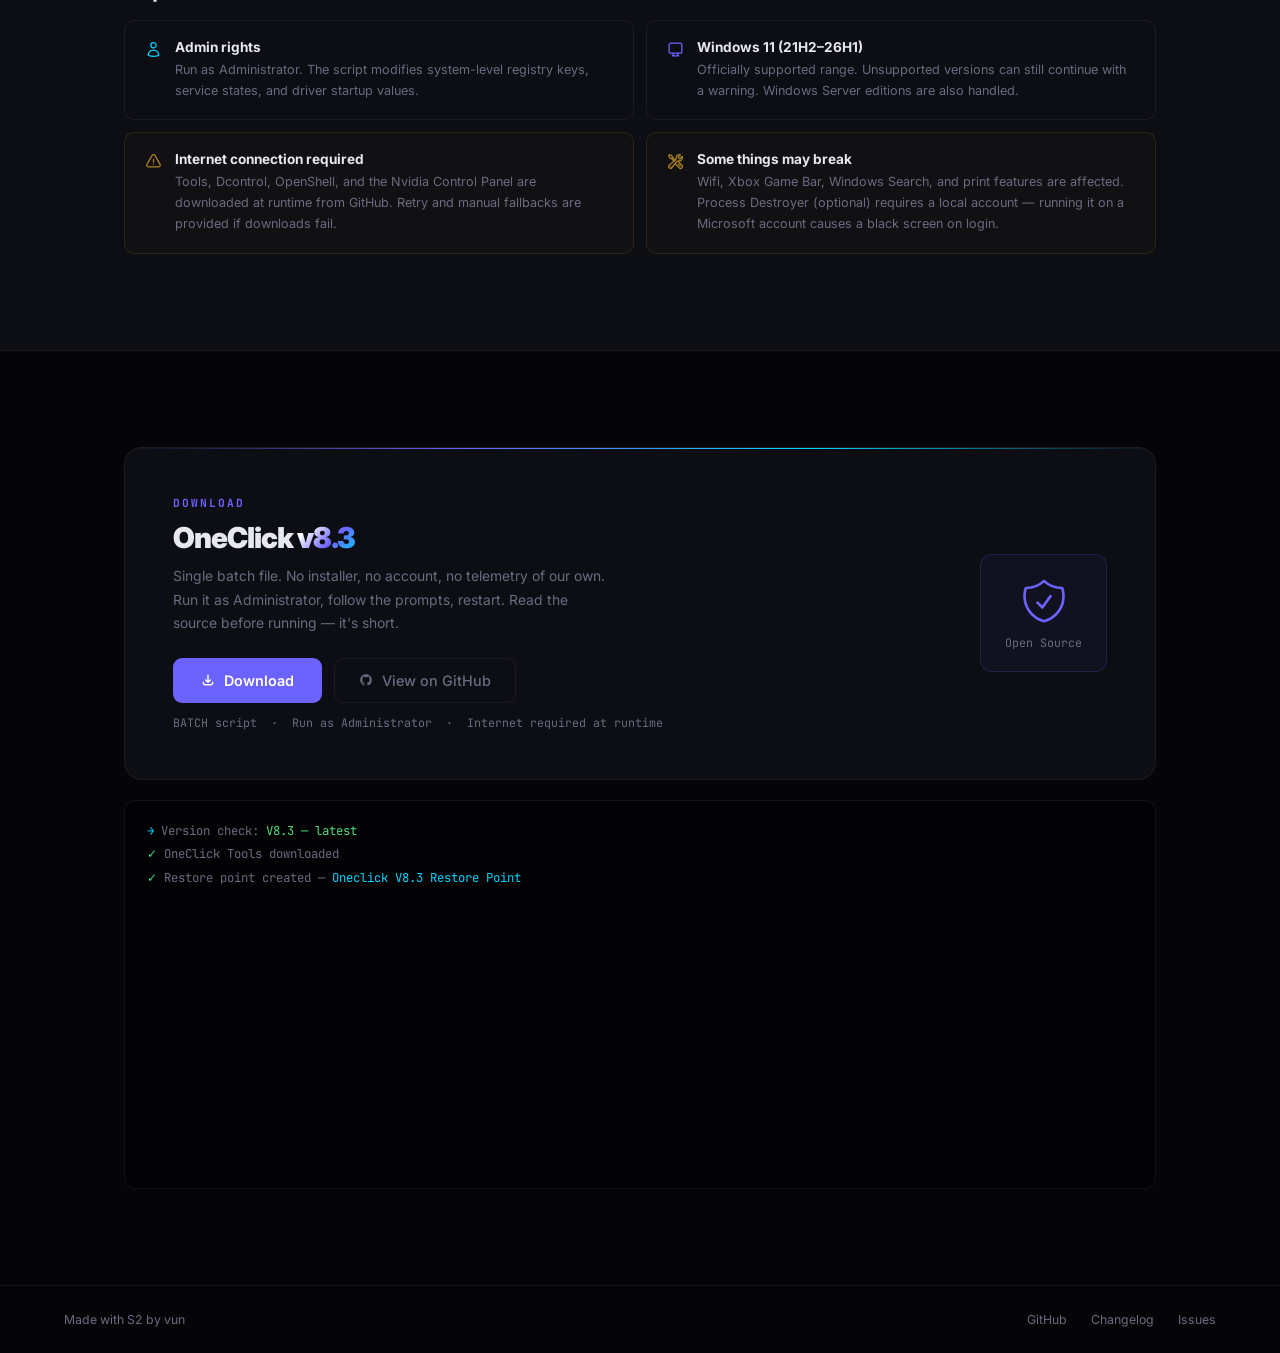
==== commit c7100846: "fixed jpg" ====
--- a/index.html
+++ b/index.html
@@ -10,7 +10,7 @@
 <meta property="og:url" content="">
 <meta property="og:title" content="OneClick — Less Bloat. More Performance.">
 <meta property="og:description" content="One-click Windows optimization. Disables telemetry, trims services, tunes system defaults. Free, no install required.">
-<meta property="og:image" content="embed1.png">
+<meta property="og:image" content="embed1.jpg">
 <meta property="og:image:width" content="1200">
 <meta property="og:image:height" content="630">
 
@@ -18,7 +18,7 @@
 <meta name="twitter:card" content="summary_large_image">
 <meta name="twitter:title" content="OneClick — Less Bloat. More Performance.">
 <meta name="twitter:description" content="One-click Windows optimization. Disables telemetry, trims services, tunes system defaults. Free, no install required.">
-<meta name="twitter:image" content="embed1.png">
+<meta name="twitter:image" content="embed1.jpg">
 <link rel="stylesheet" href="style.css">
 <link rel="preconnect" href="https://fonts.googleapis.com">
 <link href="https://fonts.googleapis.com/css2?family=Inter:wght@400;500;600;700;900&family=JetBrains+Mono:wght@400;600&display=swap" rel="stylesheet">
@@ -230,10 +230,10 @@
 </div>
 
 <footer>
-  <div>OneClick — open source, free forever</div>
+  <div>Made with S2 by vun </div>
   <div style="display:flex;gap:24px"><a href="https://github.com/QuakedK/Oneclick" target="_blank">GitHub</a><a href="#">Changelog</a><a href="#">Issues</a></div>
 </footer>
 
 <script src="main.js"></script>
 </body>
-</html>+</html>
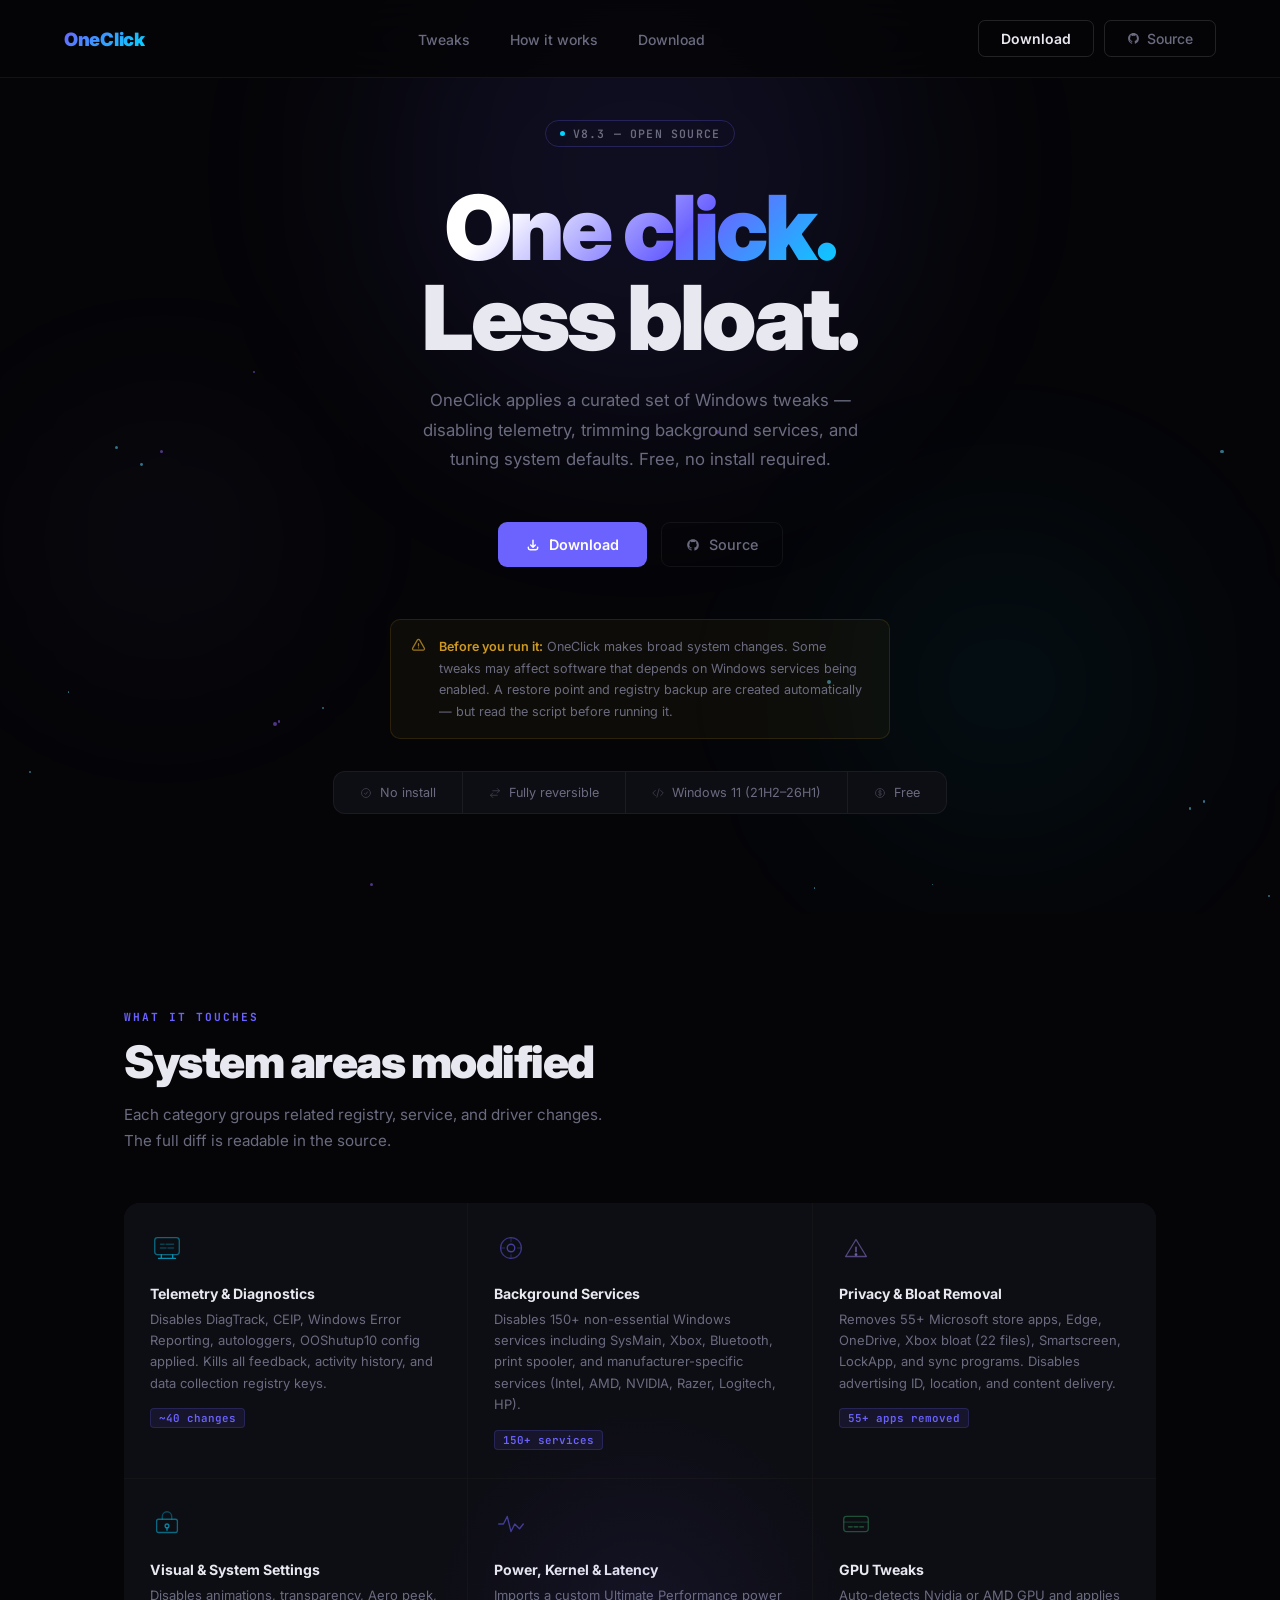
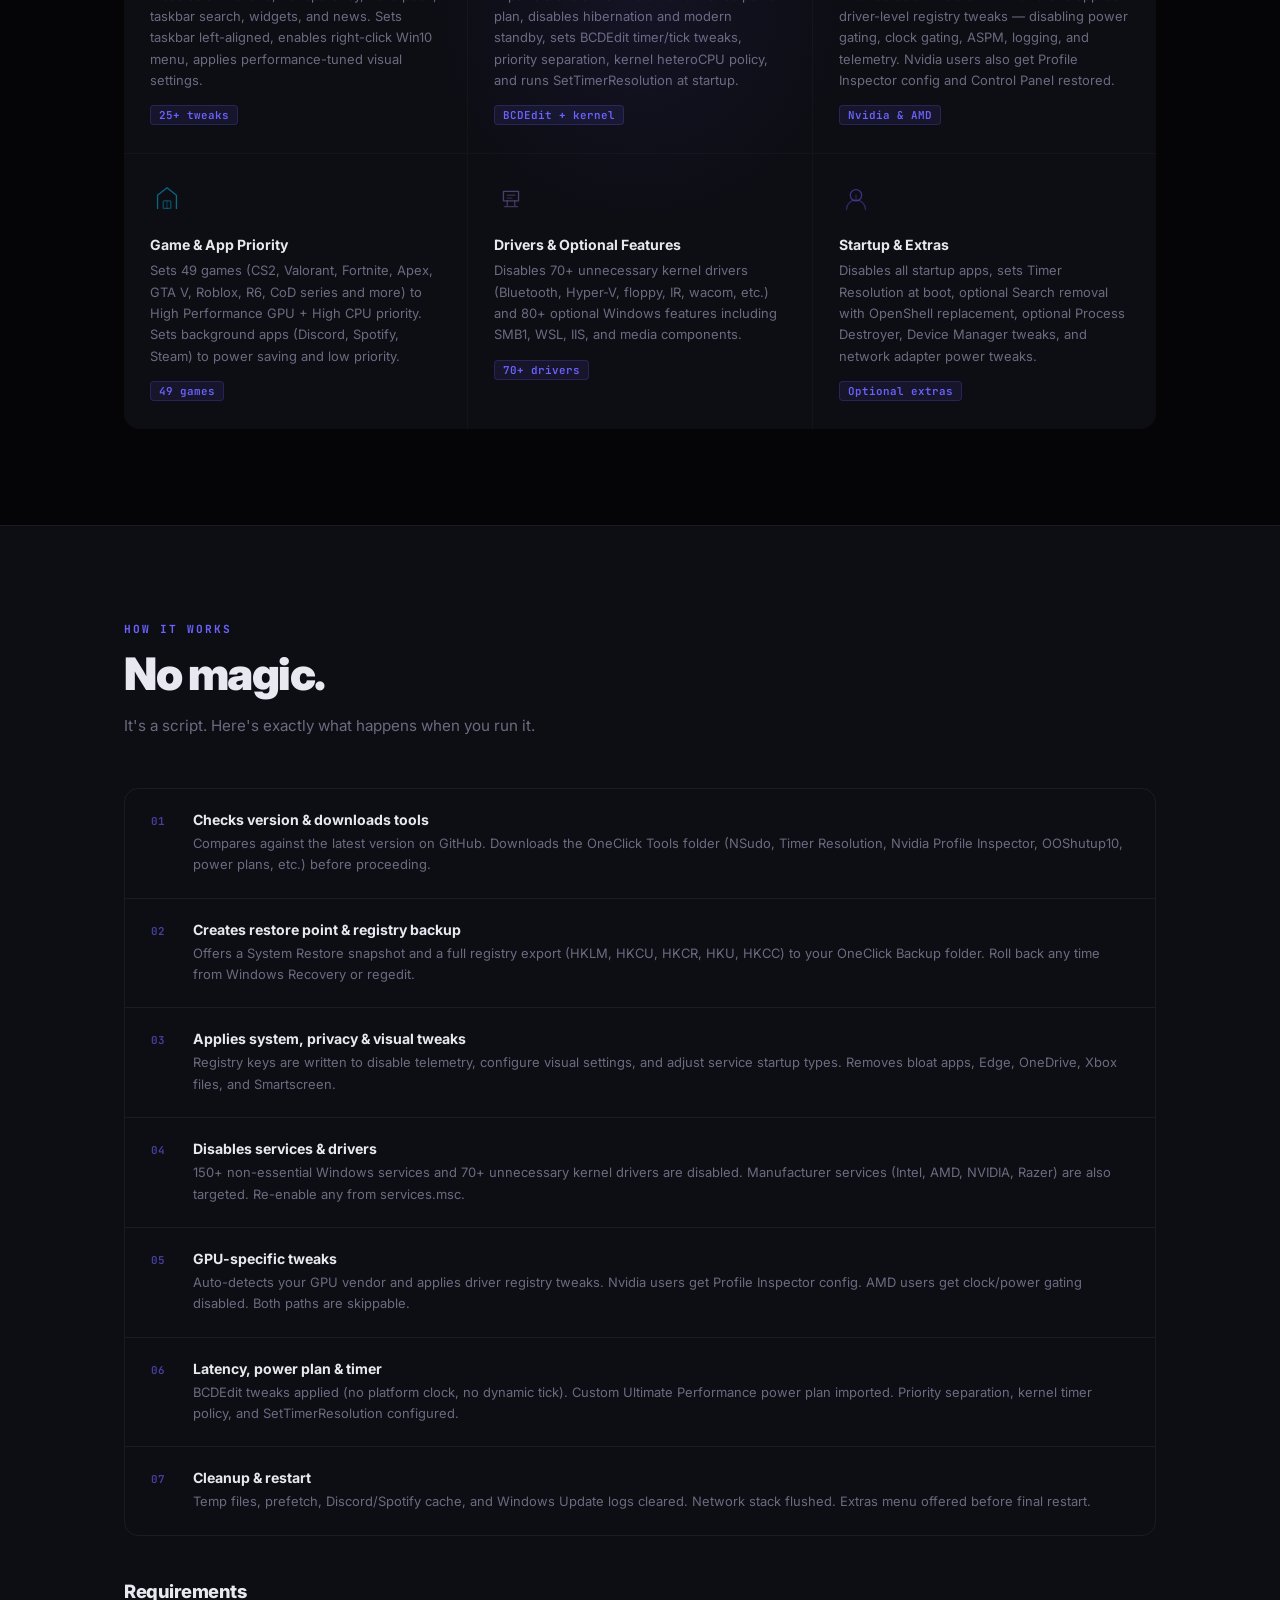
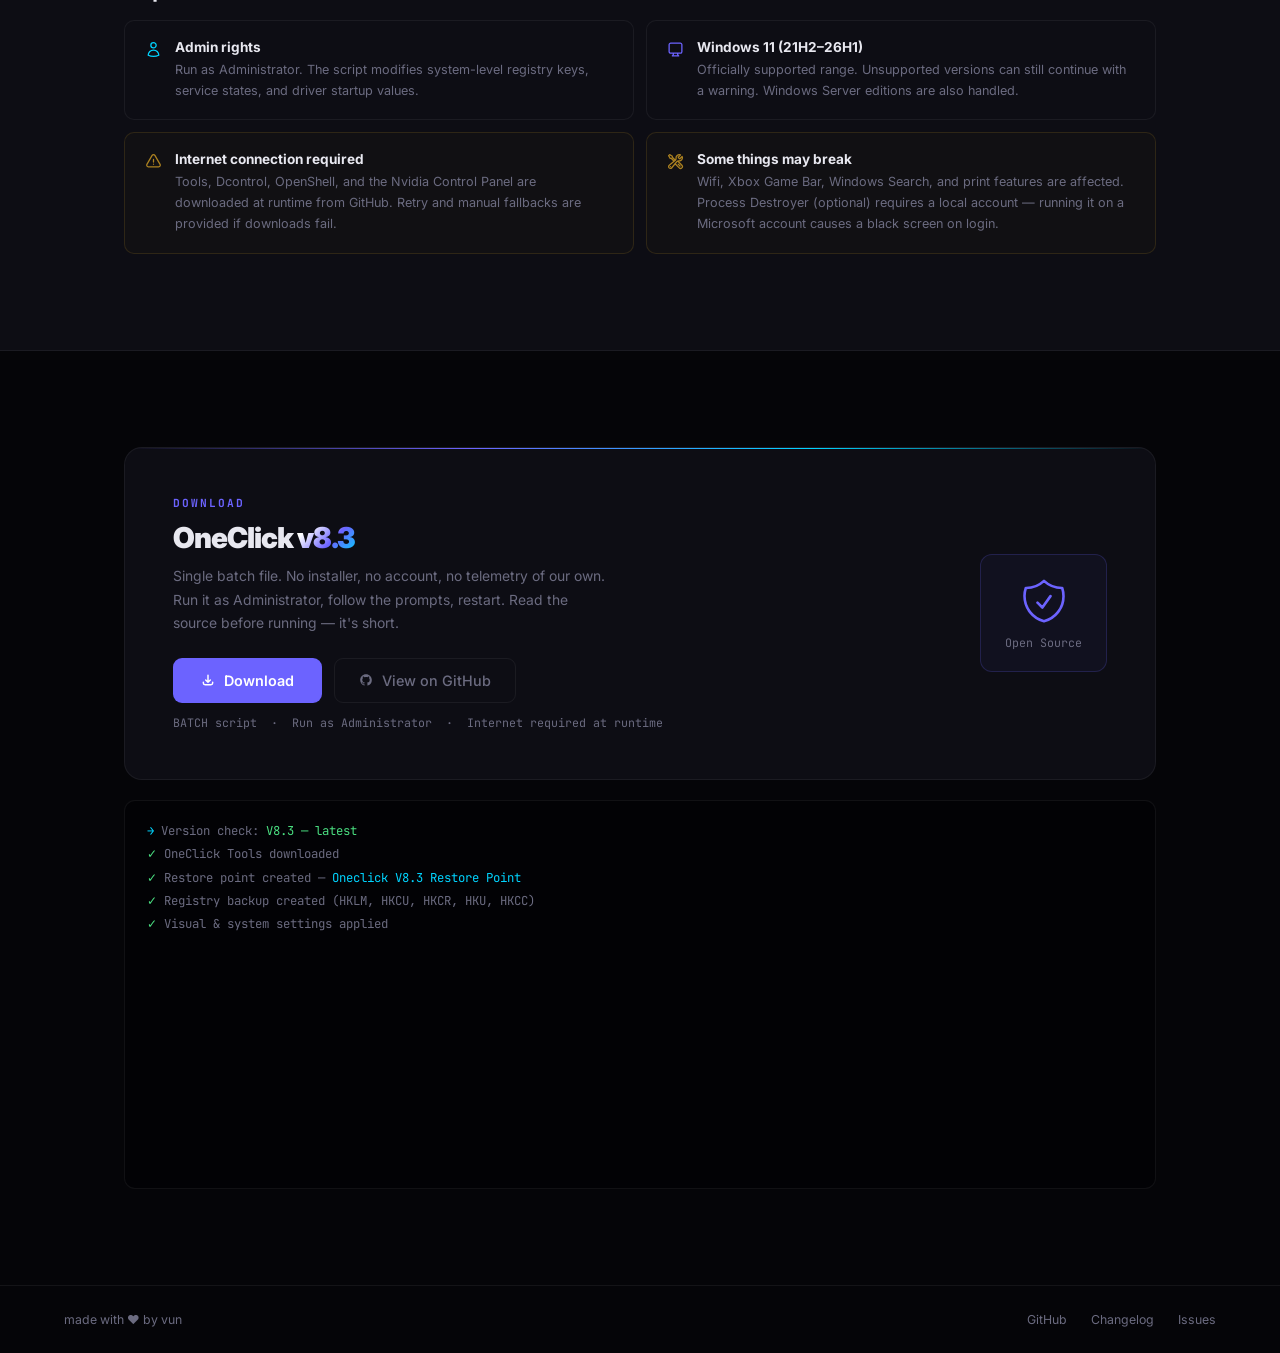
==== commit 656654c8: "embed fix maybe" ====
--- a/index.html
+++ b/index.html
@@ -10,7 +10,7 @@
 <meta property="og:url" content="">
 <meta property="og:title" content="OneClick — Less Bloat. More Performance.">
 <meta property="og:description" content="One-click Windows optimization. Disables telemetry, trims services, tunes system defaults. Free, no install required.">
-<meta property="og:image" content="embed1.jpg">
+<meta property="og:image" content="https://i.imgur.com/nM8xGSD.jpeg">
 <meta property="og:image:width" content="1200">
 <meta property="og:image:height" content="630">
 
@@ -18,7 +18,7 @@
 <meta name="twitter:card" content="summary_large_image">
 <meta name="twitter:title" content="OneClick — Less Bloat. More Performance.">
 <meta name="twitter:description" content="One-click Windows optimization. Disables telemetry, trims services, tunes system defaults. Free, no install required.">
-<meta name="twitter:image" content="embed1.jpg">
+<meta name="twitter:image" content="https://i.imgur.com/nM8xGSD.jpeg">
 <link rel="stylesheet" href="style.css">
 <link rel="preconnect" href="https://fonts.googleapis.com">
 <link href="https://fonts.googleapis.com/css2?family=Inter:wght@400;500;600;700;900&family=JetBrains+Mono:wght@400;600&display=swap" rel="stylesheet">
@@ -230,7 +230,7 @@
 </div>
 
 <footer>
-  <div>Made with S2 by vun </div>
+  <div>made with &hearts; by vun</div>
   <div style="display:flex;gap:24px"><a href="https://github.com/QuakedK/Oneclick" target="_blank">GitHub</a><a href="#">Changelog</a><a href="#">Issues</a></div>
 </footer>
 
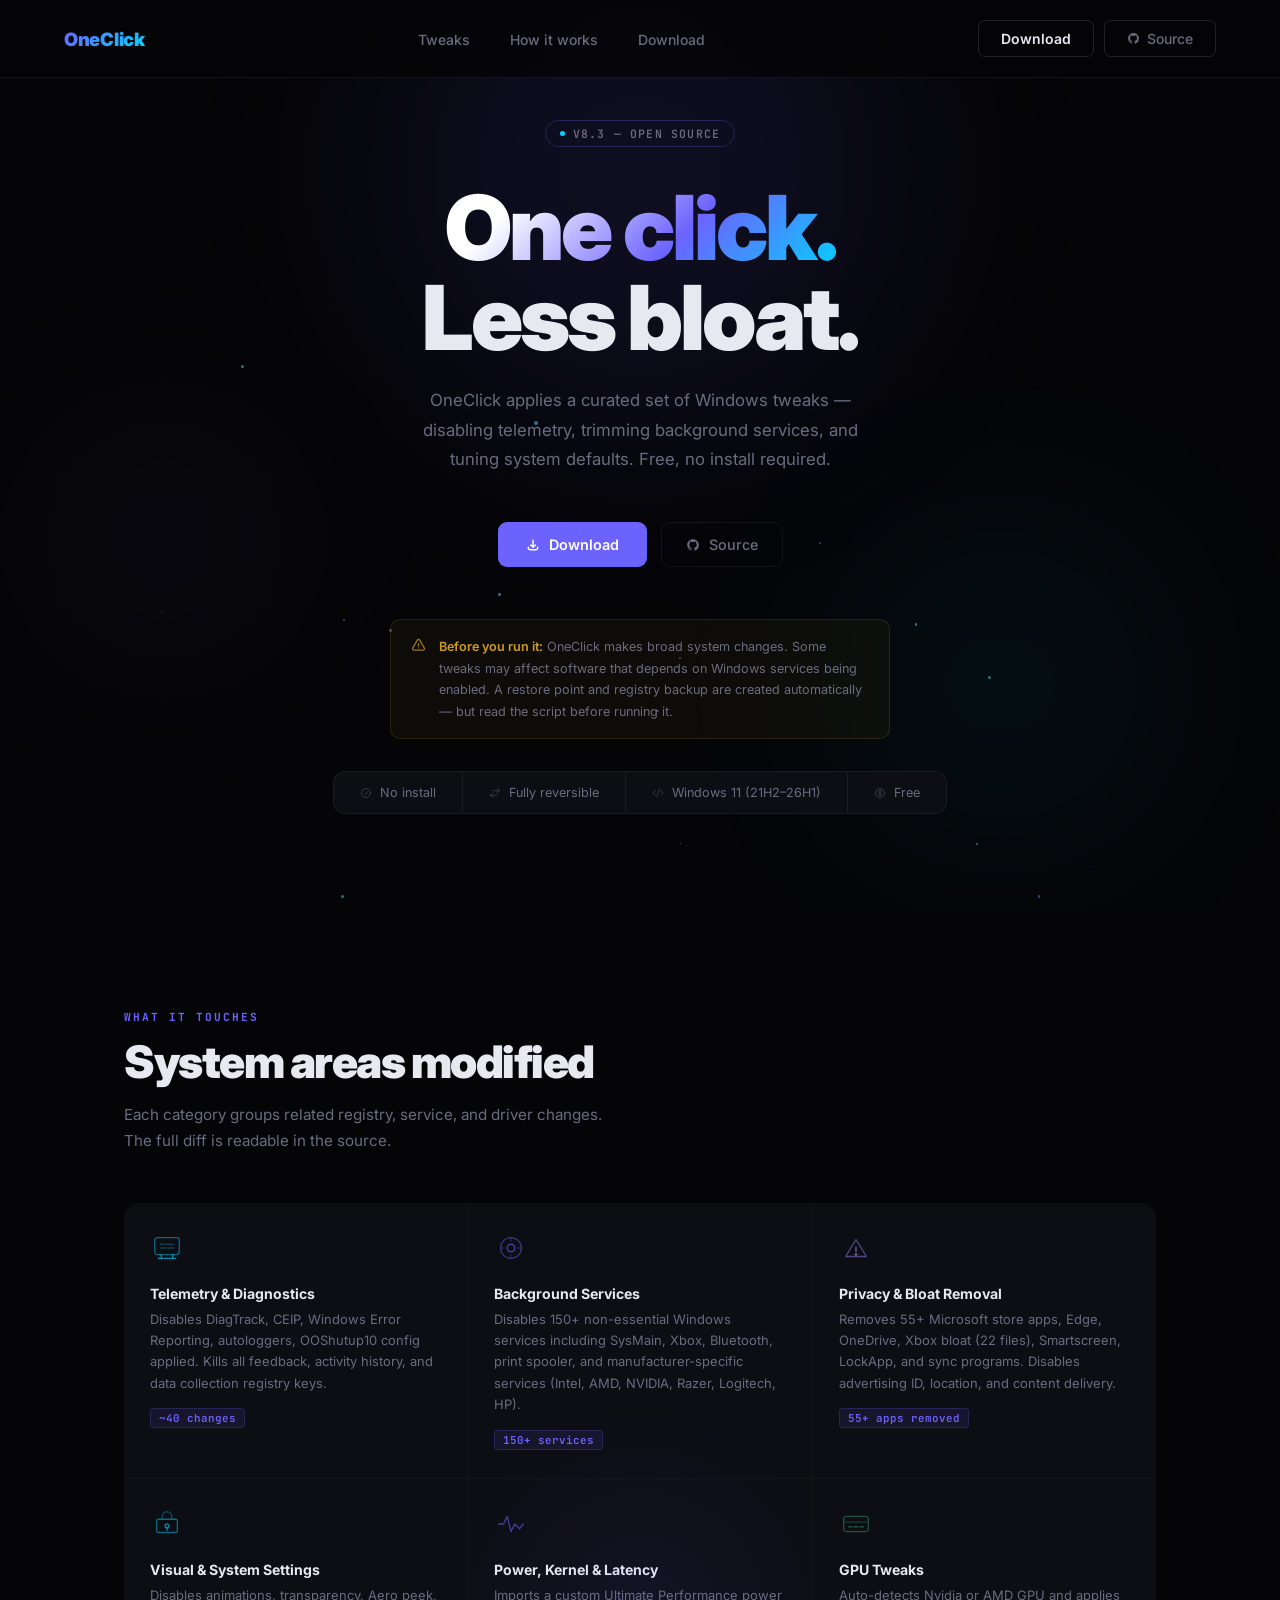
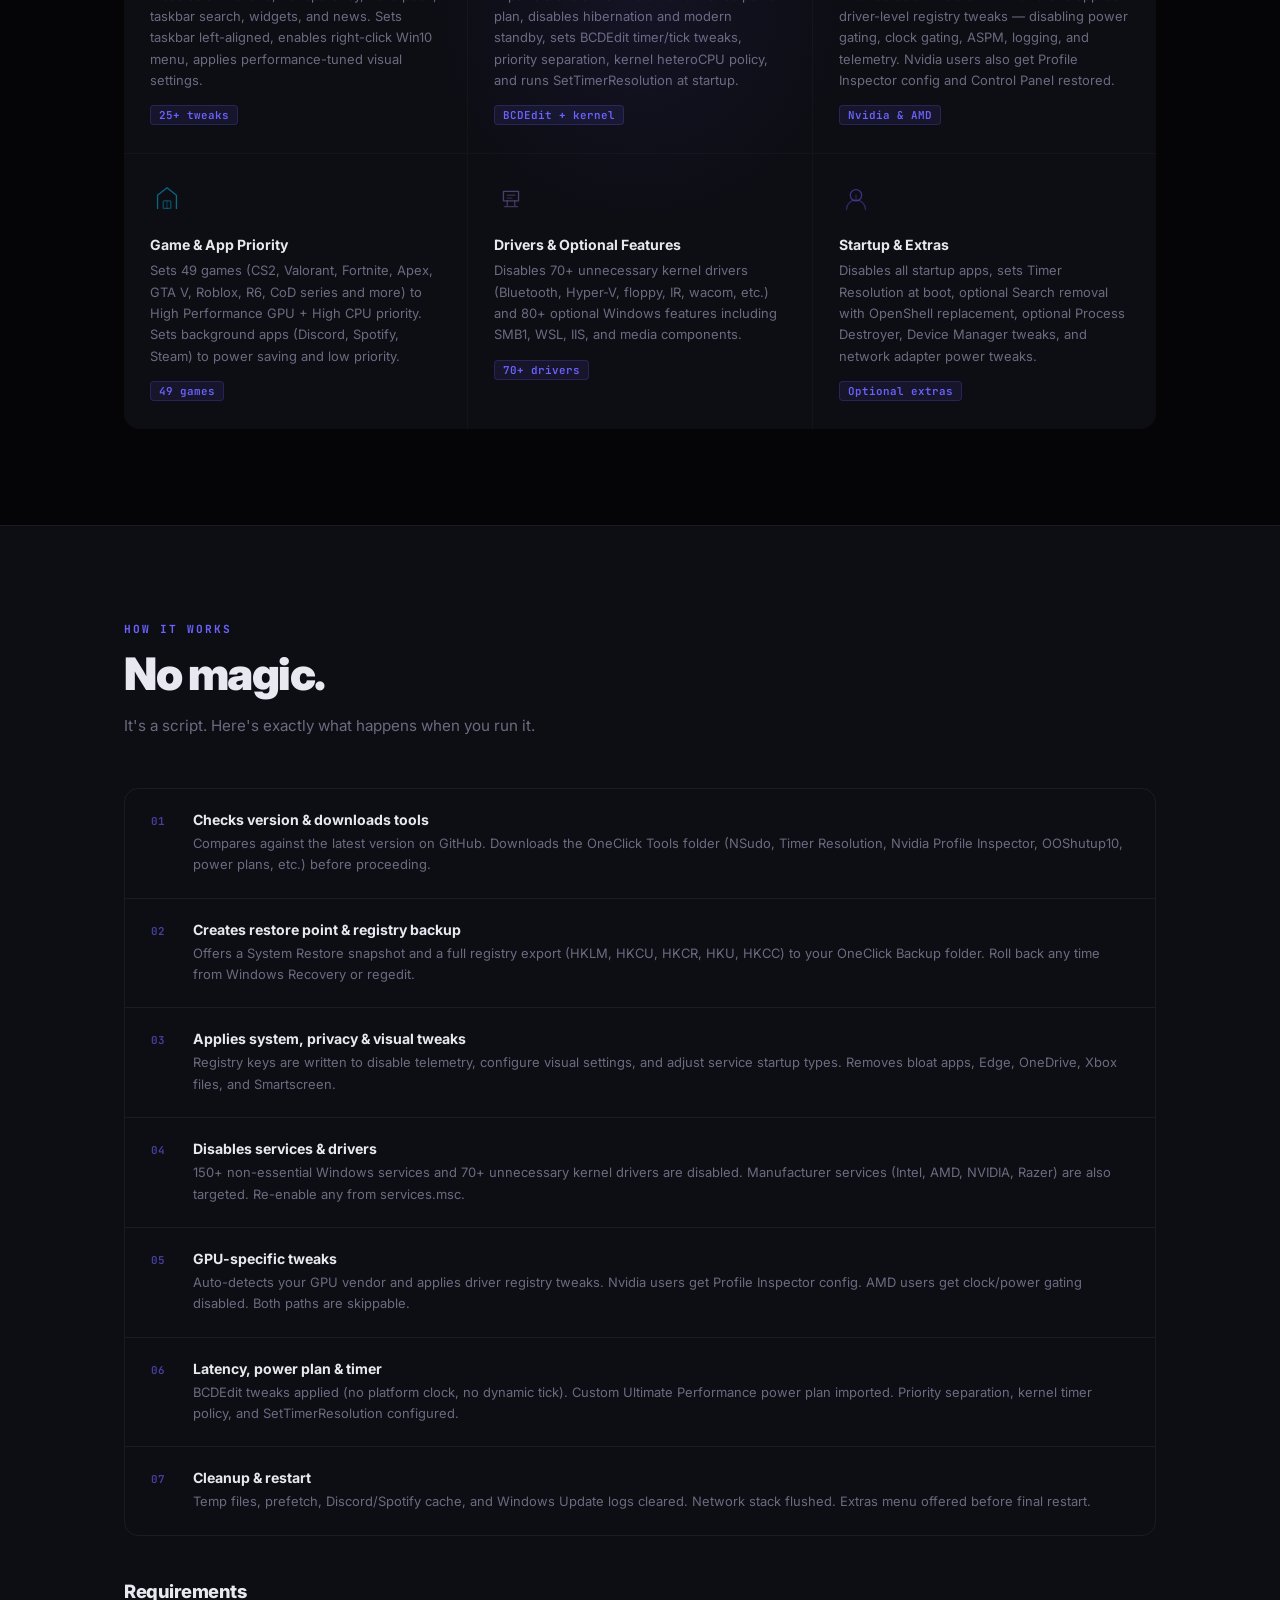
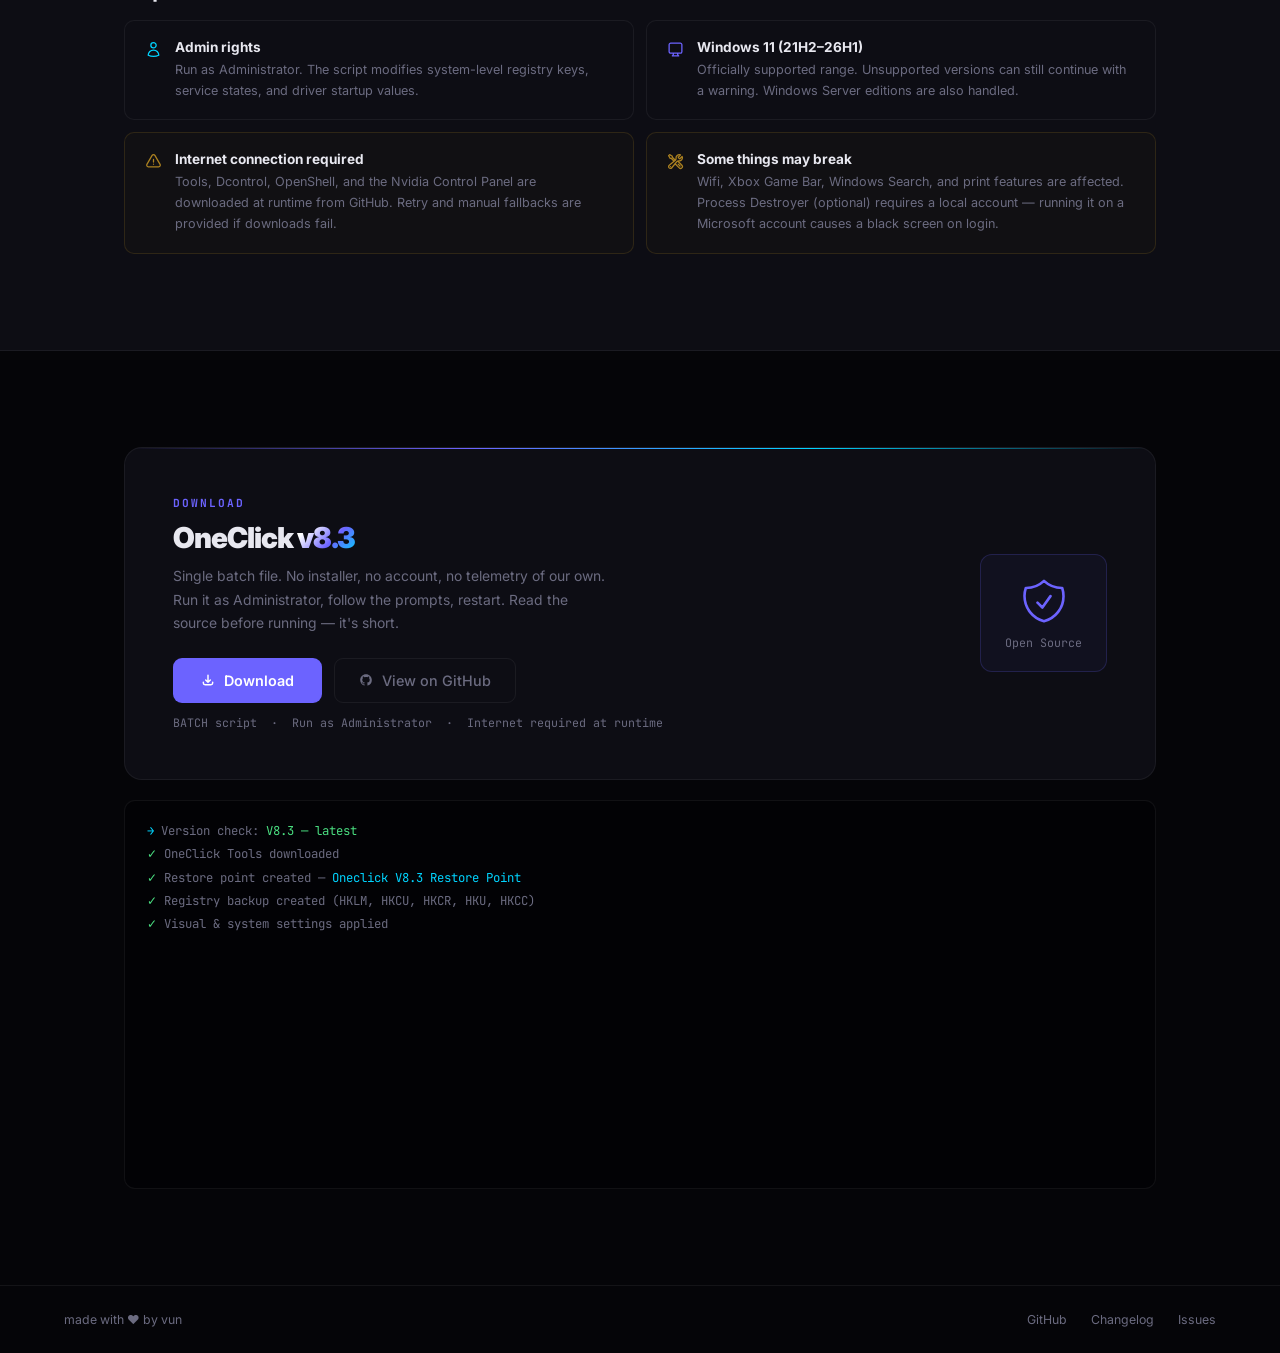
==== commit 3c9d4990: "Update index.html" ====
--- a/index.html
+++ b/index.html
@@ -8,8 +8,6 @@
 <!-- Open Graph / Discord embed -->
 <meta property="og:type" content="website">
 <meta property="og:url" content="">
-<meta property="og:title" content="OneClick — Less Bloat. More Performance.">
-<meta property="og:description" content="One-click Windows optimization. Disables telemetry, trims services, tunes system defaults. Free, no install required.">
 <meta property="og:image" content="https://i.imgur.com/nM8xGSD.jpeg">
 <meta property="og:image:width" content="1200">
 <meta property="og:image:height" content="630">
@@ -237,3 +235,4 @@
 <script src="main.js"></script>
 </body>
 </html>
+
